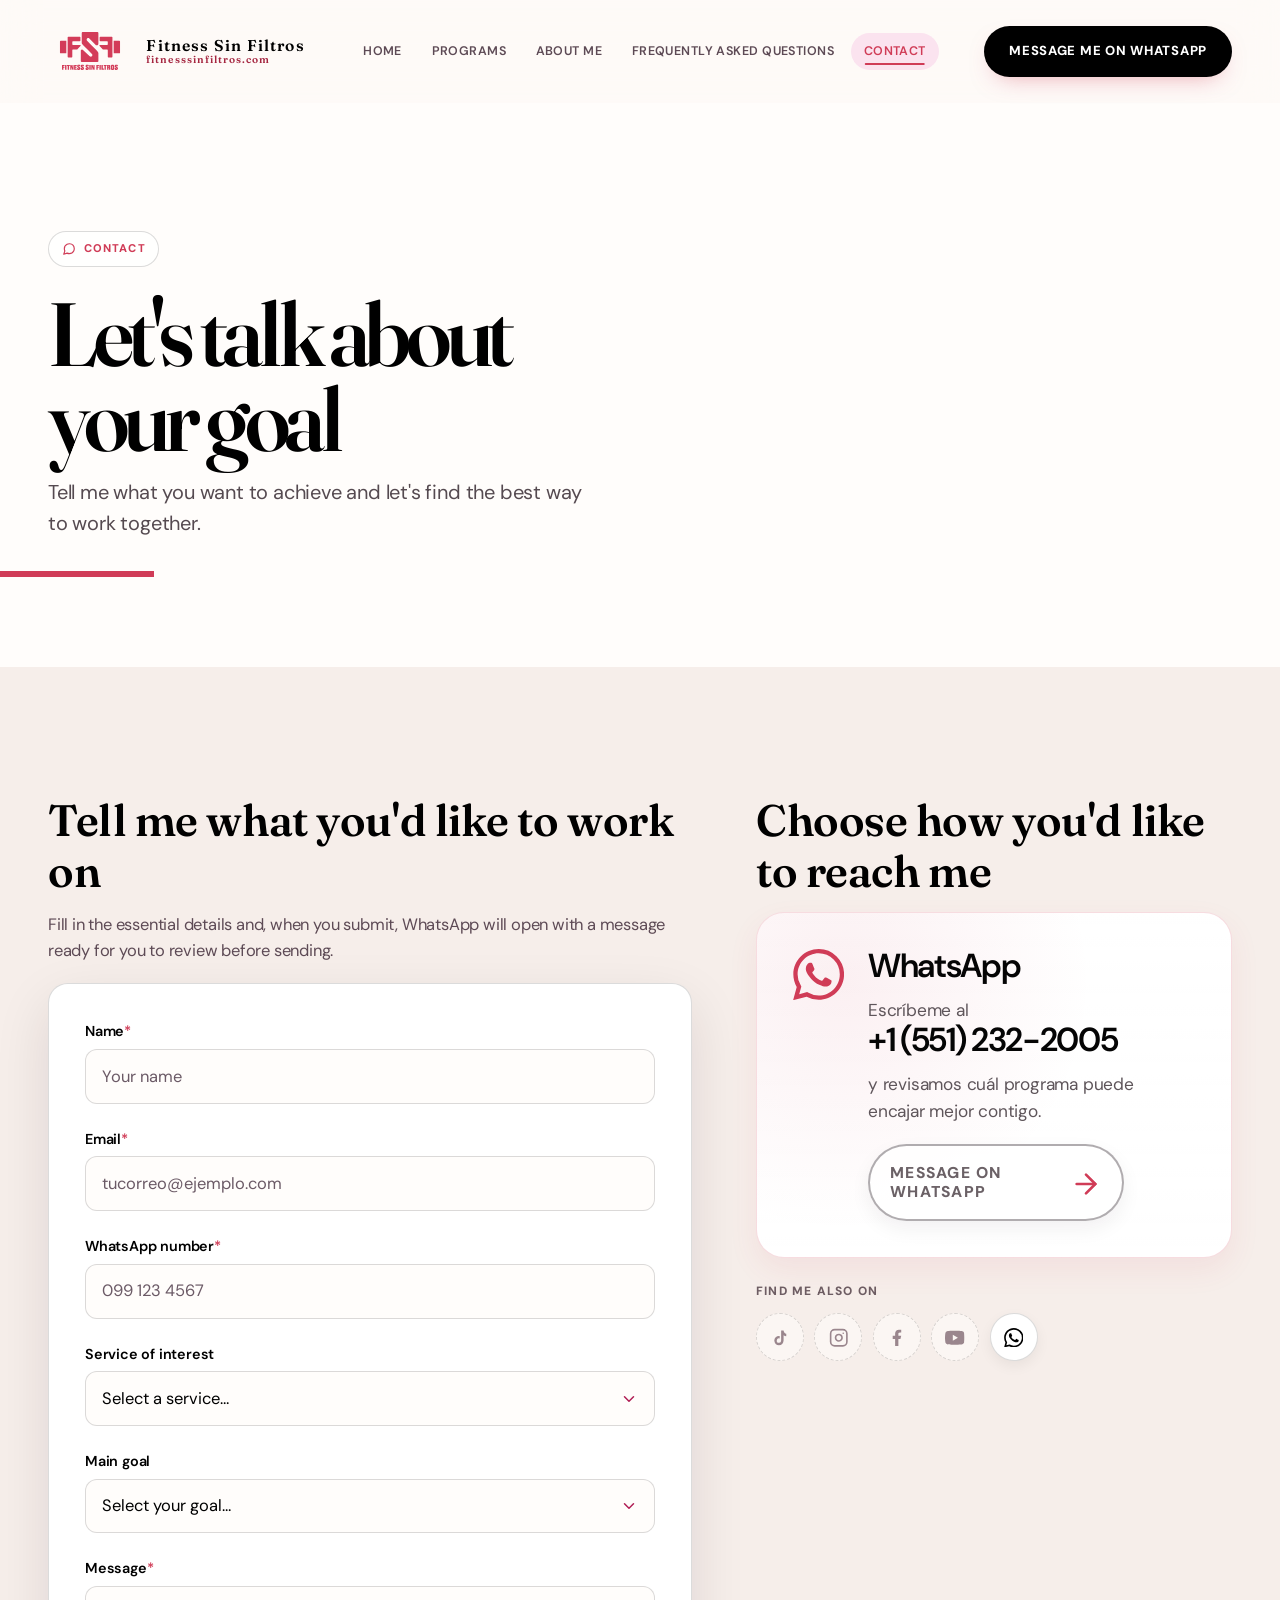
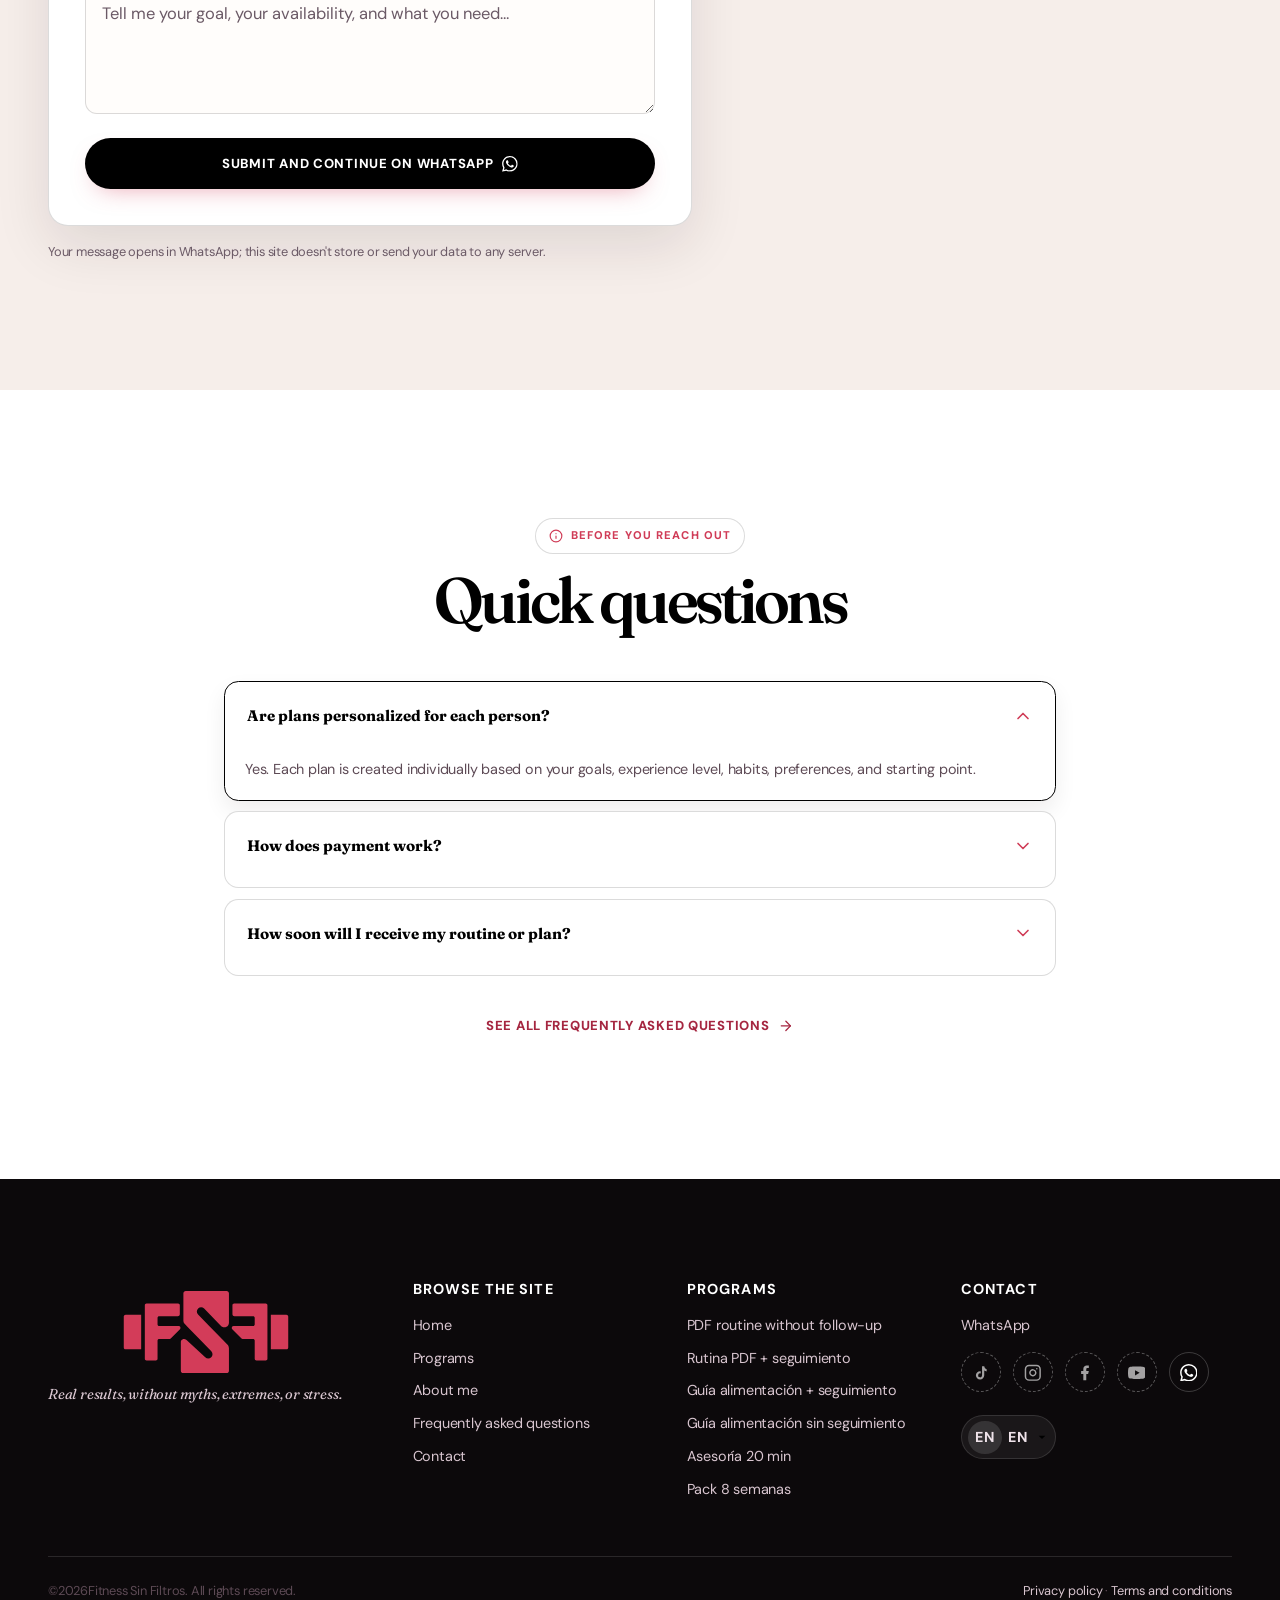
==== pages/contacto.html @ 8bad4f93 "LFG" ====
﻿<!DOCTYPE html>
<html lang="es">
  <head>
    <meta charset="UTF-8" />
    <meta name="viewport" content="width=device-width, initial-scale=1.0" />
    <script>document.documentElement.classList.add("js");</script>
    <script>
      /* i18n: aplica el idioma guardado antes del primer pintado (evita parpadeo). */
      (function () {
        try {
          if (localStorage.getItem("fsf-language") === "en") {
            document.documentElement.lang = "en";
          }
        } catch (e) {}
      })();
    </script>

    <title>Contacto | Fitness Sin Filtros</title>
    <meta
      name="description"
      content="Cuéntanos tu objetivo y recibe orientación por WhatsApp para elegir el servicio que se adapte a ti. Sin formularios largos ni esperas."
    />
    <meta name="theme-color" content="#D23C58" />
    <!-- REVISAR ANTES DE PUBLICAR: confirmar URLs finales según hosting y estructura. -->
    <link rel="canonical" href="https://fitnesssinfiltros.com/contacto.html" />
    <meta name="author" content="Fitness Sin Filtros" />

    <!-- Open Graph -->
    <meta property="og:type" content="website" />
    <meta property="og:site_name" content="Fitness Sin Filtros" />
    <meta property="og:title" content="Contacto | Fitness Sin Filtros" />
    <meta
      property="og:description"
      content="Cuéntanos tu objetivo y recibe orientación por WhatsApp para elegir el servicio que se adapte a ti. Sin formularios largos ni esperas."
    />
    <meta property="og:url" content="https://fitnesssinfiltros.com/contacto.html" />
    <meta property="og:image" content="[PENDIENTE_CLIENTE: añadir la URL absoluta de la imagen que se mostrará al compartir el enlace en redes]" />
    <meta property="og:locale" content="es_EC" />

    <link rel="icon" type="image/svg+xml" href="../assets/icons/favicon.svg" />

    <link rel="preconnect" href="https://fonts.googleapis.com" />
    <link rel="preconnect" href="https://fonts.gstatic.com" crossorigin />
    <link
      href="https://fonts.googleapis.com/css2?family=DM+Sans:wght@400;500;600;700&family=Fraunces:ital,wght@0,600;1,600&display=swap"
      rel="stylesheet"
    />

    <link rel="stylesheet" href="../css/variables.css" />
    <link rel="stylesheet" href="../css/reset.css" />
    <link rel="stylesheet" href="../css/style.css" />
    <link rel="stylesheet" href="../css/components.css" />
    <link rel="stylesheet" href="../css/responsive.css" />
    <link rel="stylesheet" href="../css/editorial-overhaul.css" />
    <link rel="stylesheet" href="../css/i18n.css" />
  </head>

  <body>
    <a class="skip-link" href="#contenido">Saltar al contenido principal</a>

    <svg class="icon-sprite" xmlns="http://www.w3.org/2000/svg" aria-hidden="true">
      <symbol id="icon-dumbbell" viewBox="0 0 24 24" fill="none" stroke="currentColor" stroke-width="2" stroke-linecap="round" stroke-linejoin="round">
        <path d="M6.5 6.5v11M17.5 6.5v11M3 9.5v5M21 9.5v5M6.5 12h11" />
      </symbol>
      <symbol id="icon-heart" viewBox="0 0 24 24" fill="none" stroke="currentColor" stroke-width="2" stroke-linecap="round" stroke-linejoin="round">
        <path d="M20.84 4.61a5.5 5.5 0 0 0-7.78 0L12 5.67l-1.06-1.06a5.5 5.5 0 0 0-7.78 7.78l1.06 1.06L12 21.23l7.78-7.78 1.06-1.06a5.5 5.5 0 0 0 0-7.78z" />
      </symbol>
      <symbol id="icon-heart-fill" viewBox="0 0 24 24" fill="currentColor">
        <path d="M12 21.35l-1.45-1.32C5.4 15.36 2 12.28 2 8.5 2 5.42 4.42 3 7.5 3c1.74 0 3.41.81 4.5 2.09C13.09 3.81 14.76 3 16.5 3 19.58 3 22 5.42 22 8.5c0 3.78-3.4 6.86-8.55 11.54L12 21.35z" />
      </symbol>
      <symbol id="icon-check" viewBox="0 0 24 24" fill="none" stroke="currentColor" stroke-width="2" stroke-linecap="round" stroke-linejoin="round">
        <polyline points="20 6 9 17 4 12" />
      </symbol>
      <symbol id="icon-check-circle" viewBox="0 0 24 24" fill="none" stroke="currentColor" stroke-width="2" stroke-linecap="round" stroke-linejoin="round">
        <path d="M22 11.08V12a10 10 0 1 1-5.93-9.14" />
        <polyline points="22 4 12 14.01 9 11.01" />
      </symbol>
      <symbol id="icon-arrow-right" viewBox="0 0 24 24" fill="none" stroke="currentColor" stroke-width="2" stroke-linecap="round" stroke-linejoin="round">
        <line x1="5" y1="12" x2="19" y2="12" />
        <polyline points="12 5 19 12 12 19" />
      </symbol>
      <symbol id="icon-arrow-up" viewBox="0 0 24 24" fill="none" stroke="currentColor" stroke-width="2" stroke-linecap="round" stroke-linejoin="round">
        <line x1="12" y1="19" x2="12" y2="5" />
        <polyline points="5 12 12 5 19 12" />
      </symbol>
      <symbol id="icon-menu" viewBox="0 0 24 24" fill="none" stroke="currentColor" stroke-width="2" stroke-linecap="round" stroke-linejoin="round">
        <line x1="3" y1="6" x2="21" y2="6" />
        <line x1="3" y1="12" x2="21" y2="12" />
        <line x1="3" y1="18" x2="21" y2="18" />
      </symbol>
      <symbol id="icon-close" viewBox="0 0 24 24" fill="none" stroke="currentColor" stroke-width="2" stroke-linecap="round" stroke-linejoin="round">
        <line x1="18" y1="6" x2="6" y2="18" />
        <line x1="6" y1="6" x2="18" y2="18" />
      </symbol>
      <symbol id="icon-whatsapp" viewBox="0 0 24 24" fill="currentColor">
        <path d="M17.472 14.382c-.297-.149-1.758-.867-2.03-.967-.273-.099-.471-.148-.67.15-.197.297-.767.966-.94 1.164-.173.199-.347.223-.644.075-.297-.15-1.255-.463-2.39-1.475-.883-.788-1.48-1.761-1.653-2.059-.173-.297-.018-.458.13-.606.134-.133.298-.347.446-.52.149-.174.198-.298.298-.497.099-.198.05-.371-.025-.52-.075-.149-.669-1.612-.916-2.207-.242-.579-.487-.5-.669-.51-.173-.008-.371-.01-.57-.01-.198 0-.52.074-.792.372-.272.297-1.04 1.016-1.04 2.479 0 1.462 1.065 2.875 1.213 3.074.149.198 2.096 3.2 5.077 4.487.709.306 1.262.489 1.694.625.712.227 1.36.195 1.871.118.571-.085 1.758-.719 2.006-1.413.248-.694.248-1.289.173-1.413-.074-.124-.272-.198-.57-.347m-5.421 7.403h-.004a9.87 9.87 0 0 1-5.031-1.378l-.361-.214-3.741.982.998-3.648-.235-.374a9.86 9.86 0 0 1-1.51-5.26c.001-5.45 4.436-9.884 9.888-9.884 2.64 0 5.122 1.03 6.988 2.898a9.825 9.825 0 0 1 2.893 6.994c-.003 5.45-4.437 9.884-9.885 9.884m8.413-18.297A11.815 11.815 0 0 0 12.05 0C5.495 0 .16 5.335.157 11.892c0 2.096.547 4.142 1.588 5.945L.057 24l6.305-1.654a11.882 11.882 0 0 0 5.683 1.448h.005c6.554 0 11.89-5.335 11.893-11.893a11.821 11.821 0 0 0-3.48-8.413z" />
      </symbol>
      <symbol id="icon-instagram" viewBox="0 0 24 24" fill="none" stroke="currentColor" stroke-width="2" stroke-linecap="round" stroke-linejoin="round">
        <rect x="2" y="2" width="20" height="20" rx="5" ry="5" />
        <path d="M16 11.37A4 4 0 1 1 12.63 8 4 4 0 0 1 16 11.37z" />
        <line x1="17.5" y1="6.5" x2="17.51" y2="6.5" />
      </symbol>
      <symbol id="icon-facebook" viewBox="0 0 24 24" fill="currentColor">
        <path d="M14 13.5h2.5l1-4H14v-2c0-1.03 0-2 2-2h1.5V2.14c-.326-.043-1.557-.14-2.857-.14C11.928 2 10 3.657 10 6.7v2.8H7v4h3V22h4v-8.5z" />
      </symbol>
      <symbol id="icon-tiktok" viewBox="0 0 24 24" fill="currentColor">
        <path d="M16.7 3c.3 2.1 1.5 3.6 3.3 4.1v3.1a8.2 8.2 0 0 1-3.3-1.2v6.5a5.7 5.7 0 1 1-5.7-5.7c.3 0 .6 0 .9.1V13a2.7 2.7 0 1 0 1.8 2.5V3h3z" />
      </symbol>
      <symbol id="icon-youtube" viewBox="0 0 24 24" fill="currentColor">
        <path d="M23.5 6.2a3 3 0 0 0-2.1-2.1C19.5 3.5 12 3.5 12 3.5s-7.5 0-9.4.6A3 3 0 0 0 .5 6.2 31.3 31.3 0 0 0 0 12a31.3 31.3 0 0 0 .5 5.8 3 3 0 0 0 2.1 2.1c1.9.6 9.4.6 9.4.6s7.5 0 9.4-.6a3 3 0 0 0 2.1-2.1A31.3 31.3 0 0 0 24 12a31.3 31.3 0 0 0-.5-5.8zM9.6 15.6V8.4l6.3 3.6-6.3 3.6z" />
      </symbol>
      <symbol id="icon-file-text" viewBox="0 0 24 24" fill="none" stroke="currentColor" stroke-width="2" stroke-linecap="round" stroke-linejoin="round">
        <path d="M14 2H6a2 2 0 0 0-2 2v16a2 2 0 0 0 2 2h12a2 2 0 0 0 2-2V8z" />
        <polyline points="14 2 14 8 20 8" />
        <line x1="16" y1="13" x2="8" y2="13" />
        <line x1="16" y1="17" x2="8" y2="17" />
        <polyline points="10 9 9 9 8 9" />
      </symbol>
      <symbol id="icon-apple" viewBox="0 0 24 24" fill="none" stroke="currentColor" stroke-width="2" stroke-linecap="round" stroke-linejoin="round">
        <path d="M12 20.94c1.5 0 2.75 1.06 4 1.06 3 0 6-8 6-12.22A4.91 4.91 0 0 0 17 5c-2.22 0-4 1.44-5 2-1-.56-2.78-2-5-2a4.9 4.9 0 0 0-5 4.78C2 14 5 22 8 22c1.25 0 2.5-1.06 4-1.06z" />
        <path d="M10 2c1 .5 2 2 2 5" />
      </symbol>
      <symbol id="icon-users" viewBox="0 0 24 24" fill="none" stroke="currentColor" stroke-width="2" stroke-linecap="round" stroke-linejoin="round">
        <path d="M17 21v-2a4 4 0 0 0-4-4H5a4 4 0 0 0-4 4v2" />
        <circle cx="9" cy="7" r="4" />
        <path d="M23 21v-2a4 4 0 0 0-3-3.87" />
        <path d="M16 3.13a4 4 0 0 1 0 7.75" />
      </symbol>
      <symbol id="icon-message-circle" viewBox="0 0 24 24" fill="none" stroke="currentColor" stroke-width="2" stroke-linecap="round" stroke-linejoin="round">
        <path d="M21 11.5a8.38 8.38 0 0 1-.9 3.8 8.5 8.5 0 0 1-7.6 4.7 8.38 8.38 0 0 1-3.8-.9L3 21l1.9-5.7a8.38 8.38 0 0 1-.9-3.8 8.5 8.5 0 0 1 4.7-7.6 8.38 8.38 0 0 1 3.8-.9h.5a8.48 8.48 0 0 1 8 8v.5z" />
      </symbol>
      <symbol id="icon-target" viewBox="0 0 24 24" fill="none" stroke="currentColor" stroke-width="2" stroke-linecap="round" stroke-linejoin="round">
        <circle cx="12" cy="12" r="10" />
        <circle cx="12" cy="12" r="6" />
        <circle cx="12" cy="12" r="2" />
      </symbol>
      <symbol id="icon-activity" viewBox="0 0 24 24" fill="none" stroke="currentColor" stroke-width="2" stroke-linecap="round" stroke-linejoin="round">
        <polyline points="22 12 18 12 15 21 9 3 6 12 2 12" />
      </symbol>
      <symbol id="icon-shield" viewBox="0 0 24 24" fill="none" stroke="currentColor" stroke-width="2" stroke-linecap="round" stroke-linejoin="round">
        <path d="M12 22s8-4 8-10V5l-8-3-8 3v7c0 6 8 10 8 10z" />
      </symbol>
      <symbol id="icon-mail" viewBox="0 0 24 24" fill="none" stroke="currentColor" stroke-width="2" stroke-linecap="round" stroke-linejoin="round">
        <path d="M4 4h16c1.1 0 2 .9 2 2v12c0 1.1-.9 2-2 2H4c-1.1 0-2-.9-2-2V6c0-1.1.9-2 2-2z" />
        <polyline points="22,6 12,13 2,6" />
      </symbol>
      <symbol id="icon-phone" viewBox="0 0 24 24" fill="none" stroke="currentColor" stroke-width="2" stroke-linecap="round" stroke-linejoin="round">
        <path d="M22 16.92v3a2 2 0 0 1-2.18 2 19.79 19.79 0 0 1-8.63-3.07 19.5 19.5 0 0 1-6-6 19.79 19.79 0 0 1-3.07-8.67A2 2 0 0 1 4.11 2h3a2 2 0 0 1 2 1.72c.127.96.361 1.903.7 2.81a2 2 0 0 1-.45 2.11L8.09 9.91a16 16 0 0 0 6 6l1.27-1.27a2 2 0 0 1 2.11-.45c.907.339 1.85.573 2.81.7A2 2 0 0 1 22 16.92z" />
      </symbol>
      <symbol id="icon-calendar" viewBox="0 0 24 24" fill="none" stroke="currentColor" stroke-width="2" stroke-linecap="round" stroke-linejoin="round">
        <rect x="3" y="4" width="18" height="18" rx="2" />
        <line x1="16" y1="2" x2="16" y2="6" />
        <line x1="8" y1="2" x2="8" y2="6" />
        <line x1="3" y1="10" x2="21" y2="10" />
      </symbol>
      <symbol id="icon-quote" viewBox="0 0 24 24" fill="currentColor">
        <path d="M10 7H6a2 2 0 0 0-2 2v4a2 2 0 0 0 2 2h2v2H6v2h4a2 2 0 0 0 2-2V9a2 2 0 0 0-2-2z" />
        <path d="M20 7h-4a2 2 0 0 0-2 2v4a2 2 0 0 0 2 2h2v2h-2v2h4a2 2 0 0 0 2-2V9a2 2 0 0 0-2-2z" />
      </symbol>
      <symbol id="icon-info" viewBox="0 0 24 24" fill="none" stroke="currentColor" stroke-width="2" stroke-linecap="round" stroke-linejoin="round">
        <circle cx="12" cy="12" r="10" />
        <line x1="12" y1="16" x2="12" y2="12" />
        <line x1="12" y1="8" x2="12.01" y2="8" />
      </symbol>
      <symbol id="icon-chevron-down" viewBox="0 0 24 24" fill="none" stroke="currentColor" stroke-width="2" stroke-linecap="round" stroke-linejoin="round">
        <polyline points="6 9 12 15 18 9" />
      </symbol>
      <symbol id="icon-star" viewBox="0 0 24 24" fill="none" stroke="currentColor" stroke-width="2" stroke-linecap="round" stroke-linejoin="round">
        <polygon points="12 2 15.09 8.26 22 9.27 17 14.14 18.18 21.02 12 17.77 5.82 21.02 7 14.14 2 9.27 8.91 8.26 12 2" />
      </symbol>
      <symbol id="icon-lock" viewBox="0 0 24 24" fill="none" stroke="currentColor" stroke-width="2" stroke-linecap="round" stroke-linejoin="round">
        <rect x="3" y="11" width="18" height="11" rx="2" />
        <path d="M7 11V7a5 5 0 0 1 10 0v4" />
      </symbol>
      <symbol id="icon-clock" viewBox="0 0 24 24" fill="none" stroke="currentColor" stroke-width="2" stroke-linecap="round" stroke-linejoin="round">
        <circle cx="12" cy="12" r="10" />
        <polyline points="12 6 12 12 16 14" />
      </symbol>
      <symbol id="icon-pencil" viewBox="0 0 24 24" fill="none" stroke="currentColor" stroke-width="2" stroke-linecap="round" stroke-linejoin="round">
        <path d="M12 20h9" />
        <path d="M16.5 3.5a2.121 2.121 0 0 1 3 3L7 19l-4 1 1-4L16.5 3.5z" />
      </symbol>
      <symbol id="icon-pin" viewBox="0 0 24 24" fill="none" stroke="currentColor" stroke-width="2" stroke-linecap="round" stroke-linejoin="round">
        <path d="M21 10c0 7-9 13-9 13s-9-6-9-13a9 9 0 0 1 18 0z" />
        <circle cx="12" cy="10" r="3" />
      </symbol>
    </svg>

    <header class="site-header">
      <div class="container header-inner">
        <a class="brand" href="../index.html" aria-label="Fitness Sin Filtros, página de inicio">
          <img class="brand-logo" src="../assets/logo/complet.svg" alt="Fitness Sin Filtros" />
          <span><span class="brand-name">Fitness Sin Filtros</span><span class="brand-domain">fitnesssinfiltros.com</span></span>
        </a>

        <nav class="main-nav" aria-label="Navegación principal">
          <ul class="nav-list" role="list">
            <li><a class="nav-link" href="../index.html">Inicio</a></li>
            <li><a class="nav-link" href="servicios.html">Programas</a></li>
            <li><a class="nav-link" href="sobre-mi.html">Sobre mí</a></li>
            <li><a class="nav-link" href="preguntas-frecuentes.html">Preguntas frecuentes</a></li>
            <li><a class="nav-link" href="contacto.html" aria-current="page">Contacto</a></li>
          </ul>
        </nav>

        <a class="btn btn-primary nav-cta" data-whatsapp href="#">Escríbeme por WhatsApp</a>

        <button class="menu-toggle" type="button" aria-expanded="false" aria-controls="mobile-menu" aria-label="Abrir menú de navegación">
          <svg class="icon icon-menu" aria-hidden="true"><use href="#icon-menu"></use></svg>
          <svg class="icon icon-close" aria-hidden="true"><use href="#icon-close"></use></svg>
        </button>
      </div>
    </header>

    <div class="mobile-menu" id="mobile-menu" aria-label="Menú móvil">
      <nav aria-label="Navegación móvil">
        <ul class="nav-list" role="list">
          <li><a class="nav-link" href="../index.html">Inicio</a></li>
          <li><a class="nav-link" href="servicios.html">Programas</a></li>
          <li><a class="nav-link" href="sobre-mi.html">Sobre mí</a></li>
          <li><a class="nav-link" href="preguntas-frecuentes.html">Preguntas frecuentes</a></li>
          <li><a class="nav-link" href="contacto.html" aria-current="page">Contacto</a></li>
        </ul>
        <div class="nav-cta-wrap">
          <a class="btn btn-primary btn-block" data-whatsapp href="#">Escríbeme por WhatsApp</a>
        </div>
      </nav>
    </div>

    <main id="contenido">
      <section class="sub-hero" aria-labelledby="contacto-titulo">
        <div class="container">
          <p class="eyebrow">
            <svg class="icon" aria-hidden="true"><use href="#icon-message-circle"></use></svg>
            Contacto
          </p>
          <h1 id="contacto-titulo">Hablemos de tu objetivo</h1>
          <p>
            Cuéntame qué quieres lograr y encontremos la mejor forma de trabajar juntas.
          </p>
        </div>
      </section>

      <section class="section" aria-label="Formulario de contacto">
        <div class="container">
          <div class="contact-grid">
            <!-- =========================================================
                 FORMULARIO DE CONTACTO
                 Sin backend: al enviar se valida y se abre WhatsApp con
                 la información escrita (ver js/main.js).
                 ========================================================= -->
            <div class="reveal">
              <h2>Cuéntame qué quieres trabajar</h2>
              <p class="contact-form-intro">
                Completa los datos esenciales y al enviar se abrirá WhatsApp con un mensaje listo
                para revisar antes de enviarlo.
              </p>

              <form class="form" data-contact-form novalidate>
                <div class="form-group">
                  <label for="contact-name">
                    Nombre <span class="required" aria-hidden="true">*</span>
                  </label>
                  <input
                    class="form-control"
                    type="text"
                    id="contact-name"
                    name="name"
                    autocomplete="name"
                    placeholder="Tu nombre"
                    required
                  />
                  <p class="field-error" id="contact-name-error" role="alert"></p>
                </div>

                <div class="form-group">
                  <label for="contact-email">
                    Correo electrónico <span class="required" aria-hidden="true">*</span>
                  </label>
                  <input
                    class="form-control"
                    type="email"
                    id="contact-email"
                    name="email"
                    autocomplete="email"
                    placeholder="tucorreo@ejemplo.com"
                    required
                  />
                  <p class="field-error" id="contact-email-error" role="alert"></p>
                </div>

                <div class="form-group">
                  <label for="contact-whatsapp">
                    Número de WhatsApp <span class="required" aria-hidden="true">*</span>
                  </label>
                  <input
                    class="form-control"
                    type="tel"
                    id="contact-whatsapp"
                    name="whatsapp"
                    autocomplete="tel"
                    placeholder="099 123 4567"
                    required
                  />
                  <p class="field-error" id="contact-whatsapp-error" role="alert"></p>
                </div>

                <div class="form-group">
                  <label for="contact-service">Servicio de interés</label>
                                    <select class="form-control" id="contact-service" name="service">
                    <option value="" selected disabled>Selecciona un servicio…</option>
                    <option>Rutina PDF sin seguimiento personalizado</option>
                    <option>Rutina PDF + seguimiento personalizado</option>
                    <option>Guía Personal de Alimentación Fitness + seguimiento personalizado</option>
                    <option>Guía Personal de Alimentación Fitness sin seguimiento</option>
                    <option>Asesoría personalizada (20 minutos)</option>
                    <option>Pack especial 8 semanas</option>
                  </select>
                  <p class="field-error" id="contact-service-error" role="alert"></p>
                </div>

                <div class="form-group">
                  <label for="contact-goal">Objetivo principal</label>
                  <select class="form-control" id="contact-goal" name="goal">
                    <option value="" selected disabled>Selecciona tu objetivo…</option>
                    <option>Definición</option>
                    <option>Ganar masa muscular</option>
                    <option>Entrenamiento guiado</option>
                    <option>Mejorar hábitos alimenticios</option>
                    <option>Aumentar energía</option>
                    <option>Otro objetivo</option>
                  </select>
                  <p class="field-error" id="contact-goal-error" role="alert"></p>
                </div>

                <div class="form-group">
                  <label for="contact-message">
                    Mensaje <span class="required" aria-hidden="true">*</span>
                  </label>
                  <textarea
                    class="form-control"
                    id="contact-message"
                    name="message"
                    placeholder="Cuéntame tu objetivo, tu disponibilidad y lo que necesitas…"
                    required
                  ></textarea>
                  <p class="field-error" id="contact-message-error" role="alert"></p>
                </div>

                <div class="form-feedback" role="status" aria-live="polite">
                  <svg class="icon" aria-hidden="true"><use href="#icon-check-circle"></use></svg>
                  <div>
                    <strong class="form-feedback__title" data-feedback-title>¡Gracias!</strong>
                    <p data-feedback-text></p>
                    <a class="btn btn-whatsapp" href="#" data-feedback-action></a>
                  </div>
                </div>

                <button class="btn btn-primary btn-lg" type="submit">
                  Enviar y continuar por WhatsApp
                  <svg class="icon" aria-hidden="true"><use href="#icon-whatsapp"></use></svg>
                </button>
              </form>

              <p class="form-note">
                Tu mensaje se abre en WhatsApp; este sitio no almacena ni envía tus datos a ningún
                servidor.
              </p>
            </div>

            <!-- Datos de contacto -->
            <div class="reveal">
              <h2>Elige cómo quieres contactarme</h2>
              <div class="contact-channels">
                <div class="channel-card channel-card--whatsapp">
                  <svg class="icon" aria-hidden="true"><use href="#icon-whatsapp"></use></svg>
                  <div class="channel-card__body">
                    <strong>WhatsApp</strong>
                    <p>
                      Escríbeme al <strong data-whatsapp-number></strong> y revisamos cuál
                      programa puede encajar mejor contigo.
                    </p>
                  </div>
                  <div class="channel-card__action">
                    <a class="btn btn-secondary" href="#" data-whatsapp data-whatsapp-msg="Hola, quiero orientación para elegir el servicio más adecuado para mi objetivo.">
                      Escribir por WhatsApp
                      <svg class="icon" aria-hidden="true"><use href="#icon-arrow-right"></use></svg>
                    </a>
                  </div>
                </div>

                <div class="channel-card" data-email>
                  <svg class="icon" aria-hidden="true"><use href="#icon-mail"></use></svg>
                  <div>
                    <strong>Correo</strong>
                    <!-- PENDIENTE_CLIENTE: correo oficial (se rellena desde js/config.js) -->
                    <p>Úsalo si prefieres dejar tu consulta o información por escrito.</p>
                    <a class="btn btn-ghost" href="mailto:">Correo electrónico</a>
                  </div>
                </div>

                <div class="channel-card" data-contact-schedule>
                  <svg class="icon" aria-hidden="true"><use href="#icon-clock"></use></svg>
                  <div>
                    <strong>Horarios de atención</strong>
                    <!-- PENDIENTE_CLIENTE: confirmar horarios reales -->
                    <p data-contact-schedule-text>[PENDIENTE_CLIENTE: añadir los horarios de atención]</p>
                  </div>
                </div>

                <div class="channel-card" data-contact-modality>
                  <svg class="icon" aria-hidden="true"><use href="#icon-pin"></use></svg>
                  <div>
                    <strong>Atención</strong>
                    <!-- PENDIENTE_CLIENTE: confirmar modalidad y zona de atención -->
                    <p data-contact-modality-text>[PENDIENTE_CLIENTE: añadir la modalidad de atención (online, presencial o híbrida)]</p>
                  </div>
                </div>
              </div>

              <!-- PENDIENTE_CLIENTE: enlaces oficiales de redes sociales (desde js/config.js) -->
              <nav class="social-connect social-list social-list--spaced" aria-label="Redes sociales de Fitness Sin Filtros">
                <p class="social-connect__label">Encuéntrame también en</p>
                <div class="social-connect__icons">
                  <span class="social-connect__pending" data-social-pending="tiktok" role="img" aria-label="TikTok: perfil oficial pendiente">
                    <svg class="icon" aria-hidden="true"><use href="#icon-tiktok"></use></svg>
                  </span>
                  <a href="#" data-social="tiktok" aria-label="TikTok de Fitness Sin Filtros">
                    <svg class="icon" aria-hidden="true"><use href="#icon-tiktok"></use></svg>
                  </a>
                  <span class="social-connect__pending" data-social-pending="instagram" role="img" aria-label="Instagram: perfil oficial pendiente">
                    <svg class="icon" aria-hidden="true"><use href="#icon-instagram"></use></svg>
                  </span>
                <a href="#" data-social="instagram" aria-label="Instagram de Fitness Sin Filtros">
                  <svg class="icon" aria-hidden="true"><use href="#icon-instagram"></use></svg>
                </a>
                  <span class="social-connect__pending" data-social-pending="facebook" role="img" aria-label="Facebook: perfil oficial pendiente">
                    <svg class="icon" aria-hidden="true"><use href="#icon-facebook"></use></svg>
                  </span>
                <a href="#" data-social="facebook" aria-label="Facebook de Fitness Sin Filtros">
                  <svg class="icon" aria-hidden="true"><use href="#icon-facebook"></use></svg>
                </a>
                  <span class="social-connect__pending" data-social-pending="youtube" role="img" aria-label="YouTube: perfil oficial pendiente">
                    <svg class="icon" aria-hidden="true"><use href="#icon-youtube"></use></svg>
                  </span>
                  <a href="#" data-social="youtube" aria-label="YouTube de Fitness Sin Filtros">
                    <svg class="icon" aria-hidden="true"><use href="#icon-youtube"></use></svg>
                  </a>
                  <a href="#" data-whatsapp data-whatsapp-msg="Hola, quiero orientación para elegir el servicio más adecuado para mi objetivo." aria-label="WhatsApp de Fitness Sin Filtros">
                    <svg class="icon" aria-hidden="true"><use href="#icon-whatsapp"></use></svg>
                  </a>
                </div>
              </nav>
            </div>
          </div>
        </div>
      </section>

      <section class="section section-alt" aria-labelledby="faq-mini-titulo">
        <div class="container container-narrow">
          <div class="section-head reveal">
            <p class="eyebrow">
              <svg class="icon" aria-hidden="true"><use href="#icon-info"></use></svg>
              Antes de escribirme
            </p>
            <h2 id="faq-mini-titulo">Preguntas rápidas</h2>
          </div>

          <div class="faq-list reveal">
            <div class="faq-item is-open">
              <h3>
                <button class="faq-question" type="button" aria-expanded="true" aria-controls="contact-faq-1">
                  ¿Los planes son personalizados para cada persona?
                  <svg class="chevron" aria-hidden="true"><use href="#icon-chevron-down"></use></svg>
                </button>
              </h3>
              <div class="faq-answer" id="contact-faq-1">
                <p>
                  Sí. Cada plan se crea de manera individual según tus objetivos, nivel
                  de experiencia, hábitos, preferencias y punto de partida.
                </p>
              </div>
            </div>
            <div class="faq-item">
              <h3>
                <button class="faq-question" type="button" aria-expanded="false" aria-controls="contact-faq-2">
                  ¿Cómo se realiza el pago?
                  <svg class="chevron" aria-hidden="true"><use href="#icon-chevron-down"></use></svg>
                </button>
              </h3>
              <div class="faq-answer" id="contact-faq-2">
                <p>
                  El pago se realiza antes de iniciar el servicio mediante los métodos
                  de pago disponibles al momento de contratar.
                </p>
              </div>
            </div>
            <div class="faq-item">
              <h3>
                <button class="faq-question" type="button" aria-expanded="false" aria-controls="contact-faq-3">
                  ¿En cuánto tiempo recibiré mi rutina o plan?
                  <svg class="chevron" aria-hidden="true"><use href="#icon-chevron-down"></use></svg>
                </button>
              </h3>
              <div class="faq-answer" id="contact-faq-3">
                <p>
                  Una vez completado el formulario, enviada la información requerida y
                  confirmado el pago, tu plan será preparado dentro del tiempo
                  establecido para tu servicio.
                </p>
              </div>
            </div>
          </div>

          <p class="center-cta">
            <a class="btn btn-ghost" href="preguntas-frecuentes.html">
              Ver todas las preguntas frecuentes
              <svg class="icon" aria-hidden="true"><use href="#icon-arrow-right"></use></svg>
            </a>
          </p>
        </div>
      </section>
    </main>

    <footer class="site-footer">
      <div class="container">
        <div class="footer-grid">
          <div class="footer-brand footer-col">
            <a class="brand" href="../index.html" aria-label="Fitness Sin Filtros, página de inicio">
              <img class="brand-logo" src="../assets/logo/FSF.svg" alt="Fitness Sin Filtros" />
            </a>
            <p class="footer-claim">Resultados reales, sin mitos, sin extremos y sin estrés.</p>
          </div>

          <div class="footer-col">
            <h4>Navega el sitio</h4>
            <ul class="footer-list" role="list">
              <li><a href="../index.html#inicio">Inicio</a></li>
              <li><a href="servicios.html">Programas</a></li>
              <li><a href="sobre-mi.html">Sobre mí</a></li>
              <li><a href="preguntas-frecuentes.html">Preguntas frecuentes</a></li>
              <li><a href="contacto.html">Contacto</a></li>
            </ul>
          </div>

          <div class="footer-col">
            <h4>Programas</h4>
            <ul class="footer-list" role="list">
              <li><a href="servicios.html#rutina-pdf-sin-seguimiento">Rutina PDF sin seguimiento</a></li>
              <li><a href="servicios.html#rutina-pdf-seguimiento">Rutina PDF + seguimiento</a></li>
              <li><a href="servicios.html#guia-alimentacion-seguimiento">Guía alimentación + seguimiento</a></li>
              <li><a href="servicios.html#guia-alimentacion-sin-seguimiento">Guía alimentación sin seguimiento</a></li>
              <li><a href="servicios.html#asesoria">Asesoría 20 min</a></li>
              <li><a href="servicios.html#pack-8-semanas">Pack 8 semanas</a></li>
            </ul>
          </div>

          <div class="footer-col">
            <h4>Contacto</h4>
            <ul class="footer-list" role="list">
              <li><a href="#" data-whatsapp data-whatsapp-msg="Hola, quiero orientación para elegir el servicio más adecuado para mi objetivo.">WhatsApp</a></li>
              <li data-email>
                <!-- PENDIENTE_CLIENTE: correo oficial (desde js/config.js) -->
                <a href="mailto:">Correo electrónico</a>
              </li>
              <li data-social="instagram">
                <!-- PENDIENTE_CLIENTE: enlace oficial de Instagram (desde js/config.js) -->
                <a href="#">Instagram</a>
              </li>
              <li data-social="facebook">
                <!-- PENDIENTE_CLIENTE: enlace oficial de Facebook (desde js/config.js) -->
                <a href="#">Facebook</a>
              </li>
            </ul>
            <div class="social-list">
              <span class="social-footer-pending" data-social-pending="tiktok" role="img" aria-label="TikTok: perfil oficial pendiente">
                <svg class="icon" aria-hidden="true"><use href="#icon-tiktok"></use></svg>
              </span>
              <a href="#" data-social="tiktok" aria-label="TikTok de Fitness Sin Filtros">
                <svg class="icon" aria-hidden="true"><use href="#icon-tiktok"></use></svg>
              </a>
              <span class="social-footer-pending" data-social-pending="instagram" role="img" aria-label="Instagram: perfil oficial pendiente">
                <svg class="icon" aria-hidden="true"><use href="#icon-instagram"></use></svg>
              </span>
              <a href="#" data-social="instagram" aria-label="Instagram de Fitness Sin Filtros">
                <svg class="icon" aria-hidden="true"><use href="#icon-instagram"></use></svg>
              </a>
              <span class="social-footer-pending" data-social-pending="facebook" role="img" aria-label="Facebook: perfil oficial pendiente">
                <svg class="icon" aria-hidden="true"><use href="#icon-facebook"></use></svg>
              </span>
              <a href="#" data-social="facebook" aria-label="Facebook de Fitness Sin Filtros">
                <svg class="icon" aria-hidden="true"><use href="#icon-facebook"></use></svg>
              </a>
              <span class="social-footer-pending" data-social-pending="youtube" role="img" aria-label="YouTube: perfil oficial pendiente">
                <svg class="icon" aria-hidden="true"><use href="#icon-youtube"></use></svg>
              </span>
              <a href="#" data-social="youtube" aria-label="YouTube de Fitness Sin Filtros">
                <svg class="icon" aria-hidden="true"><use href="#icon-youtube"></use></svg>
              </a>
              <a href="#" data-whatsapp data-whatsapp-msg="Hola, quiero orientación para elegir el servicio más adecuado para mi objetivo." aria-label="WhatsApp de Fitness Sin Filtros">
                <svg class="icon" aria-hidden="true"><use href="#icon-whatsapp"></use></svg>
              </a>
            </div>
            <div class="language-menu language-menu--footer" data-language-menu data-translate="none" aria-label="Idiomas">
              <button class="language-pill" type="button" aria-label="Seleccionar idioma" aria-haspopup="listbox" aria-expanded="false" data-language-trigger>
                <span class="language-pill__flag" data-language-current aria-hidden="true">ES</span>
                <span data-language-label>ES</span>
                <svg viewBox="0 0 24 24" aria-hidden="true">
                  <path d="M7 10l5 5 5-5" />
                </svg>
              </button>
              <div class="language-options" role="listbox" aria-label="Idiomas" data-language-options>
                <button type="button" role="option" data-language-option="es" aria-selected="true">ES <span>Español</span></button>
                <button type="button" role="option" data-language-option="en" aria-selected="false">EN <span>English</span></button>
              </div>
            </div>
          </div>
        </div>

        <div class="footer-bottom">
          <p>© <span data-year>2026</span> Fitness Sin Filtros. Todos los derechos reservados.</p>
          <p>
            <a href="politicas.html#privacidad" data-legal>Políticas de privacidad</a>
            <span aria-hidden="true"> · </span>
            <a href="politicas.html#terminos" data-legal>Términos y condiciones</a>
          </p>
        </div>
      </div>
    </footer>

    <button class="back-to-top" type="button" aria-label="Volver arriba">
      <svg class="icon" aria-hidden="true"><use href="#icon-arrow-up"></use></svg>
    </button>

    <div class="modal" id="confirmation-modal" aria-hidden="true" aria-label="Confirmación">
      <div class="modal__dialog" role="dialog" aria-modal="true" aria-labelledby="modal-title" aria-describedby="modal-subtitle">
        <div class="modal__head">
          <div>
            <svg class="icon" aria-hidden="true"><use href="#icon-check-circle"></use></svg>
          </div>
          <button class="modal__close" type="button" data-modal-close aria-label="Cerrar">
            <svg class="icon" aria-hidden="true"><use href="#icon-close"></use></svg>
          </button>
        </div>
        <h3 class="modal__title" id="modal-title">Tu mensaje está listo</h3>
        <p class="modal__subtitle" id="modal-subtitle">
          Revisa el resumen antes de abrir WhatsApp. Ningún dato se envía ni se almacena en un servidor.
        </p>
        <div class="modal__preview" data-modal-preview aria-live="polite"></div>
        <div class="modal__actions">
          <a class="btn btn-whatsapp btn-block" href="#" data-modal-whatsapp target="_blank" rel="noopener noreferrer">
            Continuar en WhatsApp
            <svg class="icon" aria-hidden="true"><use href="#icon-whatsapp"></use></svg>
          </a>
          <button class="btn btn-ghost btn-block" type="button" data-modal-cancel>Cancelar</button>
        </div>
      </div>
    </div>

    <!-- Modal de documentos legales (Políticas / Términos) -->
    <div class="modal modal--legal" id="legal-modal" aria-hidden="true" aria-label="Documentos legales">
      <div class="modal__dialog" role="dialog" aria-modal="true" aria-labelledby="legal-modal-title">
        <div class="modal__head">
          <div>
            <svg class="icon" aria-hidden="true"><use href="#icon-lock"></use></svg>
          </div>
          <button class="modal__close" type="button" data-legal-close aria-label="Cerrar">
            <svg class="icon" aria-hidden="true"><use href="#icon-close"></use></svg>
          </button>
        </div>
        <h3 class="modal__title" id="legal-modal-title">Políticas de privacidad · Términos y condiciones</h3>
        <div class="legal modal__legal-body" data-legal-body></div>
      </div>
    </div>

    <script src="../js/config.js"></script>
    <script src="../js/legal-content.js"></script>
    <script src="../js/translations.js"></script>
    <script src="../js/i18n.js"></script>
    <script src="../js/menu.js"></script>
    <script src="../js/faq.js"></script>
    <script src="../js/main.js"></script>
  </body>
</html>
---- css/variables.css ----
/* ==========================================================================
   variables.css — Paleta, tipografías y tokens de diseño
   Fitness Sin Filtros
   ========================================================================== */

:root {
  /* --- Marca: anclas obligatorias del cliente ------------------------ */
  --brand-rose: #d23c58;           /* rosa principal de marca */
  --brand-black: #000001;          /* negro principal de marca */
  --brand-salmon: #d07a75;         /* salmón de acompañamiento */

  /* --- Colores principales : rosa y fucsia ---------------------------- */
  --color-fuchsia: var(--brand-rose); /* color principal de marca */
  --color-fuchsia-dark: #a52640;   /* hover / botones (rosa oscuro) */
  --color-fuchsia-deep: #7d1d32;   /* acentos oscuros */
  --color-pink: #ec6fa0;
  --color-pink-soft: #f6c4da;
  --color-pink-light: #fbe3ef;     /* fondos muy suaves */
  --color-blush: #fff0f5;          /* fondo rosa clarísimo */
  --color-cream: #fff8f4;          /* fondo crema */
  --color-white: #ffffff;
  --color-salmon: var(--brand-salmon); /* acento de marca */
  --color-salmon-soft: #fbeae7;      /* lavado salmón para superficies */

  /* --- Texto --------------------------------------------------------- */
  --color-ink: var(--brand-black); /* negro principal */
  --color-ink-soft: #5d4a55;       /* texto secundario */
  --color-text-muted-accessible: #6b5a66; /* texto terciario / leyendas (contraste AA) */
  --color-ink-muted: var(--color-text-muted-accessible); /* alias accesible */

  /* --- Colores de apoyo ---------------------------------------------- */
  --color-whatsapp: #25d366;       /* verde oficial de WhatsApp */
  --color-whatsapp-dark: #1fbb5a;  /* hover del botón de WhatsApp */
  --color-whatsapp-text: #000001;  /* texto sobre verde WhatsApp (contraste AA) */
  --color-error: #c0392b;          /* errores de formulario */

  /* --- Footer (sobre fondo oscuro) ----------------------------------- */
  --color-footer-text: #efe3ea;           /* texto principal del footer */
  --color-footer-link: #d9c6d0;           /* enlaces del footer */
  --color-footer-text-muted: #a895a0;     /* texto secundario del footer */
  --color-footer-border: rgba(255, 255, 255, 0.12); /* divisor */
  --color-footer-border-strong: rgba(255, 255, 255, 0.2); /* borde de iconos */

  /* --- Bordes -------------------------------------------------------- */
  --color-border: #f1dbe7;
  --color-border-strong: #e6c3d6;

  /* --- Tipografías --------------------------------------------------- */
  --font-heading: "Fraunces", "Georgia", serif;
  --font-body: "DM Sans", "Helvetica Neue", Arial, sans-serif;

  /* --- Tamaños de fuente -------------------------------------------- */
  --fs-hero: clamp(2.5rem, 6vw + 1rem, 4.25rem);
  --fs-h2: clamp(1.9rem, 3.2vw + 0.75rem, 2.75rem);
  --fs-h3: 1.25rem;
  --fs-h4: 1.05rem;
  --fs-body-lg: clamp(1.05rem, 1vw + 0.6rem, 1.25rem);
  --fs-body: 1rem;
  --fs-small: 0.9rem;
  --fs-tiny: 0.8rem;

  /* --- Espaciado ----------------------------------------------------- */
  --space-1: 0.5rem;
  --space-2: 1rem;
  --space-3: 1.5rem;
  --space-4: 2rem;
  --space-5: 3rem;
  --space-6: 4rem;
  --space-7: 6rem;

  /* --- Layout -------------------------------------------------------- */
  --container: 74rem;
  --container-narrow: 52rem;
  --header-height: 4.25rem;

  /* --- Bordes redondeados ------------------------------------------- */
  --radius-sm: 0.75rem;
  --radius-md: 1.25rem;
  --radius-lg: 2rem;
  --radius-full: 999px;

  /* --- Sombras ------------------------------------------------------- */
  --shadow-sm: 0 1px 2px rgba(38, 20, 31, 0.06);
  --shadow-md: 0 10px 24px -12px rgba(210, 60, 88, 0.28);
  --shadow-card: 0 18px 40px -20px rgba(38, 20, 31, 0.18);

  /* --- Transiciones -------------------------------------------------- */
  --ease: cubic-bezier(0.22, 1, 0.36, 1);
  --duration-fast: 0.18s;
  --duration: 0.32s;

  /* --- Motion (pulido premium, Etapa 2) ------------------------------ */
  --motion-hover: 0.2s;
  --motion-reveal: 0.4s;
  --motion-ease-out: cubic-bezier(0.16, 1, 0.3, 1);

  /* --- Botones (sistema aprobado en docs/UIVERSE_BUTTON_PATTERNS.md) -- */
  --btn-min-height: 3rem;
  --btn-pad-x: 1.5rem;
  --btn-radius: var(--radius-full);
  --btn-ring: var(--focus-ring);
  --btn-lift: -2px;
  --btn-duration: var(--duration-fast);
  --btn-ease: cubic-bezier(0.2, 0.7, 0.3, 1);
  --btn-shadow-primary: 0 10px 24px -12px rgba(210, 60, 88, 0.5);
  --btn-shadow-primary-hover: 0 16px 32px -14px rgba(210, 60, 88, 0.55);
  --btn-outline-border: var(--brand-rose);
  --btn-outline-text: var(--color-fuchsia-dark);
  --btn-outline-hover-bg: #fce7e8;
  --btn-outline-active-bg: #f5cfd1;
  --btn-shadow-whatsapp: 0 12px 24px -12px rgba(37, 211, 102, 0.45);
  --text-link-color: var(--color-fuchsia-dark);
  --text-link-underline: var(--brand-rose);
  --text-link-thickness: 2px;

  /* --- Foco accesible ------------------------------------------------ */
  --focus-ring: 3px solid rgba(210, 60, 88, 0.5);
}
---- css/style.css ----
/* ==========================================================================
   style.css — Layout base, header, hero, secciones, footer, formularios
   Mobile-first: los estilos base son para móvil.
   ========================================================================== */

/* --- Base ------------------------------------------------------------- */

html {
  scroll-padding-top: calc(var(--header-height) + 1rem);
}

main [id] {
  scroll-margin-top: calc(var(--header-height) + 1.75rem);
}

body {
  font-family: var(--font-body);
  font-size: var(--fs-body);
  color: var(--color-ink);
  background-color: var(--color-cream);
  overflow-x: clip;
  transition: background-color 0.3s var(--ease);
}

h1,
h2,
h3,
h4 {
  font-family: var(--font-heading);
  font-weight: 600;
  line-height: 1.15;
  letter-spacing: -0.01em;
  color: var(--color-ink);
}

h1 {
  font-size: var(--fs-hero);
}

h2 {
  font-size: var(--fs-h2);
  margin-bottom: var(--space-2);
}

h3 {
  font-size: var(--fs-h3);
  margin-bottom: var(--space-1);
}

p {
  color: var(--color-ink-soft);
}

strong {
  color: var(--color-ink);
  font-weight: 600;
}

:focus-visible {
  outline: var(--focus-ring);
  outline-offset: 3px;
  border-radius: 4px;
}

::selection {
  background: var(--color-pink-soft);
  color: var(--color-fuchsia-deep);
}

.skip-link {
  position: absolute;
  left: var(--space-1);
  top: -100%;
  z-index: 200;
  padding: var(--space-1) var(--space-2);
  background: var(--color-fuchsia-dark);
  color: var(--color-white);
  border-radius: var(--radius-sm);
  font-weight: 600;
  transition: top 0.2s var(--ease);
}

.skip-link:focus {
  top: var(--space-1);
}

/* --- Utilidades -------------------------------------------------------- */

.container {
  width: min(calc(100% - 2.5rem), var(--container));
  margin-inline: auto;
}

/* Tamaño base de los iconos SVG (los contextos específicos lo ajustan) */
.icon {
  width: 1.25em;
  height: 1.25em;
  flex-shrink: 0;
}

.container-narrow {
  width: min(calc(100% - 2.5rem), var(--container-narrow));
  margin-inline: auto;
}

.section {
  padding-block: var(--space-6);
}

.section-alt {
  background: var(--color-white);
}

.section-head {
  max-width: 42rem;
  margin-inline: auto;
  text-align: center;
  margin-bottom: var(--space-5);
}

.eyebrow {
  display: inline-flex;
  align-items: center;
  gap: 0.5rem;
  font-size: var(--fs-tiny);
  font-weight: 700;
  letter-spacing: 0.12em;
  text-transform: uppercase;
  color: var(--color-fuchsia-dark);
  background: var(--color-pink-light);
  padding: 0.4rem 1rem;
  border-radius: var(--radius-full);
  margin-bottom: var(--space-2);
}

.section-head .lead {
  font-size: var(--fs-body-lg);
  color: var(--color-ink-soft);
}

/* Acento salmón en la presentación de la marca (personalización) */
#marca .eyebrow {
  background: var(--color-salmon-soft);
}

.text-center {
  text-align: center;
}

/* --- Botones -----------------------------------------------------------
   Sistema aprobado en docs/UIVERSE_BUTTON_PATTERNS.md (patrones 1, 2, 4 y 5)
   ---------------------------------------------------------------------- */

.btn {
  display: inline-flex;
  align-items: center;
  justify-content: center;
  gap: 0.55rem;
  min-height: var(--btn-min-height);
  padding: 0.85rem var(--btn-pad-x);
  border-radius: var(--btn-radius);
  font-weight: 700;
  font-size: var(--fs-small);
  line-height: 1.2;
  border: 2px solid transparent;
  transition: transform var(--btn-duration) var(--btn-ease),
    background-color var(--btn-duration) var(--btn-ease),
    box-shadow var(--btn-duration) var(--btn-ease),
    border-color var(--btn-duration) var(--btn-ease);
  text-decoration: none;
  cursor: pointer;
}

.btn .icon {
  width: 1.2em;
  height: 1.2em;
  flex-shrink: 0;
  transition: transform var(--btn-duration) var(--btn-ease);
}

.btn-secondary:hover .icon {
  transform: translateX(3px);
}

/* Primario: CTA principal (patrón 1) */
.btn-primary {
  background: var(--color-fuchsia);
  color: var(--color-white);
  box-shadow: var(--btn-shadow-primary);
}

.btn-primary:hover {
  background: var(--color-fuchsia-dark);
  transform: translateY(var(--btn-lift));
  box-shadow: var(--btn-shadow-primary-hover);
}

.btn-primary:active {
  transform: translateY(0);
  box-shadow: var(--btn-shadow-primary);
}

/* Secundario: exploración / tarjetas no destacadas (patrón 2) */
.btn-secondary {
  background: transparent;
  color: var(--btn-outline-text);
  border-color: var(--btn-outline-border);
}

.btn-secondary:hover {
  background: var(--btn-outline-hover-bg);
  transform: translateY(var(--btn-lift));
}

.btn-secondary:active {
  background: var(--btn-outline-active-bg);
  transform: translateY(0);
}

/* WhatsApp: conversión (patrón 4) */
.btn-whatsapp {
  background: var(--color-whatsapp);
  color: var(--color-whatsapp-text);
  box-shadow: var(--btn-shadow-whatsapp);
}

.btn-whatsapp:hover {
  background: var(--color-whatsapp-dark);
  transform: translateY(var(--btn-lift));
}

.btn-whatsapp:active {
  transform: translateY(0);
}

.btn-whatsapp:focus-visible {
  outline: 3px solid var(--color-whatsapp-text);
  outline-offset: 3px;
}

/* Quiet: variante conservada (fuera del alcance de los 5 patrones) */
.btn-ghost {
  color: var(--color-fuchsia-dark);
  border-color: var(--color-border-strong);
  background: transparent;
}

.btn-ghost:hover {
  background: var(--color-blush);
  border-color: var(--color-fuchsia);
}

/* Foco visible (patrones 1 y 2 + quiet) */
.btn-primary:focus-visible,
.btn-secondary:focus-visible,
.btn-ghost:focus-visible {
  outline: var(--btn-ring);
  outline-offset: 3px;
}

/* Estado deshabilitado / número de WhatsApp no configurado */
.btn:disabled,
.btn[aria-disabled="true"],
.btn.is-unconfigured {
  opacity: 0.55;
  cursor: not-allowed;
  transform: none;
}

.btn:disabled:hover,
.btn[aria-disabled="true"]:hover,
.btn.is-unconfigured:hover,
.btn:disabled:active,
.btn[aria-disabled="true"]:active,
.btn.is-unconfigured:active {
  transform: none;
}

.btn-block {
  width: 100%;
}

.btn-lg {
  padding: 1rem 2rem;
  font-size: 1rem;
}

/* Enlace de texto: exploración inline (patrón 5) */
.fs-text-link {
  color: var(--text-link-color);
  text-decoration: none;
  font-weight: 600;
  padding-bottom: 0.1em;
  background-image: linear-gradient(var(--text-link-underline), var(--text-link-underline));
  background-size: 100% 2px;
  background-repeat: no-repeat;
  background-position: 0 100%;
  transition: background-size var(--btn-duration) var(--btn-ease),
    color var(--btn-duration) var(--btn-ease);
}

.fs-text-link:hover {
  background-size: 100% var(--text-link-thickness);
}

.fs-text-link:active {
  color: var(--color-fuchsia-deep);
}

.fs-text-link:focus-visible {
  outline: var(--btn-ring);
  outline-offset: 3px;
}

/* --- Header ------------------------------------------------------------ */

.site-header {
  position: sticky;
  top: 0;
  z-index: 100;
  background: rgba(255, 248, 244, 0.88);
  backdrop-filter: blur(12px);
  -webkit-backdrop-filter: blur(12px);
  border-bottom: 1px solid transparent;
  transition: box-shadow 0.3s var(--ease), border-color 0.3s var(--ease);
}

.site-header.is-scrolled {
  border-color: var(--color-border);
  box-shadow: 0 6px 24px -18px rgba(38, 20, 31, 0.25);
}

.header-inner {
  display: flex;
  align-items: center;
  justify-content: space-between;
  gap: var(--space-2);
  min-height: var(--header-height);
}

.brand {
  display: inline-flex;
  align-items: center;
  gap: 0.6rem;
  min-width: 0;
  font-family: var(--font-heading);
  font-weight: 600;
  font-size: 1.15rem;
  color: var(--color-ink);
  letter-spacing: -0.01em;
  line-height: 1.1;
}

.brand-mark {
  width: 2.25rem;
  height: 2.25rem;
  color: var(--color-fuchsia);
  flex-shrink: 0;
}

.brand-mark svg {
  width: 100%;
  height: 100%;
}

.brand-sub {
  display: block;
  font-family: var(--font-body);
  font-size: 0.62rem;
  font-weight: 700;
  letter-spacing: 0.18em;
  text-transform: uppercase;
  color: var(--color-fuchsia-dark);
  margin-top: 0.1rem;
}

.main-nav {
  display: none;
}

.nav-list {
  display: flex;
  align-items: center;
  gap: 0.25rem;
  list-style: none;
  padding: 0;
}

.nav-link {
  display: inline-block;
  padding: 0.55rem 0.85rem;
  font-size: var(--fs-small);
  font-weight: 600;
  color: var(--color-ink-soft);
  border-radius: var(--radius-full);
  transition: color var(--duration-fast) var(--ease), background-color var(--duration-fast) var(--ease);
}

.nav-link:hover {
  color: var(--color-fuchsia);
  background: var(--color-pink-light);
}

.nav-link[aria-current="page"] {
  color: var(--color-fuchsia-dark);
  background: var(--color-pink-light);
}

/* Subrayado que crece desde el centro (solo navegación de escritorio) */
.main-nav .nav-link {
  position: relative;
}

.main-nav .nav-link::after {
  content: "";
  position: absolute;
  left: 50%;
  bottom: 0.3rem;
  width: calc(100% - 1.7rem);
  height: 2px;
  border-radius: 2px;
  background: var(--color-fuchsia);
  transform: translateX(-50%) scaleX(0);
  transform-origin: center;
  transition: transform var(--motion-hover) var(--motion-ease-out);
}

.main-nav .nav-link:hover::after,
.main-nav .nav-link:focus-visible::after,
.main-nav .nav-link[aria-current="page"]::after {
  transform: translateX(-50%) scaleX(1);
}

.nav-cta {
  display: none;
}

.menu-toggle {
  display: inline-flex;
  align-items: center;
  justify-content: center;
  width: 2.75rem;
  height: 2.75rem;
  border-radius: var(--radius-sm);
  color: var(--color-fuchsia-dark);
  transition: background-color var(--duration-fast) var(--ease);
}

.menu-toggle:hover {
  background: var(--color-pink-light);
}

.menu-toggle .icon {
  width: 1.5rem;
  height: 1.5rem;
}

.menu-toggle .icon-close {
  display: none;
}

.menu-toggle[aria-expanded="true"] .icon-close {
  display: block;
}

.menu-toggle[aria-expanded="true"] .icon-menu {
  display: none;
}

/* --- Menú móvil -------------------------------------------------------- */

.mobile-menu {
  display: none;
  position: fixed;
  inset: var(--header-height) 0 0 0;
  background: var(--color-cream);
  padding: var(--space-4) var(--space-3) var(--space-5);
  transform: translateX(100%);
  transition: transform 0.32s var(--ease);
  overflow-y: auto;
  z-index: 99;
  visibility: hidden;
}

.mobile-menu.is-open {
  display: block;
  transform: translateX(0);
  visibility: visible;
}

.mobile-menu .nav-list {
  flex-direction: column;
  align-items: stretch;
  gap: 0.25rem;
}

.mobile-menu .nav-link {
  display: block;
  padding: 0.9rem 1rem;
  font-size: 1.05rem;
  border-radius: var(--radius-md);
}

.mobile-menu .nav-cta-wrap {
  margin-top: var(--space-3);
}

/* --- Hero -------------------------------------------------------------- */

.hero {
  position: relative;
  overflow: hidden;
  padding-block: var(--space-6);
}

.hero-blob {
  position: absolute;
  border-radius: 50%;
  pointer-events: none;
  z-index: -1;
}

.hero-blob--pink {
  width: 22rem;
  height: 22rem;
  top: -8rem;
  right: -9rem;
  background: radial-gradient(circle at 30% 30%, rgba(236, 111, 160, 0.35), rgba(236, 111, 160, 0) 70%);
}

.hero-blob--blush {
  width: 26rem;
  height: 26rem;
  bottom: -12rem;
  left: -12rem;
  background: radial-gradient(circle at 40% 40%, rgba(246, 196, 218, 0.4), rgba(246, 196, 218, 0) 70%);
}

.hero-heart {
  position: absolute;
  color: var(--color-pink-soft);
  opacity: 0.55;
  z-index: -1;
}

.hero-heart svg {
  width: 100%;
  height: 100%;
}

.hero-heart--1 {
  width: 1.75rem;
  height: 1.75rem;
  top: 18%;
  right: 8%;
}

.hero-heart--2 {
  width: 1.25rem;
  height: 1.25rem;
  bottom: 22%;
  left: 4%;
}

.hero-grid {
  display: grid;
  gap: var(--space-5);
  align-items: center;
}

.hero-copy .eyebrow {
  margin-bottom: var(--space-3);
}

.hero-copy h1 {
  margin-bottom: var(--space-3);
  overflow-wrap: normal;
}

.hero-copy h1 .accent {
  color: var(--color-fuchsia);
  font-style: italic;
}

.hero-copy .lead {
  font-size: var(--fs-body-lg);
  color: var(--color-ink-soft);
  margin-bottom: var(--space-4);
  max-width: 34rem;
}

.hero-formats {
  margin: calc(var(--space-1) * -1) 0 var(--space-5);
  color: var(--color-ink-soft);
  font-size: var(--fs-small);
  letter-spacing: .02em;
  line-height: 1.5;
  max-width: 34rem;
}

.hero-actions {
  display: flex;
  flex-wrap: wrap;
  gap: var(--space-2);
}

.hero-trust {
  display: flex;
  flex-wrap: wrap;
  gap: var(--space-2) var(--space-4);
  margin-top: var(--space-5);
  padding-top: var(--space-4);
}

.hero-trust-item {
  display: inline-flex;
  align-items: center;
  gap: 0.5rem;
  font-size: var(--fs-small);
  font-weight: 600;
  color: var(--color-ink-soft);
}

.hero-trust-item .icon {
  width: 1.25rem;
  height: 1.25rem;
  color: var(--color-fuchsia);
}

.hero-media {
  position: relative;
  justify-self: center;
  width: min(100%, 30rem);
  animation: hero-rise 0.5s var(--motion-ease-out) 0.2s both;
}

.hero-media img {
  width: 100%;
  height: auto;
  aspect-ratio: 4 / 5;
  object-fit: cover;
  border-radius: var(--radius-lg);
  box-shadow: var(--shadow-card);
}

.hero-media::after {
  content: "";
  position: absolute;
  inset: -0.9rem;
  border: 2px dashed var(--color-pink-soft);
  border-radius: calc(var(--radius-lg) + 0.9rem);
  z-index: -1;
}

.hero-badge {
  position: absolute;
  left: -1.25rem;
  bottom: 1.5rem;
  display: flex;
  align-items: center;
  gap: 0.6rem;
  background: var(--color-white);
  padding: 0.7rem 1.1rem;
  border-radius: var(--radius-md);
  box-shadow: var(--shadow-card);
  font-size: var(--fs-small);
  font-weight: 600;
  color: var(--color-ink);
}

.hero-badge .icon {
  width: 1.5rem;
  height: 1.5rem;
  color: var(--color-fuchsia);
}

/* --- Presentación de la marca ------------------------------------------ */

.brand-about {
  background: linear-gradient(180deg, var(--color-cream) 0%, var(--color-blush) 100%);
}

.about-grid {
  display: grid;
  gap: var(--space-5);
  align-items: center;
}

.about-media img {
  width: 100%;
  height: auto;
  aspect-ratio: 1 / 1;
  object-fit: cover;
  border-radius: var(--radius-lg);
  box-shadow: var(--shadow-card);
}

.about-media__placeholder {
  aspect-ratio: 1 / 1;
  display: grid;
  place-items: center;
  padding: var(--space-4);
  text-align: center;
  background: linear-gradient(145deg, var(--color-blush), var(--color-salmon-soft));
  border: 1px solid var(--color-border-strong);
  border-radius: var(--radius-lg);
  box-shadow: var(--shadow-card);
  color: var(--color-ink-soft);
}

.about-media__placeholder strong {
  display: block;
  margin-bottom: var(--space-1);
  color: var(--color-ink);
}

.about-copy .lead {
  font-size: var(--fs-body-lg);
  margin-bottom: var(--space-4);
}

.about-points {
  display: grid;
  gap: var(--space-3);
  list-style: none;
  padding: 0;
}

.about-point {
  display: flex;
  gap: 0.9rem;
  align-items: flex-start;
}

.about-point .icon {
  width: 1.6rem;
  height: 1.6rem;
  color: var(--color-fuchsia);
  flex-shrink: 0;
  margin-top: 0.15rem;
}

.about-point strong {
  display: block;
  margin-bottom: 0.15rem;
}

.about-point p {
  font-size: var(--fs-small);
}

/* --- Servicios --------------------------------------------------------- */

.services-grid {
  display: grid;
  gap: var(--space-3);
}

.services-grid > * {
  min-width: 0;
}

.service-card {
  position: relative;
  display: flex;
  flex-direction: column;
  gap: 0.9rem;
  background: var(--color-white);
  border: 1px solid var(--color-border);
  border-radius: var(--radius-md);
  padding: 1.6rem;
  box-shadow: var(--shadow-sm);
  transition: transform var(--motion-hover) var(--ease), box-shadow var(--motion-hover) var(--ease), border-color var(--motion-hover) var(--ease);
}

.service-card:hover {
  transform: translateY(-4px);
  box-shadow: var(--shadow-card);
  border-color: var(--color-border-strong);
}

.service-card--featured {
  border: 2px solid var(--color-fuchsia);
  box-shadow: var(--shadow-md);
}

.service-card__top {
  display: flex;
  justify-content: space-between;
  align-items: flex-start;
  gap: var(--space-2);
  min-width: 0;
}

.service-icon {
  display: inline-flex;
  align-items: center;
  justify-content: center;
  width: 3rem;
  height: 3rem;
  border-radius: var(--radius-md);
  background: var(--color-pink-light);
  color: var(--color-fuchsia-dark);
  flex-shrink: 0;
}

.service-icon .icon {
  width: 1.5rem;
  height: 1.5rem;
}

.flag {
  display: inline-flex;
  align-items: center;
  gap: 0.35rem;
  font-size: var(--fs-tiny);
  font-weight: 700;
  letter-spacing: 0.04em;
  background: var(--color-blush);
  color: var(--color-fuchsia-dark);
  border: 1px solid var(--color-border-strong);
  padding: 0.3rem 0.7rem;
  border-radius: var(--radius-full);
  min-width: 0;
  text-align: right;
}

.flag--featured {
  background: var(--color-fuchsia);
  color: var(--color-white);
  border-color: var(--color-fuchsia);
}

.flag--no-track {
  background: transparent;
  color: var(--color-ink-muted);
  border-color: var(--color-border);
}

.flag .icon {
  width: 0.95em;
  height: 0.95em;
}

.service-card h3 {
  font-size: 1.15rem;
}

.service-card__desc {
  flex: 1;
  font-size: var(--fs-small);
}

.price-row {
  display: flex;
  align-items: baseline;
  gap: 0.4rem;
  flex-wrap: wrap;
}

.price {
  font-family: var(--font-heading);
  font-weight: 600;
  font-size: 1.7rem;
  color: var(--color-ink);
  font-variant-numeric: tabular-nums;
}

.price-note {
  font-size: var(--fs-tiny);
  color: var(--color-ink-muted);
}

.service-card .btn {
  margin-top: auto;
}

/* --- Cómo funciona ------------------------------------------------------ */

.process {
  background: linear-gradient(180deg, var(--color-blush), var(--color-cream));
}

.process-grid {
  display: grid;
  gap: var(--space-3);
  counter-reset: step;
}

.process-card {
  position: relative;
  background: var(--color-white);
  border: 1px solid var(--color-border);
  border-radius: var(--radius-md);
  padding: 1.6rem 1.6rem 1.6rem 2.1rem;
  overflow: hidden;
  box-shadow: var(--shadow-sm);
}

.process-card .icon {
  width: 2rem;
  height: 2rem;
  color: var(--color-fuchsia);
  margin-bottom: var(--space-2);
}

.process-card h3 {
  margin-bottom: 0.4rem;
}

.process-card p {
  font-size: var(--fs-small);
}

.process-card::before {
  counter-increment: step;
  content: counter(step, decimal-leading-zero);
  position: absolute;
  top: 1.1rem;
  right: 1.2rem;
  font-family: var(--font-heading);
  font-weight: 600;
  font-size: 2.2rem;
  line-height: 1;
  color: var(--color-salmon);
}

/* --- Beneficios --------------------------------------------------------- */

.benefits-grid {
  display: grid;
  gap: var(--space-3);
}

.benefit-card {
  display: flex;
  gap: 1rem;
  align-items: flex-start;
  background: var(--color-white);
  border: 1px solid var(--color-border);
  border-radius: var(--radius-md);
  padding: 1.4rem;
  box-shadow: var(--shadow-sm);
  transition: transform var(--motion-hover) var(--ease), box-shadow var(--motion-hover) var(--ease);
}

.benefit-card:hover {
  transform: translateY(-3px);
  box-shadow: var(--shadow-card);
}

.benefit-card .icon {
  width: 1.5rem;
  height: 1.5rem;
  color: var(--color-fuchsia);
  flex-shrink: 0;
  margin-top: 0.1rem;
}

.benefit-card h3 {
  font-family: var(--font-body);
  font-weight: 700;
  font-size: var(--fs-small);
  margin-bottom: 0.2rem;
}

.benefit-card p {
  font-size: var(--fs-small);
}

/* --- Testimonios -------------------------------------------------------- */

.testimonials {
  background: var(--color-white);
}

.testimonials-grid {
  display: grid;
  gap: var(--space-3);
}

.testimonials-grid > * {
  min-width: 0;
}

.testimonial-card {
  position: relative;
  background: var(--color-blush);
  border: 1px solid var(--color-border);
  border-radius: var(--radius-md);
  padding: 1.8rem 1.6rem;
  display: flex;
  flex-direction: column;
  gap: 1rem;
}

.testimonial-card__quote-icon {
  width: 2.2rem;
  height: 2.2rem;
  color: var(--color-salmon);
  opacity: 0.6;
}

.testimonial-card blockquote {
  font-size: var(--fs-small);
  color: var(--color-ink-soft);
}

.testimonial-card__author {
  display: flex;
  align-items: center;
  gap: 0.75rem;
  margin-top: auto;
}

.testimonial-card__author > div {
  min-width: 0;
}

.testimonial-card__avatar {
  width: 2.6rem;
  height: 2.6rem;
  border-radius: 50%;
  object-fit: cover;
  display: inline-flex;
  align-items: center;
  justify-content: center;
  background: var(--color-pink-light);
  color: var(--color-fuchsia-dark);
  font-weight: 700;
  font-size: var(--fs-small);
  flex-shrink: 0;
}

.testimonial-card__author strong {
  display: block;
  font-size: var(--fs-small);
  overflow-wrap: anywhere;
}

.testimonial-card__author span {
  display: block;
  font-size: var(--fs-tiny);
  color: var(--color-ink-muted);
}

/* --- Preguntas frecuentes ----------------------------------------------- */

.faq {
  background: linear-gradient(180deg, var(--color-cream), var(--color-blush));
}

.faq-list {
  display: grid;
  gap: 0.75rem;
  max-width: 46rem;
  margin-inline: auto;
}

.faq-item {
  background: var(--color-white);
  border: 1px solid var(--color-border);
  border-radius: var(--radius-md);
  overflow: hidden;
  transition: border-color var(--duration-fast) var(--ease), box-shadow var(--duration-fast) var(--ease);
}

.faq-item.is-open {
  border-color: var(--color-border-strong);
  box-shadow: var(--shadow-md);
}

.faq-question {
  display: flex;
  align-items: center;
  justify-content: space-between;
  gap: var(--space-2);
  width: 100%;
  padding: 1.1rem 1.25rem;
  text-align: left;
  font-weight: 700;
  font-size: var(--fs-small);
  color: var(--color-ink);
}

.faq-question .chevron {
  width: 1.25rem;
  height: 1.25rem;
  color: var(--color-fuchsia);
  flex-shrink: 0;
  transition: transform var(--duration) var(--ease);
}

.faq-item.is-open .chevron {
  transform: rotate(180deg);
}

.faq-answer {
  padding: 0 1.25rem;
  max-height: 0;
  overflow: hidden;
  visibility: hidden;
  opacity: 0;
  transform: translateY(-6px);
  transition: max-height 0.32s var(--ease), padding 0.32s var(--ease), visibility 0.32s,
    opacity var(--motion-hover) var(--motion-ease-out),
    transform var(--motion-hover) var(--motion-ease-out);
}

.faq-item.is-open .faq-answer {
  visibility: visible;
  opacity: 1;
  transform: none;
}

html:not(.js) .faq-item.is-open .faq-answer {
  max-height: 40rem;
}

.faq-answer p {
  font-size: var(--fs-small);
  padding-bottom: 1.25rem;
}

.faq-answer p + p {
  padding-top: 0.5rem;
  padding-bottom: 0;
}

.faq-answer p:last-child {
  padding-bottom: 1.25rem;
}

.faq-note {
  max-width: 46rem;
  margin-inline: auto;
  margin-top: var(--space-3);
  font-size: var(--fs-tiny);
  color: var(--color-ink-muted);
  text-align: center;
}

/* --- CTA final ---------------------------------------------------------- */

.cta-final {
  position: relative;
  overflow: hidden;
  background: linear-gradient(135deg, var(--color-fuchsia-deep), var(--color-fuchsia));
  text-align: center;
}

.cta-final::before {
  content: "";
  position: absolute;
  inset: 0;
  background-image: radial-gradient(rgba(255, 255, 255, 0.12) 1.5px, transparent 1.5px);
  background-size: 26px 26px;
  opacity: 0.4;
  pointer-events: none;
}

.cta-final .container {
  position: relative;
}

.cta-final h2 {
  color: var(--color-white);
}

.cta-final p {
  color: rgba(255, 255, 255, 0.9);
  max-width: 34rem;
  margin-inline: auto;
  margin-bottom: var(--space-4);
}

.cta-final .icon {
  width: 2.2rem;
  height: 2.2rem;
  margin-inline: auto;
  margin-bottom: var(--space-2);
  color: rgba(255, 255, 255, 0.9);
}

/* --- Footer ------------------------------------------------------------- */

.site-footer {
  background: var(--color-ink);
  color: var(--color-footer-text);
  padding-top: var(--space-6);
  padding-bottom: var(--space-4);
}

.site-footer a {
  color: var(--color-footer-link);
  transition: color var(--duration-fast) var(--ease);
}

.site-footer a:hover {
  color: var(--color-pink);
}

.footer-grid {
  display: grid;
  gap: var(--space-5);
}

.footer-brand .brand {
  color: var(--color-white);
  margin-bottom: var(--space-2);
}

.footer-brand .brand-mark {
  color: var(--color-pink);
}

.footer-claim {
  font-size: var(--fs-small);
  font-family: var(--font-heading);
  font-style: italic;
  color: var(--color-footer-link);
  max-width: 20rem;
}

.footer-col h4 {
  font-family: var(--font-body);
  font-size: var(--fs-small);
  font-weight: 700;
  letter-spacing: 0.08em;
  text-transform: uppercase;
  color: var(--color-white);
  margin-bottom: var(--space-2);
}

.footer-list {
  list-style: none;
  padding: 0;
  display: grid;
  gap: 0.65rem;
  font-size: var(--fs-small);
}

.social-list {
  display: flex;
  gap: 0.75rem;
  margin-top: var(--space-2);
}

.social-list a {
  display: inline-flex;
  align-items: center;
  justify-content: center;
  width: 2.5rem;
  height: 2.5rem;
  border: 1px solid var(--color-footer-border-strong);
  border-radius: var(--radius-full);
  color: var(--color-white);
  transition: background-color var(--duration-fast) var(--ease), border-color var(--duration-fast) var(--ease), transform var(--duration-fast) var(--ease);
}

.social-list a:hover {
  background: var(--color-fuchsia);
  border-color: var(--color-fuchsia);
  transform: translateY(-2px);
}

.social-list .icon {
  width: 1.1rem;
  height: 1.1rem;
}

.footer-bottom {
  margin-top: var(--space-5);
  padding-top: var(--space-3);
  border-top: 1px solid var(--color-footer-border);
  display: flex;
  flex-direction: column;
  gap: var(--space-1);
  font-size: var(--fs-tiny);
  color: var(--color-footer-text-muted);
}

.footer-bottom a {
  color: var(--color-footer-link);
}

/* --- Botón volver arriba ------------------------------------------------- */

.back-to-top {
  position: fixed;
  right: 1.25rem;
  bottom: 1.25rem;
  z-index: 90;
  display: inline-flex;
  align-items: center;
  justify-content: center;
  width: 3rem;
  height: 3rem;
  border-radius: var(--radius-full);
  background: var(--color-fuchsia);
  color: var(--color-white);
  box-shadow: var(--shadow-md);
  opacity: 0;
  visibility: hidden;
  transform: translateY(12px);
  transition: opacity var(--duration) var(--ease), transform var(--duration) var(--ease), visibility var(--duration), background-color var(--duration-fast) var(--ease);
}

.back-to-top.is-visible {
  opacity: 1;
  visibility: visible;
  transform: translateY(0);
}

.back-to-top:hover {
  background: var(--color-fuchsia-dark);
}

.back-to-top .icon {
  width: 1.25rem;
  height: 1.25rem;
}

/* --- Formularios --------------------------------------------------------- */

.form {
  display: grid;
  gap: var(--space-3);
}

.form-group {
  display: grid;
  gap: 0.4rem;
}

.form-group label {
  font-weight: 600;
  font-size: var(--fs-small);
  transition: color var(--duration-fast) var(--ease);
}

.form-group:focus-within label {
  color: var(--color-fuchsia-dark);
}

.form-group .required {
  color: var(--color-fuchsia);
}

.form-control {
  width: 100%;
  padding: 0.85rem 1rem;
  border: 2px solid var(--color-border-strong);
  border-radius: var(--radius-sm);
  background: var(--color-white);
  transition: border-color var(--duration-fast) var(--ease), box-shadow var(--duration-fast) var(--ease);
}

.form-control::placeholder {
  color: var(--color-ink-muted);
}

.form-control:focus {
  outline: none;
  border-color: var(--color-fuchsia);
  box-shadow: 0 0 0 4px rgba(210, 60, 88, 0.15);
}

textarea.form-control {
  min-height: 8rem;
  resize: vertical;
}

select.form-control {
  appearance: none;
  background-image: url("data:image/svg+xml;charset=UTF-8,%3csvg xmlns='http://www.w3.org/2000/svg' viewBox='0 0 24 24' fill='none' stroke='%23b01e55' stroke-width='2' stroke-linecap='round' stroke-linejoin='round'%3e%3cpolyline points='6 9 12 15 18 9'/%3e%3c/svg%3e");
  background-repeat: no-repeat;
  background-position: right 1rem center;
  background-size: 1.1rem;
  padding-right: 2.6rem;
}

.field-error {
  display: none;
  font-size: var(--fs-tiny);
  color: var(--color-error);
  font-weight: 600;
}

.form-group.has-error .form-control {
  border-color: var(--color-error);
}

.form-group.has-error .field-error {
  display: block;
}

.form-feedback {
  display: none;
  gap: 0.75rem;
  align-items: flex-start;
  background: var(--color-pink-light);
  border: 1px solid var(--color-border-strong);
  border-radius: var(--radius-md);
  padding: 1.1rem 1.25rem;
  margin-top: var(--space-2);
}

.form-feedback .icon {
  width: 1.4rem;
  height: 1.4rem;
  color: var(--color-fuchsia-dark);
  flex-shrink: 0;
  margin-top: 0.1rem;
}

.form-feedback strong {
  display: block;
  margin-bottom: 0.25rem;
}

.form-feedback p {
  font-size: var(--fs-small);
}

.form-feedback.is-visible {
  display: flex;
}

/* --- Página interior ----------------------------------------------------- */

.sub-hero {
  padding-top: var(--space-6);
  padding-bottom: var(--space-5);
  position: relative;
  overflow: hidden;
}

.sub-hero .eyebrow {
  margin-bottom: var(--space-3);
}

.sub-hero h1 {
  margin-bottom: var(--space-2);
  max-width: 34rem;
  overflow-wrap: normal;
}

.sub-hero p {
  max-width: 34rem;
  font-size: var(--fs-body-lg);
}

.inner-nav {
  margin-top: 1.5rem;
}

.inner-nav ul {
  display: flex;
  flex-wrap: wrap;
  gap: 0.5rem;
  list-style: none;
  padding: 0;
}

.inner-nav a {
  font-size: var(--fs-small);
  font-weight: 600;
  color: var(--color-fuchsia-dark);
}

/* --- Detalle de servicios (página) -------------------------------------- */

.service-detail {
  display: flex;
  flex-direction: column;
  border: 1px solid var(--color-border);
  border-radius: var(--radius-md);
  background: var(--color-white);
  padding: 1.6rem;
  box-shadow: var(--shadow-sm);
}

.service-detail__head {
  display: flex;
  gap: 1rem;
  align-items: center;
  margin-bottom: 1rem;
}

.service-detail h3 {
  margin-bottom: 0.25rem;
}

.service-detail p {
  flex: 1 1 auto;
  font-size: var(--fs-small);
}

.service-detail .price-row {
  margin: 1rem 0 0.75rem;
}

.service-detail .btn {
  margin-top: auto;
}

.service-detail .service-icon {
  width: 2.75rem;
  height: 2.75rem;
}

.contact-channels {
  display: grid;
  gap: var(--space-3);
}

.channel-card {
  display: flex;
  gap: 1rem;
  align-items: flex-start;
  background: var(--color-white);
  border: 1px solid var(--color-border);
  border-radius: var(--radius-md);
  padding: 1.25rem;
  box-shadow: var(--shadow-sm);
}

.channel-card .icon {
  width: 1.5rem;
  height: 1.5rem;
  color: var(--color-fuchsia);
  flex-shrink: 0;
  margin-top: 0.1rem;
}

.channel-card strong {
  display: block;
  margin-bottom: 0.3rem;
}

.channel-card p {
  font-size: var(--fs-small);
}

/* --- Aparición al hacer scroll ------------------------------------------- */

html.js .reveal {
  opacity: 0;
  transform: translateY(18px);
  transition: opacity var(--motion-reveal) var(--motion-ease-out),
    transform var(--motion-reveal) var(--motion-ease-out);
}

html.js .reveal.is-visible {
  opacity: 1;
  transform: none;
}

/* Stagger sutil en rejillas con varias tarjetas */
html.js .services-grid .reveal:nth-child(2),
html.js .process-grid .reveal:nth-child(2),
html.js .benefits-grid .reveal:nth-child(2),
html.js .testimonials-grid .reveal:nth-child(2) {
  transition-delay: 0.05s;
}

html.js .services-grid .reveal:nth-child(3),
html.js .process-grid .reveal:nth-child(3),
html.js .benefits-grid .reveal:nth-child(3),
html.js .testimonials-grid .reveal:nth-child(3) {
  transition-delay: 0.1s;
}

html.js .services-grid .reveal:nth-child(4),
html.js .process-grid .reveal:nth-child(4),
html.js .benefits-grid .reveal:nth-child(4),
html.js .testimonials-grid .reveal:nth-child(4) {
  transition-delay: 0.15s;
}

/* --- Entrada escalonada del hero (CSS puro, sin JS) ----------------------- */

@keyframes hero-rise {
  from {
    opacity: 0;
    transform: translateY(18px);
  }

  to {
    opacity: 1;
    transform: none;
  }
}

.hero-copy > * {
  opacity: 1;
  animation: hero-rise var(--motion-reveal) var(--motion-ease-out) both;
}

.hero-copy > *:nth-child(2) {
  animation-delay: 0.06s;
}

.hero-copy > *:nth-child(3) {
  animation-delay: 0.12s;
}

.hero-copy > *:nth-child(4) {
  animation-delay: 0.18s;
}

.hero-copy > *:nth-child(5) {
  animation-delay: 0.24s;
}

/* --- Preferencias de movimiento reducido ---------------------------------- */

@media (prefers-reduced-motion: reduce) {
  html {
    scroll-behavior: auto;
  }

  *,
  *::before,
  *::after {
    animation-duration: 0.001ms !important;
    animation-iteration-count: 1 !important;
    transition-duration: 0.001ms !important;
  }

  html.js .reveal {
    opacity: 1;
    transform: none;
  }

  .hero-copy > *,
  .hero-media {
    animation: none;
  }

  .btn:hover,
  .btn:active,
  .fs-text-link:hover {
    transform: none;
  }

  .btn:hover .icon {
    transform: none;
  }

  .fs-text-link {
    background-size: 100% var(--text-link-thickness);
  }
}
---- css/components.css ----
/* ==========================================================================
   components.css — Componentes reutilizables
   ========================================================================== */

/* --- Iconos (sprite SVG) ------------------------------------------------ */

.icon-sprite {
  position: absolute;
  width: 0;
  height: 0;
  overflow: hidden;
}

/* --- Nota / aviso profesional ------------------------------------------- */

.health-note,
.disclaimer-note {
  display: flex;
  gap: 0.9rem;
  align-items: flex-start;
  background: var(--color-blush);
  border: 1px solid var(--color-border);
  border-left: 4px solid var(--color-fuchsia);
  border-radius: var(--radius-md);
  padding: 1.1rem 1.25rem;
  margin-top: var(--space-4);
  max-width: 46rem;
}

.health-note .icon,
.disclaimer-note .icon {
  width: 1.4rem;
  height: 1.4rem;
  color: var(--color-fuchsia-dark);
  flex-shrink: 0;
  margin-top: 0.12rem;
}

.health-note p,
.disclaimer-note p {
  font-size: var(--fs-small);
  color: var(--color-ink-soft);
}

.disclaimer-note {
  margin-top: var(--space-3);
  margin-bottom: 0;
  border-left-color: var(--color-ink-muted);
  background: var(--color-white);
}

/* --- Contenido legal (políticas / términos) ------------------------------ */

.legal article {
  max-width: var(--container-narrow);
  margin-inline: auto;
}

.legal section {
  margin-bottom: var(--space-4);
}

.legal h2 {
  font-size: 1.6rem;
  margin-bottom: var(--space-1);
}

.legal h3 {
  font-family: var(--font-body);
  font-weight: 700;
  font-size: 1rem;
  margin-bottom: 0.5rem;
  margin-top: var(--space-3);
}

.legal p,
.legal li {
  font-size: var(--fs-small);
  color: var(--color-ink-soft);
  margin-bottom: 0.75rem;
}

.legal ul {
  padding-left: 1.25rem;
}

.legal time {
  display: inline-block;
  margin-bottom: var(--space-3);
  font-size: var(--fs-tiny);
  color: var(--color-ink-muted);
}

/* --- Etiquetas / chips --------------------------------------------------- */

.chip {
  display: inline-flex;
  align-items: center;
  gap: 0.4rem;
  font-size: var(--fs-tiny);
  font-weight: 600;
  padding: 0.35rem 0.8rem;
  border-radius: var(--radius-full);
  background: var(--color-pink-light);
  color: var(--color-fuchsia-dark);
}

.chip .icon {
  width: 0.95em;
  height: 0.95em;
}

/* --- lista de verificación (checks) -------------------------------------- */

.check-list {
  list-style: none;
  padding: 0;
}

.check-list li {
  display: flex;
  align-items: flex-start;
  gap: 0.6rem;
  margin-bottom: 0.6rem;
  font-size: var(--fs-small);
  color: var(--color-ink-soft);
}

.check-list li .icon {
  width: 1.15rem;
  height: 1.15rem;
  color: var(--color-fuchsia);
  flex-shrink: 0;
  margin-top: 0.12rem;
}

/* --- Aviso de "demo" (testimonios de ejemplo) ------------------------------ */

.demo-badge {
  display: inline-block;
  font-size: var(--fs-tiny);
  font-weight: 700;
  letter-spacing: 0.06em;
  text-transform: uppercase;
  color: var(--color-ink-muted);
  border: 1px dashed var(--color-border-strong);
  border-radius: var(--radius-full);
  padding: 0.3rem 0.8rem;
  margin-bottom: var(--space-2);
}

/* --- Modal de confirmación ------------------------------------------------- */

.modal {
  position: fixed;
  inset: 0;
  z-index: 150;
  display: flex;
  align-items: center;
  justify-content: center;
  padding: var(--space-2);
  background: rgba(38, 20, 31, 0.55);
  opacity: 0;
  visibility: hidden;
  transition: opacity var(--duration) var(--ease), visibility var(--duration);
}

.modal.is-open {
  opacity: 1;
  visibility: visible;
}

.modal__dialog {
  width: min(100%, 30rem);
  max-height: min(85vh, 38rem);
  overflow-y: auto;
  background: var(--color-white);
  border-radius: var(--radius-md);
  box-shadow: var(--shadow-card);
  padding: var(--space-4);
  transform: translateY(12px) scale(0.98);
  transition: transform var(--duration) var(--ease);
}

.modal.is-open .modal__dialog {
  transform: translateY(0) scale(1);
}

.modal__head {
  display: flex;
  align-items: flex-start;
  justify-content: space-between;
  gap: var(--space-2);
  margin-bottom: var(--space-2);
}

.modal__head .icon {
  width: 1.6rem;
  height: 1.6rem;
  color: var(--color-fuchsia);
}

.modal__title {
  font-family: var(--font-body);
  font-weight: 700;
  font-size: 1.1rem;
  color: var(--color-ink);
  margin-bottom: 0.25rem;
}

.modal__subtitle {
  font-size: var(--fs-small);
  color: var(--color-ink-soft);
}

.modal__close {
  width: 2.25rem;
  height: 2.25rem;
  display: inline-flex;
  align-items: center;
  justify-content: center;
  border-radius: var(--radius-sm);
  color: var(--color-ink-soft);
  flex-shrink: 0;
  transition: background-color var(--duration-fast) var(--ease), color var(--duration-fast) var(--ease);
}

.modal__close:hover {
  background: var(--color-pink-light);
  color: var(--color-fuchsia-dark);
}

.modal__close .icon {
  width: 1.1rem;
  height: 1.1rem;
}

.modal__preview {
  background: var(--color-blush);
  border: 1px solid var(--color-border);
  border-radius: var(--radius-sm);
  padding: var(--space-2);
  font-size: var(--fs-small);
  white-space: pre-wrap;
  color: var(--color-ink-soft);
  max-height: 12rem;
  overflow-y: auto;
  margin-bottom: var(--space-3);
}

.modal__actions {
  display: grid;
  gap: var(--space-2);
}

.modal[aria-hidden="true"] {
  pointer-events: none;
}

/* --- Modal de documentos legales (glass) ------------------------------ */

.modal--legal {
  background: rgba(38, 20, 31, 0.42);
  -webkit-backdrop-filter: blur(6px);
  backdrop-filter: blur(6px);
}

.modal--legal .modal__dialog {
  width: min(100%, 46rem);
  max-height: min(88vh, 46rem);
  background: rgba(255, 253, 251, 0.88);
  -webkit-backdrop-filter: blur(24px) saturate(1.15);
  backdrop-filter: blur(24px) saturate(1.15);
  border: 1px solid rgba(255, 255, 255, 0.72);
  border-radius: var(--radius-lg);
  box-shadow: 0 30px 80px -24px rgba(38, 20, 31, 0.45), inset 0 1px 0 rgba(255, 255, 255, 0.6);
  padding: var(--space-4);
  overflow: hidden;
  display: flex;
  flex-direction: column;
}

.modal--legal .legal article {
  max-width: none;
}

.modal--legal .modal__legal-body {
  overflow-y: auto;
  overflow-x: hidden;
  flex: 1 1 auto;
  padding-right: var(--space-2);
  margin-top: var(--space-2);
  min-height: 0;
  scrollbar-width: thin;
  scrollbar-color: rgba(210, 60, 88, 0.45) transparent;
}

.modal--legal .modal__legal-body::-webkit-scrollbar {
  width: 8px;
}

.modal--legal .modal__legal-body::-webkit-scrollbar-track {
  background: transparent;
}

.modal--legal .modal__legal-body::-webkit-scrollbar-thumb {
  background: rgba(210, 60, 88, 0.4);
  border-radius: var(--radius-full);
}

.modal--legal .modal__legal-body::-webkit-scrollbar-thumb:hover {
  background: rgba(210, 60, 88, 0.6);
}

/* --- Aviso de servicio no disponible (glass) ---------------------------- */

.whop-toast {
  position: fixed;
  left: 50%;
  bottom: var(--space-4);
  z-index: 1400;
  display: flex;
  align-items: center;
  gap: var(--space-2);
  max-width: min(92vw, 22rem);
  padding: 0.9rem 1.25rem;
  background: rgba(255, 253, 251, 0.9);
  -webkit-backdrop-filter: blur(20px) saturate(1.15);
  backdrop-filter: blur(20px) saturate(1.15);
  border: 1px solid rgba(255, 255, 255, 0.75);
  border-radius: var(--radius-md);
  box-shadow: 0 24px 60px -20px rgba(38, 20, 31, 0.4), inset 0 1px 0 rgba(255, 255, 255, 0.6);
  opacity: 0;
  transform: translate(-50%, 1rem);
  visibility: hidden;
  transition: opacity 0.28s var(--ease), transform 0.28s var(--ease), visibility 0.28s;
  pointer-events: none;
}

.whop-toast.is-visible {
  opacity: 1;
  transform: translate(-50%, 0);
  visibility: visible;
}

.whop-toast .icon {
  flex-shrink: 0;
  width: 1.15rem;
  height: 1.15rem;
  color: var(--color-fuchsia);
}

.whop-toast__text {
  font-size: var(--fs-small);
  line-height: 1.45;
  color: var(--color-ink);
}

@media (prefers-reduced-motion: reduce) {
  .whop-toast {
    transition: none;
  }
}

/* --- Utilidades de la página de contacto -------------------------------- */

.contact-grid {
  display: grid;
  gap: var(--space-6);
}

.contact-form-intro {
  margin-bottom: 1.25rem;
}

.form-note {
  margin-top: 1rem;
  font-size: var(--fs-tiny);
  color: var(--color-ink-muted);
}

.channel-card .btn {
  margin-top: 0.75rem;
}

.social-list--spaced {
  margin-top: 1.5rem;
}

.center-cta {
  text-align: center;
  margin-top: 1.5rem;
}
---- css/responsive.css ----
/* ==========================================================================
   responsive.css — Ajustes de tablet y escritorio (mobile-first)
   ========================================================================== */

/* --- Tablet (≥ 640px) ----------------------------------------------------- */

@media (min-width: 640px) {
  .process-grid {
    grid-template-columns: repeat(2, 1fr);
  }

  .benefits-grid {
    grid-template-columns: repeat(2, 1fr);
  }

  .testimonials-grid {
    grid-template-columns: repeat(3, 1fr);
  }

  .services-grid {
    grid-template-columns: repeat(2, 1fr);
  }

  .contact-channels {
    grid-template-columns: repeat(2, 1fr);
  }

  .footer-bottom {
    flex-direction: row;
    justify-content: space-between;
    align-items: center;
  }
}

/* --- Escritorio (≥ 1024px) ------------------------------------------------- */

@media (min-width: 1024px) {
  .container {
    width: min(calc(100% - 4rem), var(--container));
  }

  .container-narrow {
    width: min(calc(100% - 4rem), var(--container-narrow));
  }

  .section {
    padding-block: var(--space-7);
  }

  /* Header */
  .main-nav {
    display: block;
  }

  .nav-cta {
    display: inline-flex;
  }

  .menu-toggle {
    display: none;
  }

  .mobile-menu {
    display: none;
  }

  .header-inner {
    gap: var(--space-3);
  }

  /* Hero */
  .hero {
    min-height: auto;
    padding-block: var(--space-7);
  }

  .hero-grid {
    grid-template-columns: 1.05fr 0.95fr;
    gap: var(--space-6);
  }

  /* Sobre la marca */
  .about-grid {
    grid-template-columns: 0.9fr 1.1fr;
    gap: var(--space-6);
  }

  /* Servicios */
  .services-grid {
    grid-template-columns: repeat(3, 1fr);
  }

  /* Proceso */
  .process-grid {
    grid-template-columns: repeat(4, 1fr);
  }

  /* Beneficios */
  .benefits-grid {
    grid-template-columns: repeat(3, 1fr);
  }

  /* Footer */
  .footer-grid {
    grid-template-columns: 1.4fr 1fr 1fr 1.2fr;
    gap: var(--space-5);
  }

  /* Contacto */
  .contact-grid {
    grid-template-columns: 1.15fr 0.85fr;
    gap: var(--space-6);
  }
}

/* --- Pantallas muy grandes -------------------------------------------------- */

@media (min-width: 1280px) {
  body {
    font-size: 1.03rem;
  }

  .hero {
    max-height: none;
  }
}

/* --- Impresión -------------------------------------------------------------- */

@media print {
  .site-header,
  .mobile-menu,
  .back-to-top,
  .hero-actions,
  .cta-final .btn,
  .site-footer .footer-col:not(.footer-brand),
  .menu-toggle {
    display: none !important;
  }

  body {
    background: var(--color-white);
  }

  .section {
    padding-block: var(--space-2);
  }

  a {
    color: var(--color-ink) !important;
  }
}
---- css/editorial-overhaul.css ----
/* ========================================================================== 
   Editorial overhaul — Fitness Sin Filtros
   A standalone native-CSS layer inspired by modern component systems.
   ========================================================================== */

:root {
  --brand-rose: #D03C57;
  --brand-black: #000000;
  --brand-salmon: #D17F78;
  --paper-deep: #f6eeea;
  --line-strong: rgba(0, 0, 0, .14);
  --elevation: 0 20px 55px rgba(38, 19, 25, .11);
  --elevation-lifted: 0 30px 70px rgba(38, 19, 25, .18);
}

html { background: var(--paper-deep); }

body {
  background: var(--paper-deep);
  color: var(--brand-black);
  letter-spacing: -.012em;
}

body::selection { background: var(--brand-rose); color: #fff; }

.site-header {
  border-bottom: 1px solid transparent;
  background: rgba(255, 253, 251, .82);
  backdrop-filter: blur(18px);
  -webkit-backdrop-filter: blur(18px);
}

.site-header.is-scrolled {
  border-color: var(--line-strong);
  box-shadow: 0 12px 30px rgba(24, 17, 20, .06);
}

.header-inner { min-height: clamp(5.75rem, 8vw, 6.75rem); }

.brand {
  gap: clamp(0.5rem, 1.5vw, 0.9rem);
  min-width: 0;
}

.brand-logo {
  display: block;
  width: clamp(4rem, 7vw, 5.25rem);
  height: auto;
  aspect-ratio: 1;
  flex: 0 0 auto;
  object-fit: contain;
}
.brand-mark { width: 2rem; height: 2rem; border: 1px solid var(--line-strong); background: #fff; }
.brand-name { display: block; font-size: .98rem; letter-spacing: .075em; white-space: nowrap; }
.brand-domain { display: block; font-size: .64rem; letter-spacing: .1em; white-space: nowrap; color: var(--color-fuchsia-dark); }

.main-nav .nav-list { gap: .25rem; }
.nav-link {
  border-radius: 999px;
  padding: .55rem .8rem;
  font-size: .78rem;
  letter-spacing: .035em;
  text-transform: uppercase;
}
.nav-link:hover, .nav-link[aria-current="page"] { background: var(--color-pink-light); color: var(--brand-rose); }

.btn {
  position: relative;
  isolation: isolate;
  min-height: 3.2rem;
  overflow: hidden;
  border: 1px solid transparent;
  font-size: .82rem;
  font-weight: 800;
  letter-spacing: .055em;
  text-transform: uppercase;
  transition: transform .22s var(--ease), box-shadow .22s var(--ease), background-color .22s var(--ease), color .22s var(--ease), border-color .22s var(--ease);
}
.btn::after {
  content: "";
  position: absolute;
  inset: 0;
  z-index: -1;
  background: linear-gradient(110deg, transparent 20%, rgba(255,255,255,.32) 50%, transparent 80%);
  transform: translateX(-130%);
  transition: transform .55s var(--ease);
}
.btn:hover::after { transform: translateX(130%); }
.btn:hover { transform: translateY(-3px); box-shadow: 0 13px 25px rgba(20, 14, 16, .15); }
.btn:active { transform: translateY(0); }
.btn-primary { background: var(--brand-black); color: #fff; }
.btn-primary:hover { background: var(--brand-rose); }
.btn-secondary { border-color: var(--brand-black); background: transparent; color: var(--brand-black); }
.btn-secondary:hover { background: var(--brand-black); color: #fff; }
.btn-whatsapp { background: var(--brand-rose); color: #fff; }
.btn-whatsapp:hover { background: #a52740; }
.btn.is-unconfigured { opacity: .62; }

.hero {
  min-height: min(850px, calc(100vh - 4.75rem));
  display: grid;
  align-items: center;
  overflow: clip;
  background: #fffdfb;
}
.hero::after {
  content: "";
  position: absolute;
  left: 0; right: 0; bottom: 0;
  height: 7rem;
  background: linear-gradient(transparent, var(--paper-deep));
  pointer-events: none;
}
.hero-grid { position: relative; z-index: 1; align-items: center; gap: clamp(2rem, 6vw, 6rem); }
.hero-copy { max-width: 43rem; padding-block: clamp(4rem, 9vw, 9rem); }
.hero .eyebrow, .section-head .eyebrow, .sub-hero .eyebrow {
  width: fit-content;
  border: 1px solid var(--line-strong);
  border-radius: 999px;
  padding: .5rem .8rem;
  background: rgba(255,255,255,.7);
  color: var(--brand-rose);
  font-size: .7rem;
  font-weight: 800;
  letter-spacing: .1em;
  text-transform: uppercase;
}
.hero h1 {
  max-width: 12ch;
  font-size: clamp(3.35rem, 8vw, 7.4rem);
  line-height: .89;
  letter-spacing: -.075em;
  text-wrap: balance;
}
.hero h1 .accent {
  display: inline-block;
  color: var(--brand-rose);
  max-width: none;
  margin-top: .1em;
  padding-bottom: .1em;
  font-family: var(--font-heading);
  font-size: .7em;
  font-style: italic;
  font-weight: 600;
  letter-spacing: -.018em;
  line-height: 1.06;
}
.hero .lead { max-width: 37rem; color: #554a50; font-size: clamp(1rem, 1.3vw, 1.25rem); }
.hero-actions { gap: .75rem; }
.hero-trust {
  gap: .5rem;
  margin-top: clamp(2rem, 3.5vw, 2.75rem);
  padding-top: clamp(1.15rem, 2vw, 1.6rem);
}
.hero-trust-item {
  border: 1px solid var(--line-strong);
  border-radius: 999px;
  padding: .45rem .7rem;
  background: rgba(255,255,255,.8);
  font-size: .72rem;
  font-weight: 700;
}
.hero-media { border-radius: 2rem 2rem 2rem .35rem; box-shadow: var(--elevation-lifted); transform: rotate(2deg); }
.hero-media::after { content: ""; position: absolute; inset: 1rem; border: 1px solid rgba(255,255,255,.8); border-radius: 1.35rem 1.35rem 1.35rem .15rem; pointer-events: none; }
.hero-media img { filter: grayscale(18%) contrast(1.06); }
.hero-badge { max-width: 11rem; border: 0; border-radius: 1rem; background: var(--brand-black); color: #fff; box-shadow: var(--elevation); font-size: .76rem; }
.hero-badge .icon { color: #fff; }
.hero-blob--pink { background: var(--brand-rose); opacity: .08; }
.hero-blob--blush { background: var(--brand-salmon); opacity: .1; }

.section { padding-block: clamp(5.5rem, 10vw, 10rem); }
.section-head { margin-bottom: clamp(2.5rem, 4vw, 4rem); }
.section-head h2, .about-copy h2, .sub-hero h1 { letter-spacing: -.06em; line-height: .95; text-wrap: balance; }
.section-head h2 { max-width: 16ch; font-size: clamp(2.55rem, 5vw, 5rem); }
.section-head .lead { max-width: 43rem; color: #554a50; }

.brand-about { position: relative; background: #171013; color: #fff; }
.brand-about .about-copy h2, .brand-about .lead, .brand-about p { color: inherit; }
.brand-about .about-copy h2 { font-size: clamp(2.55rem, 5vw, 4.8rem); }
.about-media { position: relative; }
.about-media::before { content: "01"; position: absolute; z-index: 1; left: -1rem; top: -1rem; display: grid; place-items:center; width: 4.25rem; height: 4.25rem; border-radius: 50%; background: var(--brand-rose); color: #fff; font: 600 1.1rem var(--font-heading); }
.about-media img, .about-media__placeholder { border-radius: 1.5rem 1.5rem 1.5rem .2rem; box-shadow: none; }
.about-points { display: grid; grid-template-columns: repeat(2, minmax(0,1fr)); gap: 1rem; }
.about-point { display: block; padding: 1rem 0; border-top: 1px solid rgba(255,255,255,.24); }
.about-point > .icon { margin-bottom: .7rem; color: #ffb1c0; }
.about-point strong { color: #ffb1c0; }
.about-point p { margin-top: .25rem; color: rgba(255,255,255,.7); font-size: .83rem; }

#servicios { background: #fffdfb; }
.services-grid { gap: 1rem; }
.service-card, .service-detail {
  overflow: hidden;
  border: 1px solid var(--line-strong);
  border-radius: 1.25rem;
  background: #fff;
  box-shadow: none;
  transition: transform .3s var(--ease), border-color .3s var(--ease), box-shadow .3s var(--ease);
}
.service-card::before, .benefit-card::before, .process-card::after {
  content: "";
  position: absolute;
  inset: 0;
  pointer-events: none;
  background: radial-gradient(300px circle at var(--pointer-x, 50%) var(--pointer-y, 50%), rgba(208,60,87,.14), transparent 45%);
  opacity: 0;
  transition: opacity .25s ease;
}
.has-spotlight:hover::before, .has-spotlight:hover::after { opacity: 1; }
.service-card:hover, .service-detail:hover { transform: translateY(-7px); border-color: rgba(208,60,87,.65); box-shadow: var(--elevation); }
.service-card--featured { background: var(--brand-black); border-color: var(--brand-black); color: #fff; }
.service-card--featured h3, .service-card--featured p, .service-card--featured .price { color: #fff; }
.service-card--featured .price-note { color: rgba(255,255,255,.67); }
.service-card--featured .service-icon { background: rgba(255,255,255,.1); color: #ffb0bf; }
.service-card--featured .btn-primary { background: #fff; color: #000; }
.service-card--featured .btn-primary:hover { background: #ffd2da; }
.service-card h3 { font-size: 1.35rem; letter-spacing: -.04em; }
.service-card__desc { color: #63575d; line-height: 1.58; }
.service-icon { border-radius: 50%; background: var(--color-pink-light); color: var(--brand-rose); }
.flag { border: 0; background: #f0e9e4; color: #4d4046; font-size: .64rem; }
.flag--featured { background: var(--brand-rose); color: #fff; }
.price { font-size: 2.15rem; letter-spacing: -.06em; }
.price-note { text-transform: uppercase; letter-spacing: .08em; }
.health-note { border-radius: 1rem; border-color: var(--line-strong); background: #f4eee9; }

.process { position: relative; overflow: hidden; background: var(--brand-rose); color: #fff; }
.process .section-head h2, .process .section-head p { color: #fff; }
.process .eyebrow { border-color: rgba(255,255,255,.3); background: rgba(255,255,255,.08); color: #fff; }
.process-grid { gap: 1px; background: rgba(255,255,255,.25); border: 1px solid rgba(255,255,255,.25); border-radius: 1.3rem; overflow: hidden; }
.process-card { border: 0; border-radius: 0; box-shadow: none; background: var(--brand-rose); color: #fff; padding: 2.1rem; }
.process-card h3, .process-card p { color: #fff; }
.process-card p { color: rgba(255,255,255,.77); }
.process-card .icon { color: #fff; }
.process-card::before { color: rgba(255,255,255,.22); font-size: 3.5rem; }
.process-card::after { background: radial-gradient(300px circle at var(--pointer-x,50%) var(--pointer-y,50%), rgba(255,255,255,.2), transparent 48%); }

#beneficios { background: var(--paper-deep); }
.benefits-grid { gap: 1rem; }
.benefit-card {
  position: relative;
  border-radius: 1rem;
  border: 1px solid transparent;
  background: transparent;
  box-shadow: none;
  padding: 1.4rem 1.2rem;
  transition: border-color .28s var(--ease), background-color .28s var(--ease), box-shadow .28s var(--ease), backdrop-filter .28s var(--ease);
}
.benefit-card::before { border-radius: 1rem; }
.benefit-card:hover {
  transform: none;
  border-color: rgba(208,60,87,.2);
  background: rgba(255,255,255,.58);
  box-shadow: 0 .75rem 1.8rem rgba(52,27,35,.07), inset 0 1px 0 rgba(255,255,255,.72);
  backdrop-filter: blur(7px);
}
.benefit-card .icon { width: 1.9rem; height: 1.9rem; color: var(--brand-rose); }
.benefit-card h3 { font-size: 1rem; letter-spacing: -.02em; }

.testimonials { background: #fffdfb; }
.testimonials-grid { gap: 1rem; }
.testimonial-card { border: 1px solid var(--line-strong); border-radius: 1.25rem; background: #fff; }
.testimonial-card:nth-child(2) { background: var(--brand-black); }
.testimonial-card:nth-child(2) blockquote, .testimonial-card:nth-child(2) strong { color: #fff; }
.testimonial-card:nth-child(2) span { color: rgba(255,255,255,.65); }
.testimonial-card__quote-icon { color: var(--brand-rose); opacity: 1; }
.testimonial-card blockquote { font: 600 1.1rem/1.35 var(--font-heading); color: #2a2025; }

.faq { background: #f1e4df; }
.faq-list { max-width: 55rem; gap: .65rem; }
.faq-item { border: 1px solid var(--line-strong); border-radius: .9rem; box-shadow: none; }
.faq-item.is-open { border-color: var(--brand-black); box-shadow: 0 10px 22px rgba(24,17,20,.07); }
.faq-question { min-height: 4.2rem; padding: 1.2rem 1.35rem; font-size: .95rem; }
.faq-question .chevron { color: var(--brand-rose); }

.cta-final { background: var(--brand-black); }
.cta-final::before { background-image: radial-gradient(rgba(255,255,255,.15) 1px, transparent 1px); opacity: .55; }
.cta-final h2 { max-width: 12ch; margin-inline: auto; font-size: clamp(2.7rem, 6vw, 5.5rem); letter-spacing: -.07em; line-height: .92; }
.cta-final__whatsapp-wrap { width: min(100%, 22rem); margin-inline: auto; text-align: left; }
.cta-final .cta-final__whatsapp {
  position: relative;
  display: flex;
  align-items: center;
  gap: 1rem;
  width: 100%;
  min-height: 6.75rem;
  padding: 1rem 1.15rem;
  overflow: hidden;
  isolation: isolate;
  border: 2px solid rgba(208,60,87,.35);
  border-radius: 1rem;
  background: linear-gradient(135deg, rgba(92,26,53,.48), rgba(0,0,0,.82) 60%, rgba(0,0,0,.94));
  color: #f6a5b4;
  box-shadow: 0 1.6rem 3.2rem rgba(0,0,0,.52), 0 0 2.8rem rgba(208,60,87,.16), inset 0 1px 0 rgba(255,255,255,.07);
  font-family: var(--font-body);
  text-align: left;
  text-decoration: none;
  transition: border-color .5s ease-out, box-shadow .5s ease-out, transform .5s ease-out;
}
.cta-final .cta-final__whatsapp::before {
  content: "";
  position: absolute;
  z-index: -1;
  inset: 0;
  background: linear-gradient(90deg, transparent, rgba(255,179,195,.26), transparent);
  transform: translateX(-110%);
  transition: transform 1s ease-out;
}
.cta-final .cta-final__whatsapp::after {
  content: "";
  position: absolute;
  z-index: -2;
  inset: 0;
  border-radius: inherit;
  background: linear-gradient(90deg, rgba(208,60,87,.09), rgba(247,151,169,.17), rgba(208,60,87,.09));
  opacity: 0;
  transition: opacity .5s ease-out;
}
.cta-final__whatsapp-icon {
  display: grid;
  flex: 0 0 auto;
  width: 4rem;
  height: 4rem;
  place-items: center;
  border-radius: .7rem;
  background: linear-gradient(135deg, rgba(208,60,87,.34), rgba(208,60,87,.10));
  color: #f48ba0;
  box-shadow: inset 0 1px 0 rgba(255,255,255,.07);
  transition: background .3s ease-out, color .3s ease-out, transform .3s ease-out;
}
.cta-final__whatsapp-icon .icon { width: 1.75rem; height: 1.75rem; margin: 0; filter: drop-shadow(0 3px 7px rgba(0,0,0,.35)); }
.cta-final__whatsapp-copy { display: grid; flex: 1 1 auto; gap: .25rem; min-width: 0; }
.cta-final__whatsapp-title { color: inherit; font-size: 1.08rem; font-weight: 800; letter-spacing: -.02em; line-height: 1.1; text-shadow: 0 1px 5px rgba(0,0,0,.35); }
.cta-final__whatsapp-subtitle { color: rgba(246,165,180,.62); font-size: .88rem; font-weight: 500; letter-spacing: -.01em; line-height: 1.25; transition: color .3s ease-out; }
.cta-final__whatsapp-arrow { display: grid; flex: 0 0 auto; width: 1.25rem; height: 1.25rem; place-items: center; color: #f48ba0; opacity: .42; transition: opacity .3s ease-out, transform .3s ease-out, color .3s ease-out; }
.cta-final__whatsapp-arrow svg { width: 100%; height: 100%; fill: none; stroke: currentColor; stroke-width: 2; stroke-linecap: round; stroke-linejoin: round; }
.cta-final .cta-final__whatsapp:hover {
  border-color: var(--color-whatsapp);
  background: linear-gradient(135deg, rgba(37,211,102,.42), rgba(18,140,126,.24) 45%, rgba(0,0,0,.9));
  box-shadow: 0 1.3rem 3.2rem rgba(37,211,102,.32), 0 1.6rem 3.2rem rgba(0,0,0,.56), 0 0 3.2rem rgba(37,211,102,.28), inset 0 1px 0 rgba(255,255,255,.18);
  transform: scale(1.02) translateY(-.25rem);
}
.cta-final .cta-final__whatsapp:hover::before { transform: translateX(110%); }
.cta-final .cta-final__whatsapp:hover::after { opacity: 1; }
.cta-final .cta-final__whatsapp:hover .cta-final__whatsapp-icon { background: linear-gradient(135deg, rgba(37,211,102,.56), rgba(18,140,126,.3)); color: #eafff2; transform: scale(1.1); box-shadow: 0 .5rem 1.2rem rgba(37,211,102,.2), inset 0 1px 0 rgba(255,255,255,.2); }
.cta-final .cta-final__whatsapp:hover .cta-final__whatsapp-title { color: #eafff2; }
.cta-final .cta-final__whatsapp:hover .cta-final__whatsapp-subtitle { color: rgba(234,255,242,.84); }
.cta-final .cta-final__whatsapp:hover .cta-final__whatsapp-arrow { color: var(--color-whatsapp); opacity: 1; filter: drop-shadow(0 0 .5rem rgba(37,211,102,.7)); transform: translateX(.25rem); }
.cta-final .cta-final__whatsapp:active { transform: scale(.95); }
.cta-final .cta-final__whatsapp:focus-visible { outline: 3px solid #fff; outline-offset: 5px; }

.sub-hero { background: #fffdfb; padding-block: clamp(5rem, 10vw, 10rem) clamp(3.5rem, 7vw, 6rem); }
.sub-hero::after { content: ""; display: block; width: clamp(5rem,12vw,10rem); height: .4rem; margin-top: 2rem; background: var(--brand-rose); }
.sub-hero h1 { max-width: 13ch; font-size: clamp(3rem, 7vw, 6.3rem); }
.sub-hero p { color: #554a50; }
.about-media__placeholder { background: #f0e4df; color: #463a3f; }
.service-detail { padding: 1.75rem; }
.service-detail:hover { transform: translateY(-5px); }
.service-detail h3 { letter-spacing: -.045em; }
.chip { border: 0; background: var(--color-pink-light); color: var(--brand-rose); }
.contact-grid { align-items: start; }
.form { padding: clamp(1.25rem,3vw,2.25rem); border: 1px solid var(--line-strong); border-radius: 1.25rem; background: #fff; box-shadow: var(--elevation); }
.form-control { border-width: 1px; border-color: var(--line-strong); background: #fffdfb; }
.form-control:focus { border-color: var(--brand-rose); box-shadow: 0 0 0 4px rgba(208,60,87,.13); }
.social-connect { display: grid; gap: .8rem; }
.social-connect__label { margin: 0; color: #6d5d63; font-size: .75rem; font-weight: 800; letter-spacing: .1em; text-transform: uppercase; }
.social-connect__icons { display: flex; flex-wrap: wrap; gap: .65rem; }
.social-connect .social-connect__icons a {
  width: 3rem;
  height: 3rem;
  border-color: var(--line-strong);
  background: #fff;
  color: var(--brand-black);
  box-shadow: 0 5px 14px rgba(24,17,20,.06);
}
.social-connect .social-connect__pending {
  display: inline-flex;
  align-items: center;
  justify-content: center;
  width: 3rem;
  height: 3rem;
  border: 1px dashed var(--line-strong);
  border-radius: 999px;
  background: #fbf6f3;
  color: #9a868d;
}
.social-connect .social-connect__icons a:hover { background: var(--brand-rose); border-color: var(--brand-rose); color: #fff; transform: translateY(-4px) rotate(-4deg); }
.social-connect .social-connect__icons .icon { width: 1.22rem; height: 1.22rem; }
.site-footer .social-footer-pending {
  display: inline-flex;
  align-items: center;
  justify-content: center;
  width: 2.5rem;
  height: 2.5rem;
  border: 1px dashed rgba(255,255,255,.32);
  border-radius: 50%;
  color: rgba(255,255,255,.62);
}
.site-footer .social-footer-pending .icon { width: 1.1rem; height: 1.1rem; }
.disclaimer-note { border-radius: .9rem; }

.site-footer { background: #0c090b; padding-top: clamp(4rem,8vw,7rem); }
.footer-brand .brand-mark { background: #fff; }
.footer-brand .brand {
  width: 100%;
  height: clamp(5.9rem, 7vw, 7.4rem);
  align-items: flex-start;
  justify-content: center;
  overflow: hidden;
  margin-bottom: .15rem;
}
.footer-brand .brand-logo {
  width: clamp(12rem, 18vw, 15.5rem);
  transform: translateY(-28%);
  transform-origin: center top;
}
.footer-bottom { margin-top: 3.5rem; }
.back-to-top { right: 1rem; bottom: 1rem; background: var(--brand-black); border: 1px solid rgba(255,255,255,.6); }
.back-to-top:hover { background: var(--brand-rose); }

@media (max-width: 639px) {
  .hero-copy { padding-block: 4.8rem 3rem; }
  .hero-media { margin-top: 1.5rem; transform: rotate(0); border-radius: 1.3rem 1.3rem 1.3rem .2rem; }
  .about-points { grid-template-columns: 1fr; }
  .section-head h2 { max-width: 13ch; }
  .brand-name { font-size: .85rem; }
}

@media (min-width: 1024px) {
  .hero-grid { grid-template-columns: 1.14fr .86fr; }
  .hero-media { margin-right: -2rem; }
  .services-grid { grid-template-columns: repeat(3, 1fr); }
  .benefits-grid { grid-template-columns: repeat(3, 1fr); }
}

@media (prefers-reduced-motion: reduce) {
  .btn, .service-card, .service-detail, .benefit-card { transition: none; }
  .cta-final .cta-final__whatsapp,
  .cta-final .cta-final__whatsapp::before,
  .cta-final__whatsapp-icon,
  .cta-final__whatsapp-subtitle,
  .cta-final__whatsapp-arrow { transition: none; }
  .btn::after { display: none; }
}

/* --- Tarjeta de canal (referencia Photoshop) ----------------------------- */

.contact-channels > .channel-card:first-child {
  display: grid;
  grid-column: 1 / -1;
  grid-template-columns: 3.5rem minmax(220px, 1fr) clamp(13.5rem, 17vw, 16rem);
  align-items: start;
  column-gap: 1.5rem;
  width: min(100%, 1024px);
  min-width: 0;
  margin-inline: auto;
  padding: 2.5rem 3.5rem 2.5rem 3rem;
  background: #fff;
  border: 1px solid rgba(208, 60, 87, 0.22);
  border-radius: 1.5rem;
  box-shadow: 0 8px 24px rgba(208, 60, 87, 0.08);
}

.contact-channels > .channel-card:first-child > .icon {
  grid-column: 1;
  grid-row: 1;
  width: 3.5rem;
  height: 3.5rem;
  margin-top: 0.2rem;
  color: var(--brand-rose, #d03c57);
}

.contact-channels > .channel-card:first-child > div {
  display: block;
  grid-column: 2;
  grid-row: 1;
  min-width: 0;
  width: auto;
}

.contact-channels > .channel-card:first-child strong {
  display: block;
  margin: 0 0 1rem;
  color: #050505;
  font-size: clamp(1.5rem, 2.5vw, 2.35rem);
  line-height: 1.05;
}

.contact-channels > .channel-card:first-child p {
  display: block;
  width: auto;
  min-width: 220px;
  max-width: 36rem;
  margin: 0;
  color: #5e555a;
  font-size: clamp(1rem, 1.5vw, 1.4rem);
  line-height: 1.5;
  white-space: normal;
  word-break: normal;
  overflow-wrap: normal;
}

.contact-channels > .channel-card:first-child .btn {
  grid-column: 3;
  grid-row: 1;
  align-self: center;
  justify-self: end;
  display: inline-flex;
  align-items: center;
  justify-content: space-between;
  gap: 1rem;
  width: 100%;
  min-width: 0;
  min-height: 8.5rem;
  margin: 0;
  padding: 1.25rem 1.5rem;
  border: 2px solid #666;
  border-radius: 999px;
  background: transparent;
  color: #5e555a;
  font-size: 1.05rem;
  font-weight: 800;
  line-height: 1.25;
  letter-spacing: 0.08em;
  text-align: left;
  text-transform: uppercase;
  white-space: normal;
}

.contact-channels > .channel-card:first-child .btn .icon {
  width: 2.2rem;
  height: 2.2rem;
  flex: 0 0 auto;
  color: var(--brand-rose, #d03c57);
}

.channel-card:not(:first-child) {
  display: flex;
  gap: 1rem;
  align-items: flex-start;
  background: var(--color-white);
  border: 1px solid var(--color-border);
  border-radius: var(--radius-md);
  padding: 1.25rem;
  box-shadow: var(--shadow-sm);
}

@media (min-width: 1000px) {
  .contact-channels > .channel-card:first-child {
    grid-template-columns: 3.5rem minmax(240px, 1fr) clamp(13.5rem, 17vw, 16rem);
  }
}

@media (max-width: 999px) {
  .contact-channels > .channel-card:first-child {
    grid-template-columns: 3rem minmax(0, 1fr);
    width: 100%;
    padding: 1.5rem;
    column-gap: 1rem;
  }

  .contact-channels > .channel-card:first-child > .icon {
    width: 3rem;
    height: 3rem;
  }

  .contact-channels > .channel-card:first-child > div {
    grid-column: 2;
    grid-row: 1;
  }

  .contact-channels > .channel-card:first-child p {
    min-width: 0;
    max-width: none;
    font-size: 1rem;
  }

  .contact-channels > .channel-card:first-child .btn {
    grid-column: 2;
    grid-row: 2;
    align-self: start;
    width: min(100%, 15rem);
    min-width: 0;
    min-height: 6rem;
    margin-top: 1.25rem;
  }
}

@media (max-width: 560px) {
  .contact-channels > .channel-card:first-child {
    grid-template-columns: 2.5rem minmax(0, 1fr);
    padding: 1.25rem;
    column-gap: 0.75rem;
    border-radius: 1.1rem;
  }

  .contact-channels > .channel-card:first-child > .icon {
    width: 2.5rem;
    height: 2.5rem;
  }

  .contact-channels > .channel-card:first-child strong {
    font-size: 1.35rem;
    margin-bottom: 0.65rem;
  }

  .contact-channels > .channel-card:first-child p {
    font-size: 1rem;
  }

  .contact-channels > .channel-card:first-child .btn {
    width: 100%;
    min-height: 5.5rem;
    font-size: 0.82rem;
  }
}

/* Reconstrucción de la tarjeta principal de WhatsApp */
.contact-channels > .channel-card.channel-card--whatsapp {
  display: grid;
  grid-template-columns: auto minmax(0, 1fr);
  grid-template-areas:
    "icon body"
    "action action";
  align-items: start;
  gap: 1.25rem 1.5rem;
  width: min(100%, 74rem);
  min-width: 0;
  margin-inline: auto;
  padding: clamp(1.5rem, 2.8vw, 2.5rem);
  background:
    linear-gradient(180deg, rgba(255,255,255,.98), rgba(255,255,255,.92)),
    var(--color-white);
  border: 1px solid rgba(208, 60, 87, 0.18);
  border-radius: 1.75rem;
  box-shadow: 0 12px 30px rgba(208, 60, 87, 0.08);
  overflow: hidden;
  position: relative;
}

.contact-channels > .channel-card.channel-card--whatsapp::before {
  content: "";
  position: absolute;
  inset: 0;
  background: radial-gradient(480px circle at 18% 20%, rgba(208, 60, 87, .08), transparent 52%);
  pointer-events: none;
}

.contact-channels > .channel-card.channel-card--whatsapp > .icon {
  grid-area: icon;
  width: clamp(3rem, 4vw, 3.8rem);
  height: clamp(3rem, 4vw, 3.8rem);
  margin-top: 0;
  color: var(--brand-rose, #d03c57);
  position: relative;
  z-index: 1;
}

.contact-channels > .channel-card.channel-card--whatsapp .channel-card__body {
  grid-area: body;
  min-width: 0;
  position: relative;
  z-index: 1;
}

.contact-channels > .channel-card.channel-card--whatsapp strong {
  display: block;
  margin: 0 0 0.85rem;
  color: #050505;
  font-size: clamp(1.6rem, 2.6vw, 2.5rem);
  line-height: 1.02;
  letter-spacing: -0.04em;
}

.contact-channels > .channel-card.channel-card--whatsapp p {
  display: block;
  width: min(100%, 25rem);
  margin: 0;
  color: #5e555a;
  font-size: clamp(1.02rem, 1.35vw, 1.25rem);
  line-height: 1.55;
}

.contact-channels > .channel-card.channel-card--whatsapp .channel-card__action {
  grid-area: action;
  justify-self: start;
  align-self: start;
  min-width: 0;
  width: min(100%, 16rem);
  position: relative;
  z-index: 1;
  margin-left: calc(clamp(3rem, 4vw, 3.8rem) + 1.5rem);
}

.contact-channels > .channel-card.channel-card--whatsapp .channel-card__action .btn {
  width: 100%;
  min-height: 4.8rem;
  padding: 1rem 1.25rem;
  border-width: 2px;
  border-color: rgba(112, 105, 110, 0.55);
  border-radius: 999px;
  background: rgba(255,255,255,.72);
  color: #6b6166;
  font-size: 0.98rem;
  font-weight: 800;
  line-height: 1.2;
  letter-spacing: 0.08em;
  text-align: left;
  text-transform: uppercase;
  box-shadow: 0 8px 20px rgba(38, 20, 31, 0.06);
}

.contact-channels > .channel-card.channel-card--whatsapp .channel-card__action .btn:hover {
  background: rgba(37, 211, 102, 0.14);
  border-color: var(--color-whatsapp);
}

.contact-channels > .channel-card.channel-card--whatsapp .channel-card__action .btn .icon {
  margin-left: auto;
  width: 2rem;
  height: 2rem;
}

@media (max-width: 999px) {
  .contact-channels > .channel-card.channel-card--whatsapp {
    grid-template-columns: 3rem minmax(0, 1fr);
    grid-template-areas:
      "icon body"
      "action action";
    gap: 1rem;
    width: 100%;
    padding: 1.5rem;
  }

  .contact-channels > .channel-card.channel-card--whatsapp .channel-card__action {
    width: 100%;
    margin-left: 0;
  }

  .contact-channels > .channel-card.channel-card--whatsapp .channel-card__action .btn {
    min-height: 5.2rem;
  }
}

@media (max-width: 560px) {
  .contact-channels > .channel-card.channel-card--whatsapp {
    grid-template-columns: 2.6rem minmax(0, 1fr);
    padding: 1.25rem;
    border-radius: 1.25rem;
  }

  .contact-channels > .channel-card.channel-card--whatsapp > .icon {
    width: 2.6rem;
    height: 2.6rem;
  }

  .contact-channels > .channel-card.channel-card--whatsapp strong {
    font-size: 1.35rem;
    margin-bottom: 0.6rem;
  }

  .contact-channels > .channel-card.channel-card--whatsapp p {
    font-size: 0.98rem;
  }

  .contact-channels > .channel-card.channel-card--whatsapp .channel-card__action .btn {
    min-height: 5rem;
    font-size: 0.8rem;
  }
}
---- css/i18n.css ----
/* ==========================================================================
   i18n.css - Menú de idioma tipo dropdown
   --------------------------------------------------------------------------
   Selector compacto inspirado en ARC: un solo trigger en el header y un panel
   desplegable accesible con teclado.
   ========================================================================== */

.language-menu {
  position: relative;
  flex: 0 0 auto;
  z-index: 120;
}

.language-menu--footer {
  margin-top: 1.45rem;
}

.language-pill {
  display: inline-flex;
  align-items: center;
  gap: 0.4rem;
  min-height: 2.75rem;
  padding: 0.2rem 0.35rem 0.2rem 0.4rem;
  border-radius: var(--radius-full);
  background: var(--color-pink-light);
  color: var(--color-ink-soft);
  font-size: var(--fs-small);
  font-weight: 700;
  letter-spacing: 0.04em;
  box-shadow: var(--shadow-sm);
  transition:
    transform var(--duration-fast) var(--ease),
    background-color var(--duration-fast) var(--ease),
    box-shadow var(--duration-fast) var(--ease),
    color var(--duration-fast) var(--ease);
}

.language-menu--footer .language-pill {
  background: rgba(255, 255, 255, 0.06);
  color: var(--color-footer-text);
  box-shadow: none;
  border: 1px solid var(--color-footer-border);
}

.language-pill:hover {
  transform: translateY(-1px);
}

.language-menu--footer .language-pill:hover {
  background: rgba(255, 255, 255, 0.09);
}

.language-pill:focus-visible {
  outline: 2px solid var(--color-fuchsia);
  outline-offset: 3px;
}

.language-pill__flag {
  display: inline-flex;
  align-items: center;
  justify-content: center;
  min-width: 2.05rem;
  min-height: 2.05rem;
  padding-inline: 0.45rem;
  border-radius: 999px;
  background: var(--color-white);
  color: var(--color-fuchsia-dark);
  line-height: 1;
  box-shadow: 0 1px 3px rgba(38, 20, 31, 0.12);
}

.language-menu--footer .language-pill__flag {
  background: rgba(255, 255, 255, 0.12);
  color: var(--color-footer-text);
  box-shadow: none;
}

.language-pill svg {
  width: 1rem;
  height: 1rem;
  color: inherit;
  transition: transform var(--duration-fast) var(--ease);
}

.language-menu.is-open .language-pill svg {
  transform: rotate(180deg);
}

.language-options {
  position: absolute;
  top: calc(100% + 0.7rem);
  right: 0;
  display: grid;
  gap: 0.35rem;
  min-width: 13rem;
  max-width: min(13rem, calc(100vw - 1.5rem));
  padding: 0.45rem;
  border: 1px solid var(--color-border);
  border-radius: calc(var(--radius-md) + 0.35rem);
  background: rgba(255, 255, 255, 0.96);
  box-shadow: 0 20px 40px -24px rgba(38, 20, 31, 0.32);
  backdrop-filter: blur(18px);
  -webkit-backdrop-filter: blur(18px);
  opacity: 0;
  transform: translateY(-6px) scale(0.98);
  transform-origin: top right;
  pointer-events: none;
  visibility: hidden;
  transition:
    opacity var(--duration-fast) var(--ease),
    transform var(--duration-fast) var(--ease),
    visibility 0s linear var(--duration-fast);
}

.language-menu--footer .language-options {
  background: rgba(16, 12, 14, 0.98);
  border-color: var(--color-footer-border);
  box-shadow: 0 24px 48px -26px rgba(0, 0, 0, 0.65);
}

.language-menu.is-open .language-options {
  opacity: 1;
  transform: translateY(0) scale(1);
  pointer-events: auto;
  visibility: visible;
  transition:
    opacity var(--duration-fast) var(--ease),
    transform var(--duration-fast) var(--ease),
    visibility 0s linear 0s;
}

.language-options button {
  display: flex;
  align-items: center;
  justify-content: space-between;
  gap: 0.75rem;
  width: 100%;
  padding: 0.85rem 0.9rem;
  border-radius: calc(var(--radius-md) - 0.2rem);
  color: var(--color-ink);
  font-size: var(--fs-small);
  font-weight: 700;
  letter-spacing: 0.03em;
  text-align: left;
  transition:
    background-color var(--duration-fast) var(--ease),
    color var(--duration-fast) var(--ease);
}

.language-menu--footer .language-options button {
  color: var(--color-footer-text);
}

.language-options button span {
  color: var(--color-ink-soft);
  font-size: 0.72rem;
  font-weight: 600;
  letter-spacing: 0.08em;
  text-transform: uppercase;
}

.language-menu--footer .language-options button span {
  color: var(--color-footer-text-muted);
}

.language-options button:hover,
.language-options button:focus-visible,
.language-options button[aria-selected="true"] {
  background: var(--color-pink-light);
  color: var(--color-fuchsia-dark);
}

.language-menu--footer .language-options button:hover,
.language-menu--footer .language-options button:focus-visible,
.language-menu--footer .language-options button[aria-selected="true"] {
  background: rgba(255, 255, 255, 0.08);
  color: var(--color-white);
}

.language-options button:hover span,
.language-options button:focus-visible span,
.language-options button[aria-selected="true"] span {
  color: var(--color-fuchsia-dark);
}

.language-menu--footer .language-options button:hover span,
.language-menu--footer .language-options button:focus-visible span,
.language-menu--footer .language-options button[aria-selected="true"] span {
  color: var(--color-footer-text);
}

@media (max-width: 480px) {
  .language-pill {
    gap: 0.35rem;
    padding-inline: 0.32rem;
  }

  .language-pill__flag {
    min-width: 1.85rem;
    min-height: 1.85rem;
    padding-inline: 0.35rem;
  }
}

@media (max-width: 420px) {
  .language-pill [data-language-label] {
    display: none;
  }

  .language-options {
    min-width: 12rem;
  }

  .language-menu--footer {
    margin-top: 1.25rem;
  }
}
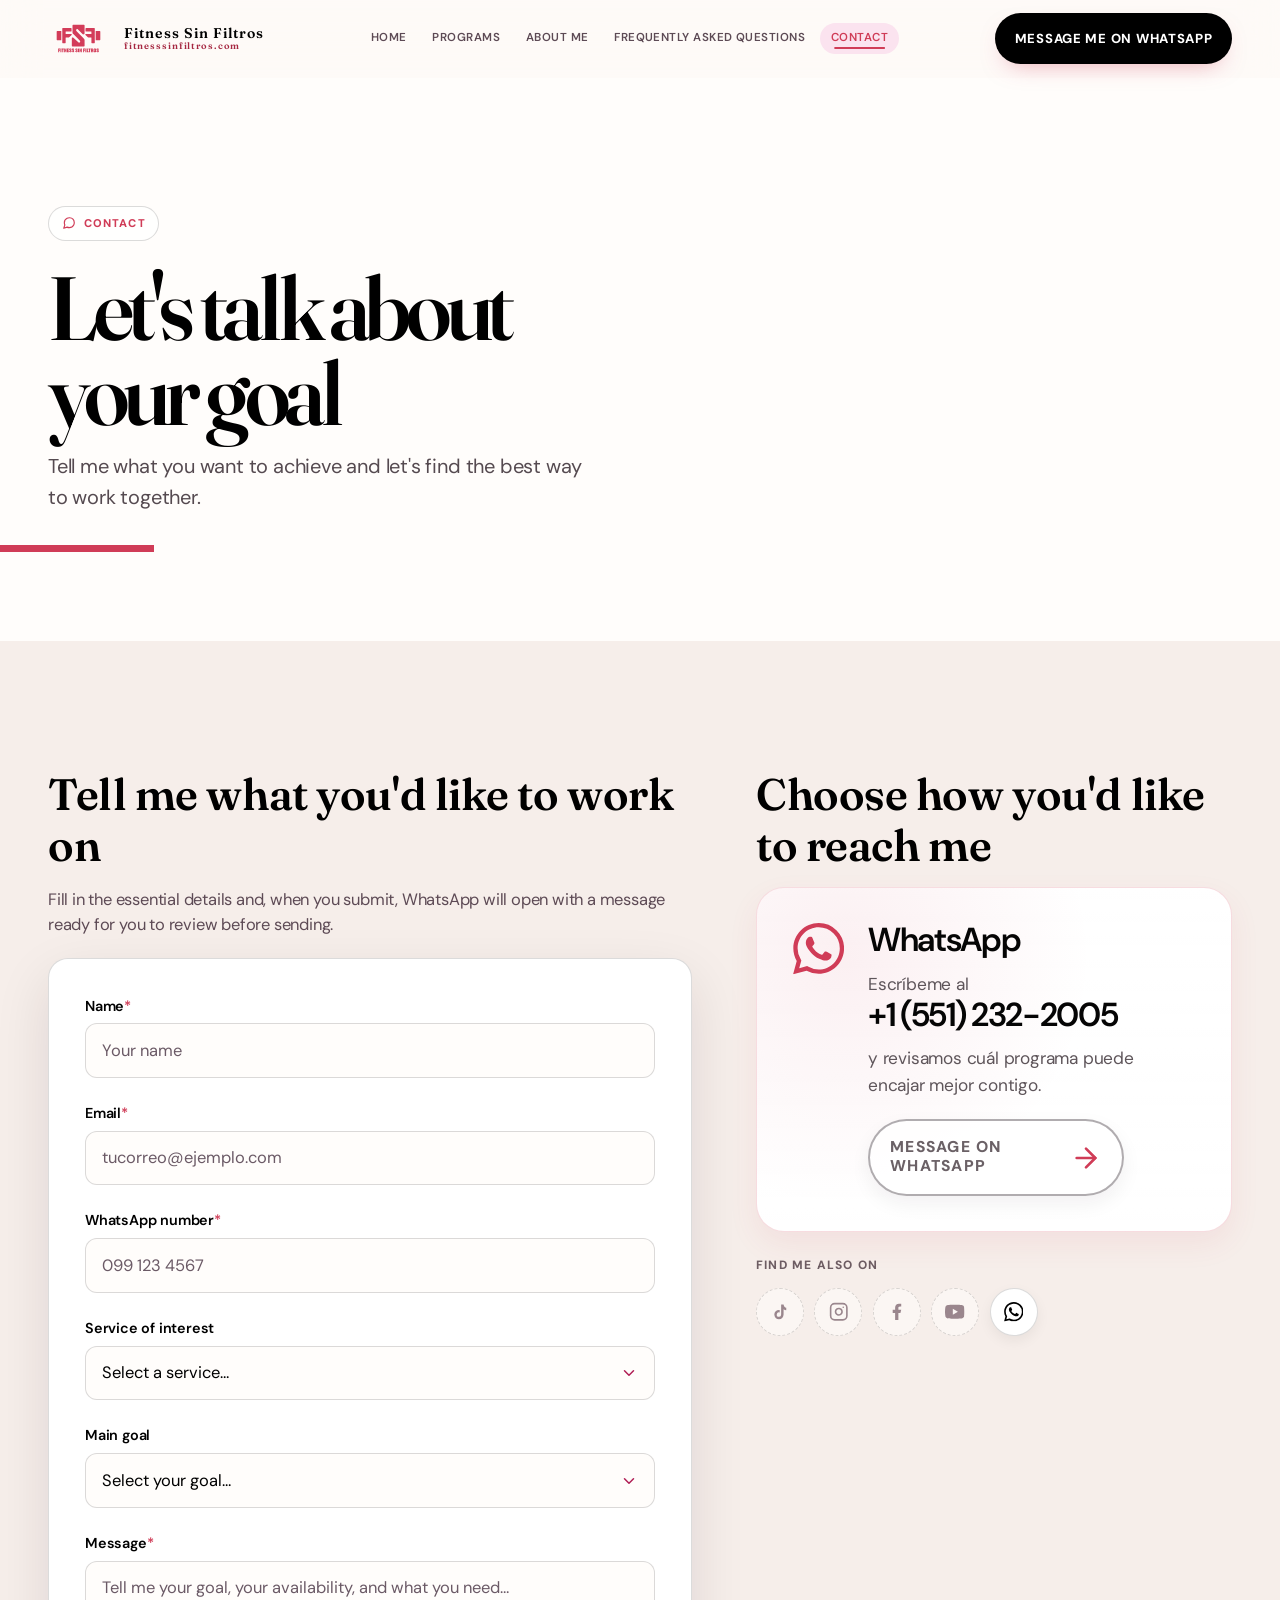
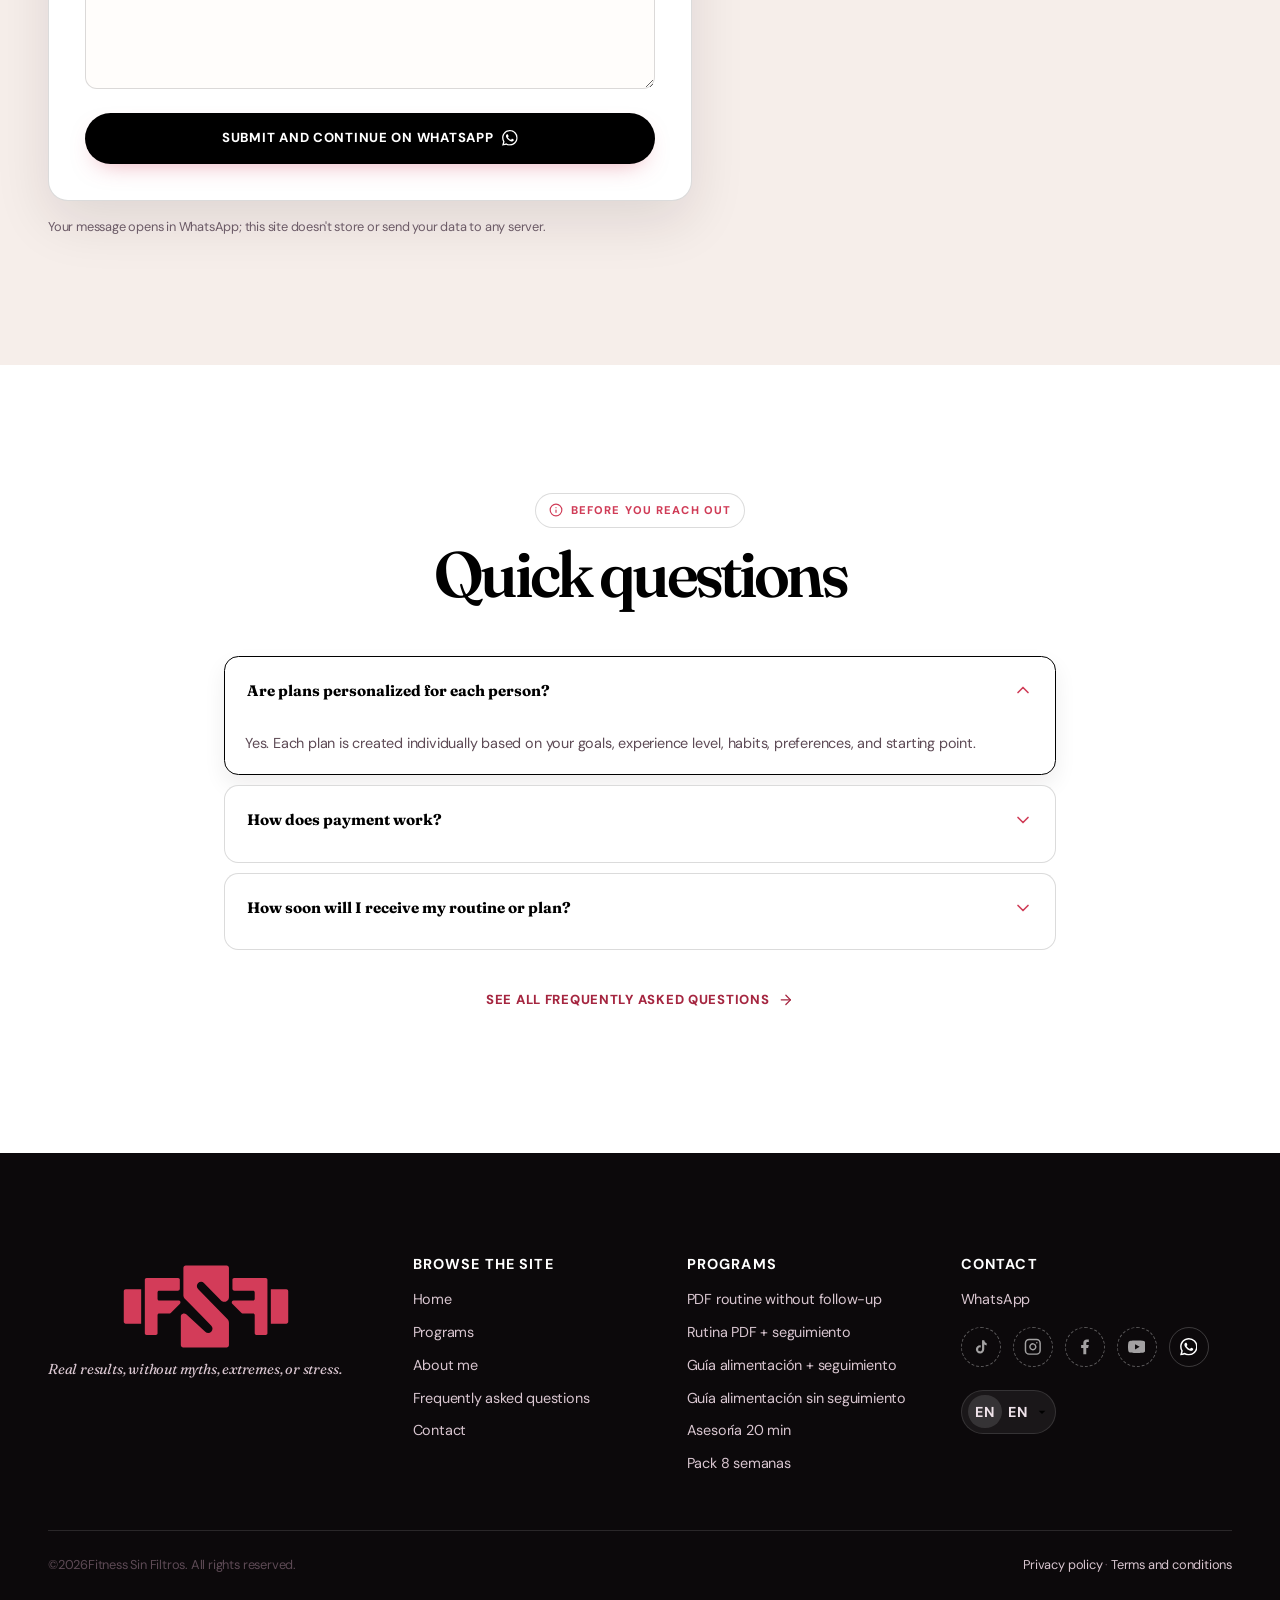
==== commit c014932e: "Compact evolution section and update social metadata" ====
--- a/pages/contacto.html
+++ b/pages/contacto.html
@@ -34,7 +34,7 @@
       content="Cuéntanos tu objetivo y recibe orientación por WhatsApp para elegir el servicio que se adapte a ti. Sin formularios largos ni esperas."
     />
     <meta property="og:url" content="https://fitnesssinfiltros.com/contacto.html" />
-    <meta property="og:image" content="[PENDIENTE_CLIENTE: añadir la URL absoluta de la imagen que se mostrará al compartir el enlace en redes]" />
+    <meta property="og:image" content="https://fitnesssinfiltros.com/assets/logo/png/01.png" />
     <meta property="og:locale" content="es_EC" />
 
     <link rel="icon" type="image/svg+xml" href="../assets/icons/favicon.svg" />
--- a/css/components.css
+++ b/css/components.css
@@ -27,7 +27,29 @@
   max-width: 46rem;
 }
 
-.health-note .icon,
+.health-note {
+  display: block;
+  max-width: 58rem;
+  margin-inline: auto;
+  padding: 0;
+  border: 0;
+  background: transparent;
+  text-align: center;
+}
+
+.health-note .icon {
+  display: none;
+}
+
+.health-note p {
+  margin: 0 auto;
+  max-width: 52rem;
+  font-size: var(--fs-tiny);
+  line-height: 1.6;
+  letter-spacing: 0.01em;
+  color: var(--color-ink-soft);
+}
+
 .disclaimer-note .icon {
   width: 1.4rem;
   height: 1.4rem;
@@ -36,7 +58,6 @@
   margin-top: 0.12rem;
 }
 
-.health-note p,
 .disclaimer-note p {
   font-size: var(--fs-small);
   color: var(--color-ink-soft);
@@ -390,4 +411,4 @@
 .center-cta {
   text-align: center;
   margin-top: 1.5rem;
-}+}
--- a/css/editorial-overhaul.css
+++ b/css/editorial-overhaul.css
@@ -35,7 +35,10 @@
   box-shadow: 0 12px 30px rgba(24, 17, 20, .06);
 }
 
-.header-inner { min-height: clamp(5.75rem, 8vw, 6.75rem); }
+.header-inner {
+  min-height: clamp(4.6rem, 6vw, 5.35rem);
+  padding-block: .25rem;
+}
 
 .brand {
   gap: clamp(0.5rem, 1.5vw, 0.9rem);
@@ -44,25 +47,32 @@
 
 .brand-logo {
   display: block;
-  width: clamp(4rem, 7vw, 5.25rem);
+  width: clamp(3.1rem, 4.8vw, 4.2rem);
   height: auto;
   aspect-ratio: 1;
   flex: 0 0 auto;
   object-fit: contain;
 }
 .brand-mark { width: 2rem; height: 2rem; border: 1px solid var(--line-strong); background: #fff; }
-.brand-name { display: block; font-size: .98rem; letter-spacing: .075em; white-space: nowrap; }
-.brand-domain { display: block; font-size: .64rem; letter-spacing: .1em; white-space: nowrap; color: var(--color-fuchsia-dark); }
+.brand-name { display: block; font-size: .88rem; letter-spacing: .07em; white-space: nowrap; }
+.brand-domain { display: block; font-size: .58rem; letter-spacing: .095em; white-space: nowrap; color: var(--color-fuchsia-dark); }
 
 .main-nav .nav-list { gap: .25rem; }
 .nav-link {
   border-radius: 999px;
-  padding: .55rem .8rem;
-  font-size: .78rem;
-  letter-spacing: .035em;
+  padding: .42rem .68rem;
+  font-size: .72rem;
+  letter-spacing: .04em;
   text-transform: uppercase;
 }
 .nav-link:hover, .nav-link[aria-current="page"] { background: var(--color-pink-light); color: var(--brand-rose); }
+
+.nav-cta {
+  min-height: 2.8rem;
+  padding-inline: 1.15rem;
+  font-size: .74rem;
+  letter-spacing: .05em;
+}
 
 .btn {
   position: relative;
@@ -185,6 +195,195 @@
 .about-point > .icon { margin-bottom: .7rem; color: #ffb1c0; }
 .about-point strong { color: #ffb1c0; }
 .about-point p { margin-top: .25rem; color: rgba(255,255,255,.7); font-size: .83rem; }
+
+.evolution-strip {
+  position: relative;
+  overflow: clip;
+  isolation: isolate;
+  background:
+    radial-gradient(circle at top left, rgba(208, 60, 87, .18), transparent 38%),
+    linear-gradient(180deg, #150f12 0%, #120d11 100%);
+  color: #fff;
+}
+
+.evolution-strip .section-head h2,
+.evolution-strip .section-head .lead {
+  color: inherit;
+}
+
+.evolution-strip .eyebrow {
+  border-color: rgba(255, 255, 255, .24);
+  background: rgba(255, 255, 255, .08);
+  color: #fff;
+}
+
+.evolution-strip__stage {
+  position: relative;
+  min-height: clamp(38rem, 76vh, 54rem);
+}
+
+.evolution-strip__video,
+.evolution-strip__overlay {
+  position: absolute;
+  inset: 0;
+}
+
+.evolution-strip__video {
+  overflow: hidden;
+  pointer-events: none;
+  z-index: 0;
+}
+
+.evolution-strip__video iframe {
+  position: absolute;
+  top: 50%;
+  left: 50%;
+  width: max(100vw, 100%);
+  height: max(100vh, 100%);
+  min-width: 100%;
+  min-height: 100%;
+  border: 0;
+  transform: translate(-50%, -50%) scale(1.18);
+  filter: saturate(.72) brightness(.33) contrast(1.08);
+}
+
+.evolution-strip__overlay {
+  z-index: 1;
+  background:
+    linear-gradient(180deg, rgba(21, 15, 18, .66), rgba(21, 15, 18, .78)),
+    radial-gradient(circle at center, rgba(0, 0, 0, .06), rgba(0, 0, 0, .32));
+}
+
+.evolution-strip .container {
+  position: relative;
+  z-index: 3;
+}
+
+.evolution-strip .section-head {
+  position: relative;
+  z-index: 4;
+  margin-bottom: clamp(.65rem, 1.4vw, 1.1rem);
+}
+
+.evolution-strip__sticky {
+  position: sticky;
+  top: calc(var(--header-height) + .35rem);
+  display: flex;
+  align-items: flex-start;
+  height: calc(100vh - var(--header-height) - 1rem);
+  z-index: 2;
+  margin-top: .1rem;
+}
+
+.evolution-strip__frame {
+  position: relative;
+  overflow: hidden;
+  width: min(calc(100vw - 1rem), 96rem);
+  max-width: none;
+  padding: .7rem clamp(.55rem, 1vw, 1rem);
+  border: 1px solid rgba(255, 255, 255, .14);
+  border-radius: 1.6rem;
+  background: linear-gradient(180deg, rgba(255, 255, 255, .06), rgba(255, 255, 255, .02));
+  box-shadow: var(--elevation-lifted);
+}
+
+.evolution-strip__frame::before,
+.evolution-strip__frame::after {
+  content: "";
+  position: absolute;
+  top: 0;
+  bottom: 0;
+  width: clamp(1.25rem, 4vw, 3rem);
+  pointer-events: none;
+  z-index: 2;
+}
+
+.evolution-strip__frame::before {
+  left: 0;
+  background: linear-gradient(90deg, rgba(23, 16, 19, .9), transparent);
+}
+
+.evolution-strip__frame::after {
+  right: 0;
+  background: linear-gradient(270deg, rgba(23, 16, 19, .9), transparent);
+}
+
+.evolution-strip__track {
+  position: relative;
+  z-index: 1;
+  display: flex;
+  gap: .75rem;
+  will-change: transform;
+  transform: translate3d(0, 0, 0);
+}
+
+.evolution-card {
+  position: relative;
+  flex: 0 0 clamp(14rem, 22vw, 19rem);
+  min-height: clamp(19rem, 42vh, 27rem);
+  overflow: hidden;
+  border-radius: 1.45rem;
+  background: #000;
+  box-shadow: 0 24px 50px rgba(0, 0, 0, .24);
+}
+
+.evolution-card::after {
+  content: "";
+  position: absolute;
+  inset: 0;
+  z-index: 0;
+  background: linear-gradient(180deg, rgba(0, 0, 0, .08) 28%, rgba(0, 0, 0, .84) 100%);
+}
+
+.evolution-card img {
+  width: 100%;
+  height: 100%;
+  object-fit: cover;
+  transform: scale(1.03);
+  filter: saturate(.96) contrast(1.04);
+}
+
+.evolution-card__content {
+  position: absolute;
+  inset: auto .8rem .8rem;
+  z-index: 1;
+  display: grid;
+  gap: .4rem;
+}
+
+.evolution-card__index {
+  display: inline-flex;
+  width: fit-content;
+  align-items: center;
+  justify-content: center;
+  border: 1px solid rgba(255, 255, 255, .22);
+  border-radius: 999px;
+  padding: .35rem .7rem;
+  background: rgba(255, 255, 255, .08);
+  color: #fff;
+  font-size: .68rem;
+  font-weight: 800;
+  letter-spacing: .16em;
+}
+
+.evolution-card h3 {
+  margin: 0;
+  color: #fff;
+  font-size: clamp(1.05rem, 1.45vw, 1.3rem);
+  letter-spacing: -.05em;
+}
+
+.evolution-card p {
+  margin: 0;
+  max-width: 18ch;
+  color: rgba(255, 255, 255, .78);
+  font-size: .74rem;
+  line-height: 1.5;
+}
+
+.evolution-card--accent {
+  border: 1px solid rgba(255, 255, 255, .12);
+}
 
 #servicios { background: #fffdfb; }
 .services-grid { gap: 1rem; }
@@ -220,7 +419,14 @@
 .flag--featured { background: var(--brand-rose); color: #fff; }
 .price { font-size: 2.15rem; letter-spacing: -.06em; }
 .price-note { text-transform: uppercase; letter-spacing: .08em; }
-.health-note { border-radius: 1rem; border-color: var(--line-strong); background: #f4eee9; }
+.health-note {
+  margin-inline: auto;
+  padding: 0;
+  border: 0;
+  border-radius: 0;
+  background: transparent;
+  box-shadow: none;
+}
 
 .process { position: relative; overflow: hidden; background: var(--brand-rose); color: #fff; }
 .process .section-head h2, .process .section-head p { color: #fff; }
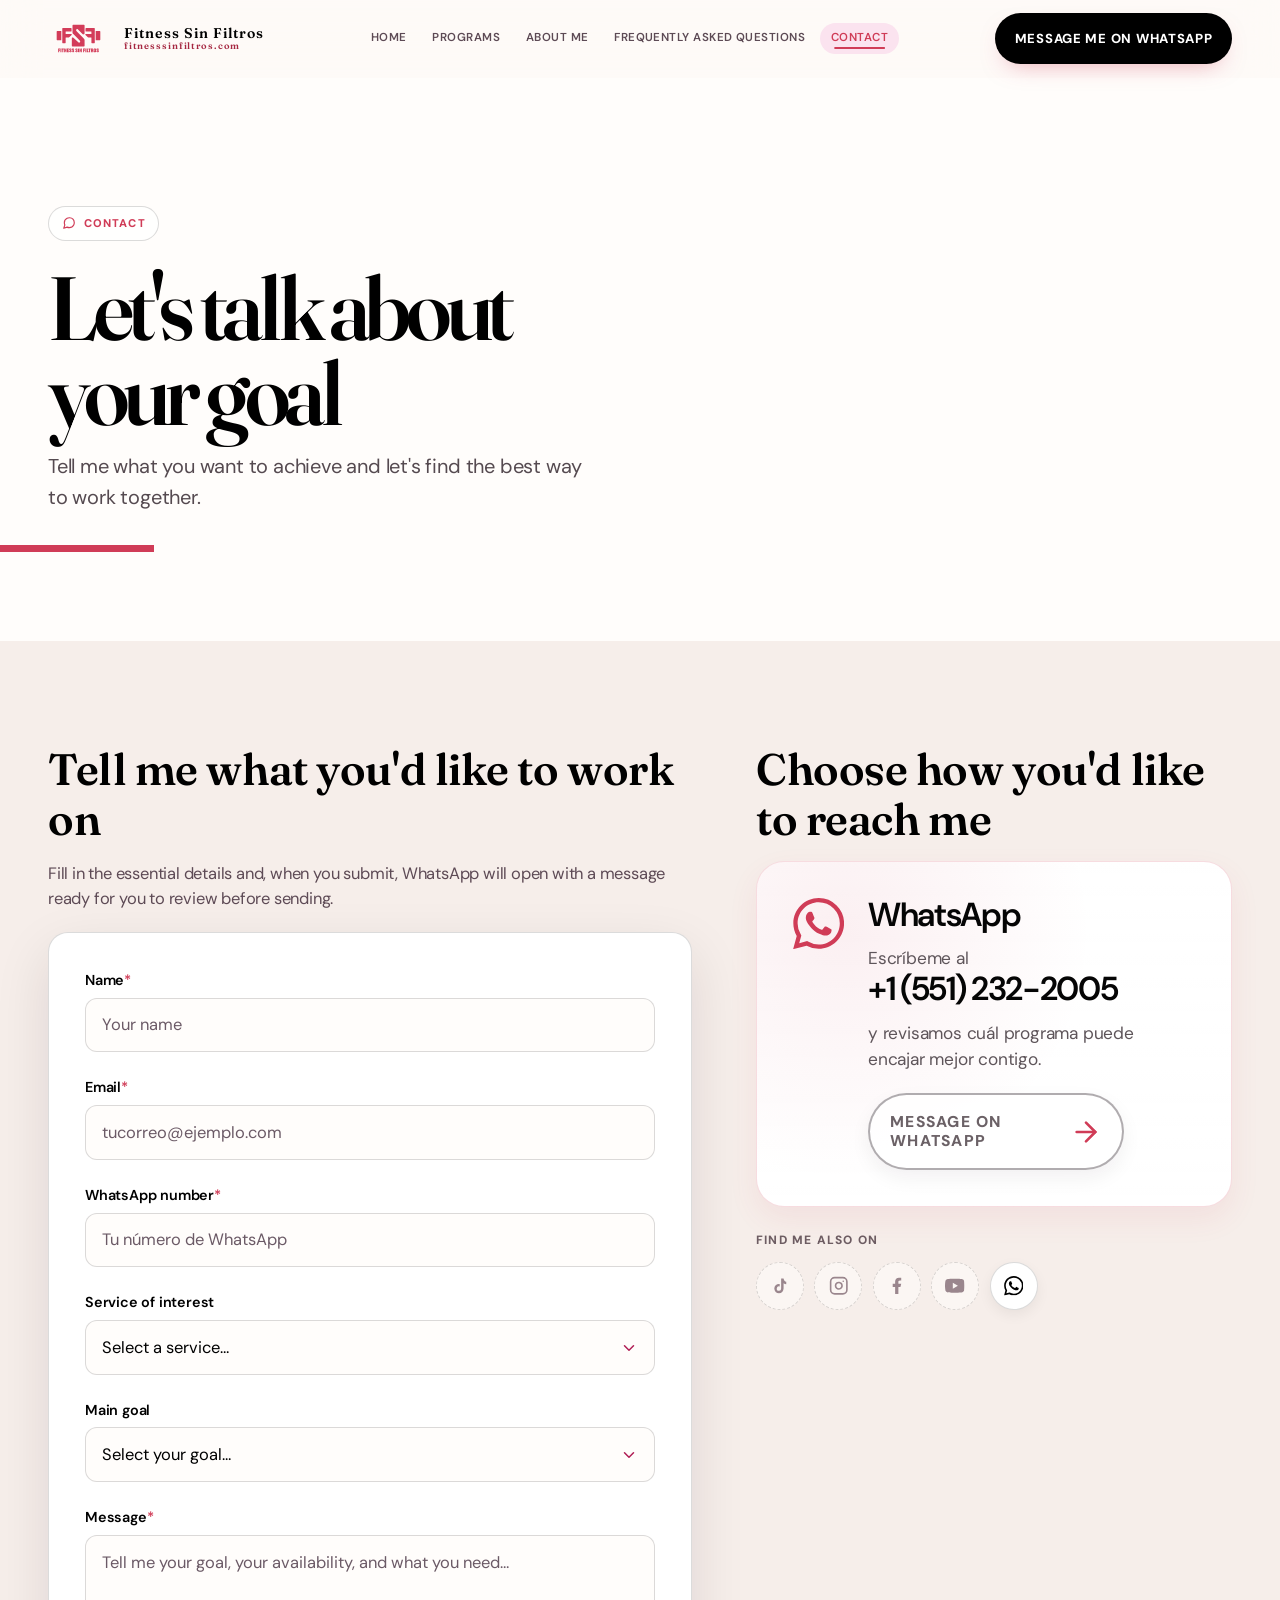
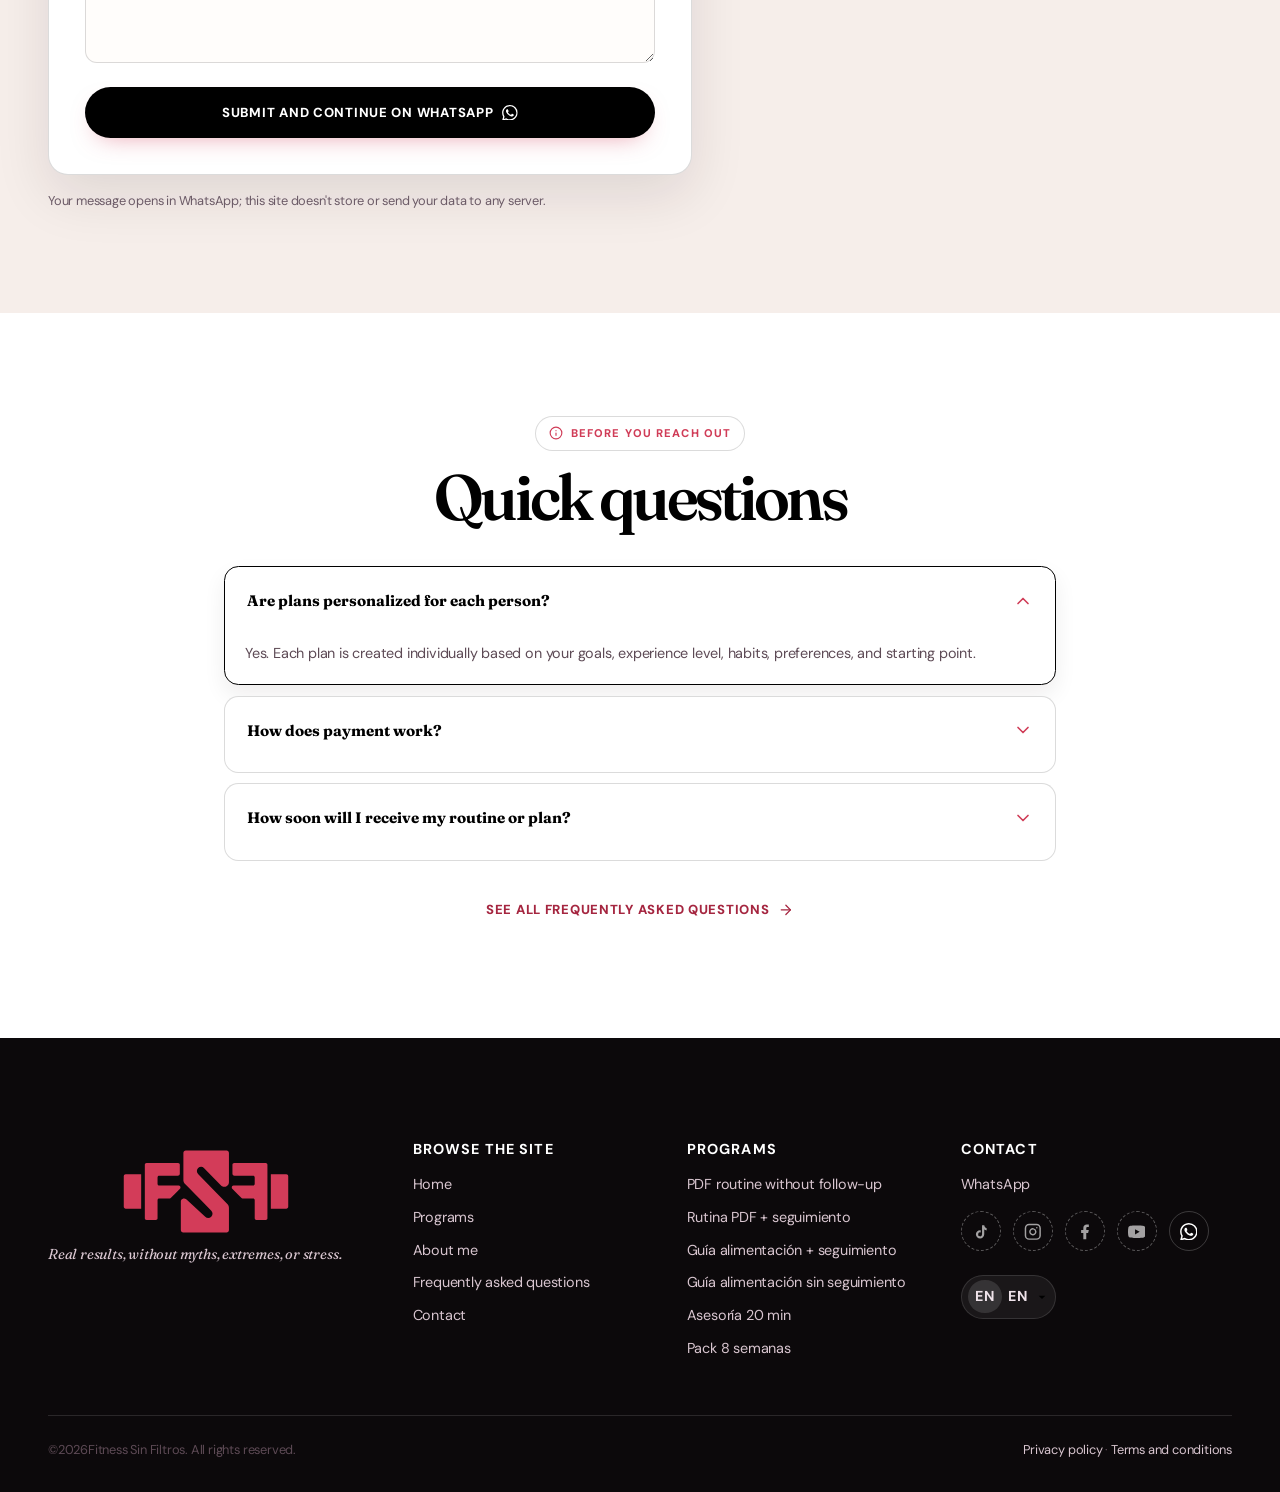
==== commit f9d8fc7d: "lfg" ====
--- a/pages/contacto.html
+++ b/pages/contacto.html
@@ -299,7 +299,7 @@
                     id="contact-whatsapp"
                     name="whatsapp"
                     autocomplete="tel"
-                    placeholder="099 123 4567"
+                    placeholder="Tu número de WhatsApp"
                     required
                   />
                   <p class="field-error" id="contact-whatsapp-error" role="alert"></p>
--- a/css/editorial-overhaul.css
+++ b/css/editorial-overhaul.css
@@ -178,8 +178,8 @@
 .hero-blob--pink { background: var(--brand-rose); opacity: .08; }
 .hero-blob--blush { background: var(--brand-salmon); opacity: .1; }
 
-.section { padding-block: clamp(5.5rem, 10vw, 10rem); }
-.section-head { margin-bottom: clamp(2.5rem, 4vw, 4rem); }
+.section { padding-block: clamp(4.5rem, 8vw, 8.5rem); }
+.section-head { margin-bottom: clamp(2rem, 3vw, 3.25rem); }
 .section-head h2, .about-copy h2, .sub-hero h1 { letter-spacing: -.06em; line-height: .95; text-wrap: balance; }
 .section-head h2 { max-width: 16ch; font-size: clamp(2.55rem, 5vw, 5rem); }
 .section-head .lead { max-width: 43rem; color: #554a50; }
@@ -262,25 +262,25 @@
 .evolution-strip .section-head {
   position: relative;
   z-index: 4;
-  margin-bottom: clamp(.65rem, 1.4vw, 1.1rem);
+  margin-bottom: clamp(2.5rem, 4vw, 4rem);
 }
 
 .evolution-strip__sticky {
   position: sticky;
-  top: calc(var(--header-height) + .35rem);
+  top: calc(var(--header-height) + 1rem);
   display: flex;
-  align-items: flex-start;
-  height: calc(100vh - var(--header-height) - 1rem);
+  align-items: center;
+  height: calc(100vh - var(--header-height) - 2rem);
   z-index: 2;
-  margin-top: .1rem;
+  margin-top: clamp(.5rem, 2vw, 1.5rem);
 }
 
 .evolution-strip__frame {
   position: relative;
   overflow: hidden;
-  width: min(calc(100vw - 1rem), 96rem);
+  width: min(calc(100vw - .5rem), 98rem);
   max-width: none;
-  padding: .7rem clamp(.55rem, 1vw, 1rem);
+  padding: .85rem clamp(.65rem, 1.2vw, 1.2rem);
   border: 1px solid rgba(255, 255, 255, .14);
   border-radius: 1.6rem;
   background: linear-gradient(180deg, rgba(255, 255, 255, .06), rgba(255, 255, 255, .02));
@@ -312,15 +312,15 @@
   position: relative;
   z-index: 1;
   display: flex;
-  gap: .75rem;
+  gap: 1.15rem;
   will-change: transform;
   transform: translate3d(0, 0, 0);
 }
 
 .evolution-card {
   position: relative;
-  flex: 0 0 clamp(14rem, 22vw, 19rem);
-  min-height: clamp(19rem, 42vh, 27rem);
+  flex: 0 0 clamp(18rem, 31vw, 24rem);
+  min-height: clamp(26rem, 60vh, 37rem);
   overflow: hidden;
   border-radius: 1.45rem;
   background: #000;
@@ -345,7 +345,7 @@
 
 .evolution-card__content {
   position: absolute;
-  inset: auto .8rem .8rem;
+  inset: auto 1rem 1rem;
   z-index: 1;
   display: grid;
   gap: .4rem;
@@ -369,15 +369,15 @@
 .evolution-card h3 {
   margin: 0;
   color: #fff;
-  font-size: clamp(1.05rem, 1.45vw, 1.3rem);
+  font-size: clamp(1.45rem, 2.1vw, 2rem);
   letter-spacing: -.05em;
 }
 
 .evolution-card p {
   margin: 0;
-  max-width: 18ch;
+  max-width: 16ch;
   color: rgba(255, 255, 255, .78);
-  font-size: .74rem;
+  font-size: .92rem;
   line-height: 1.5;
 }
 
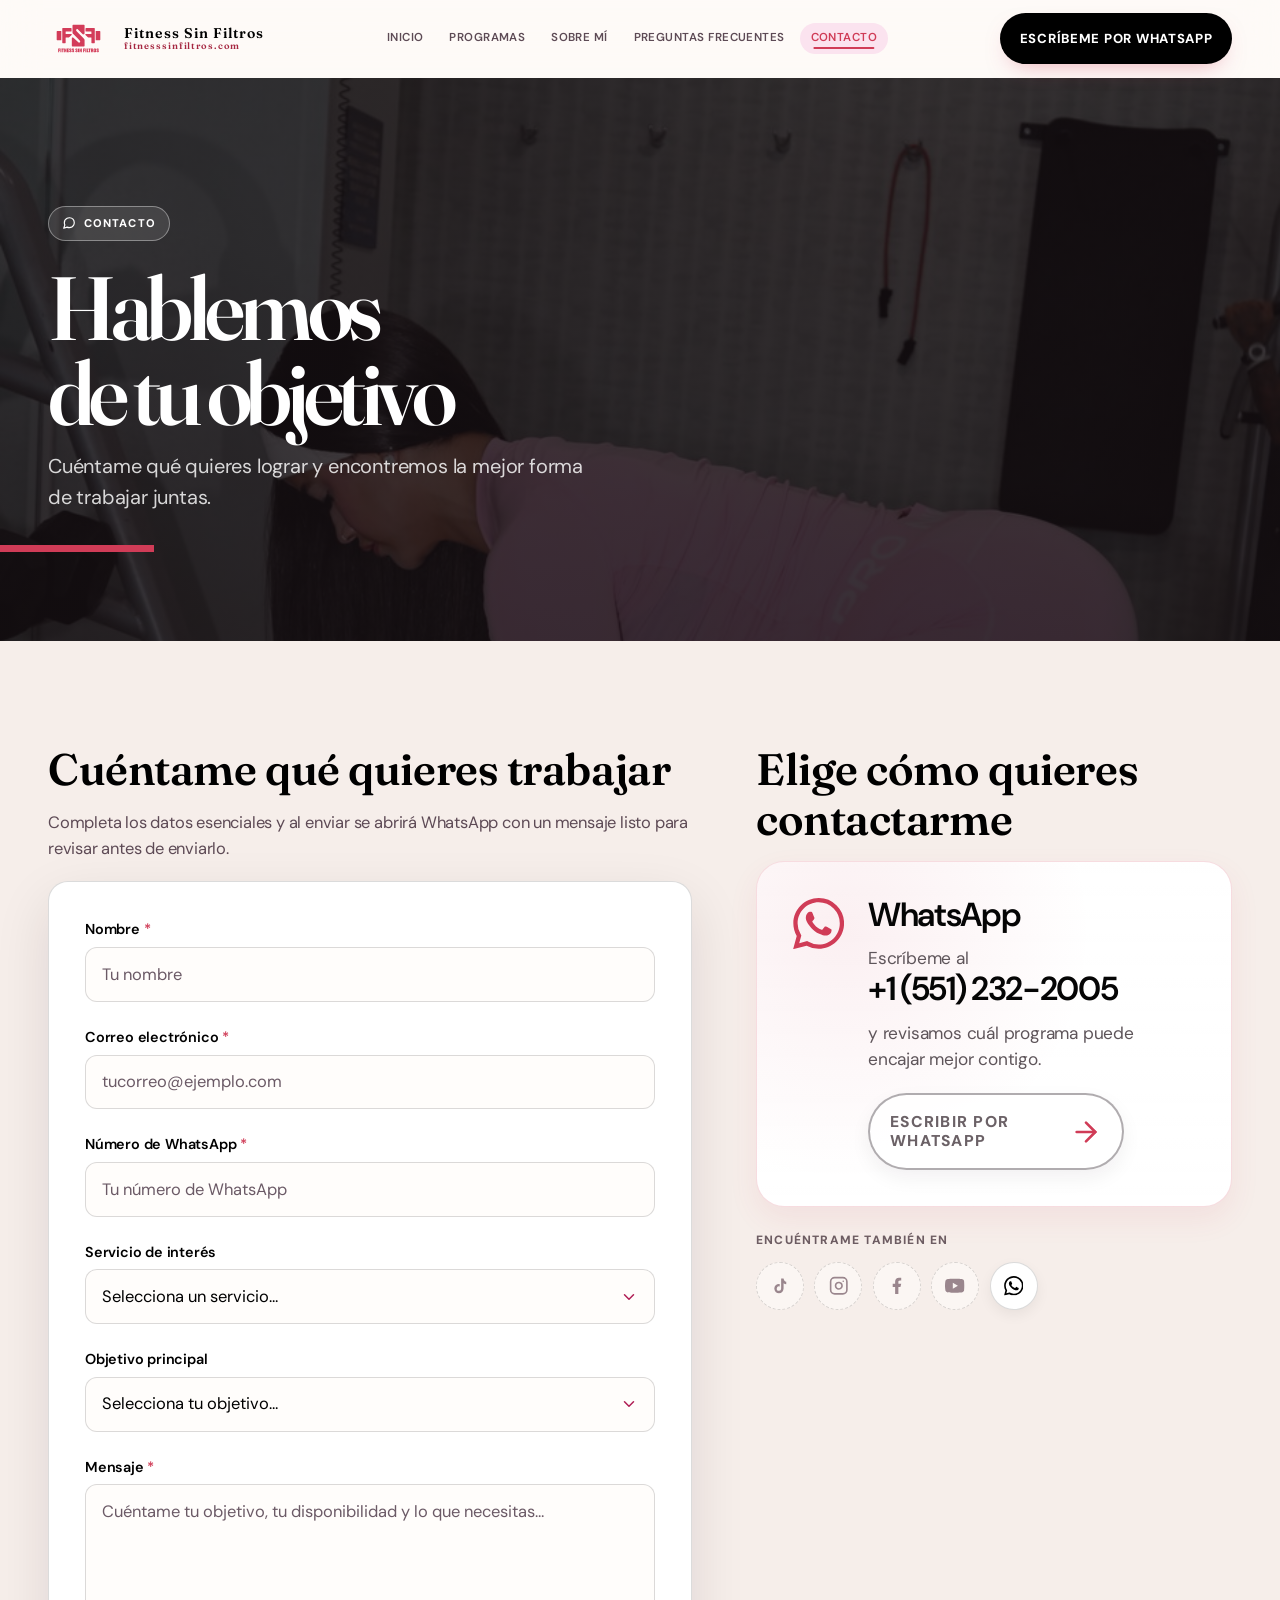
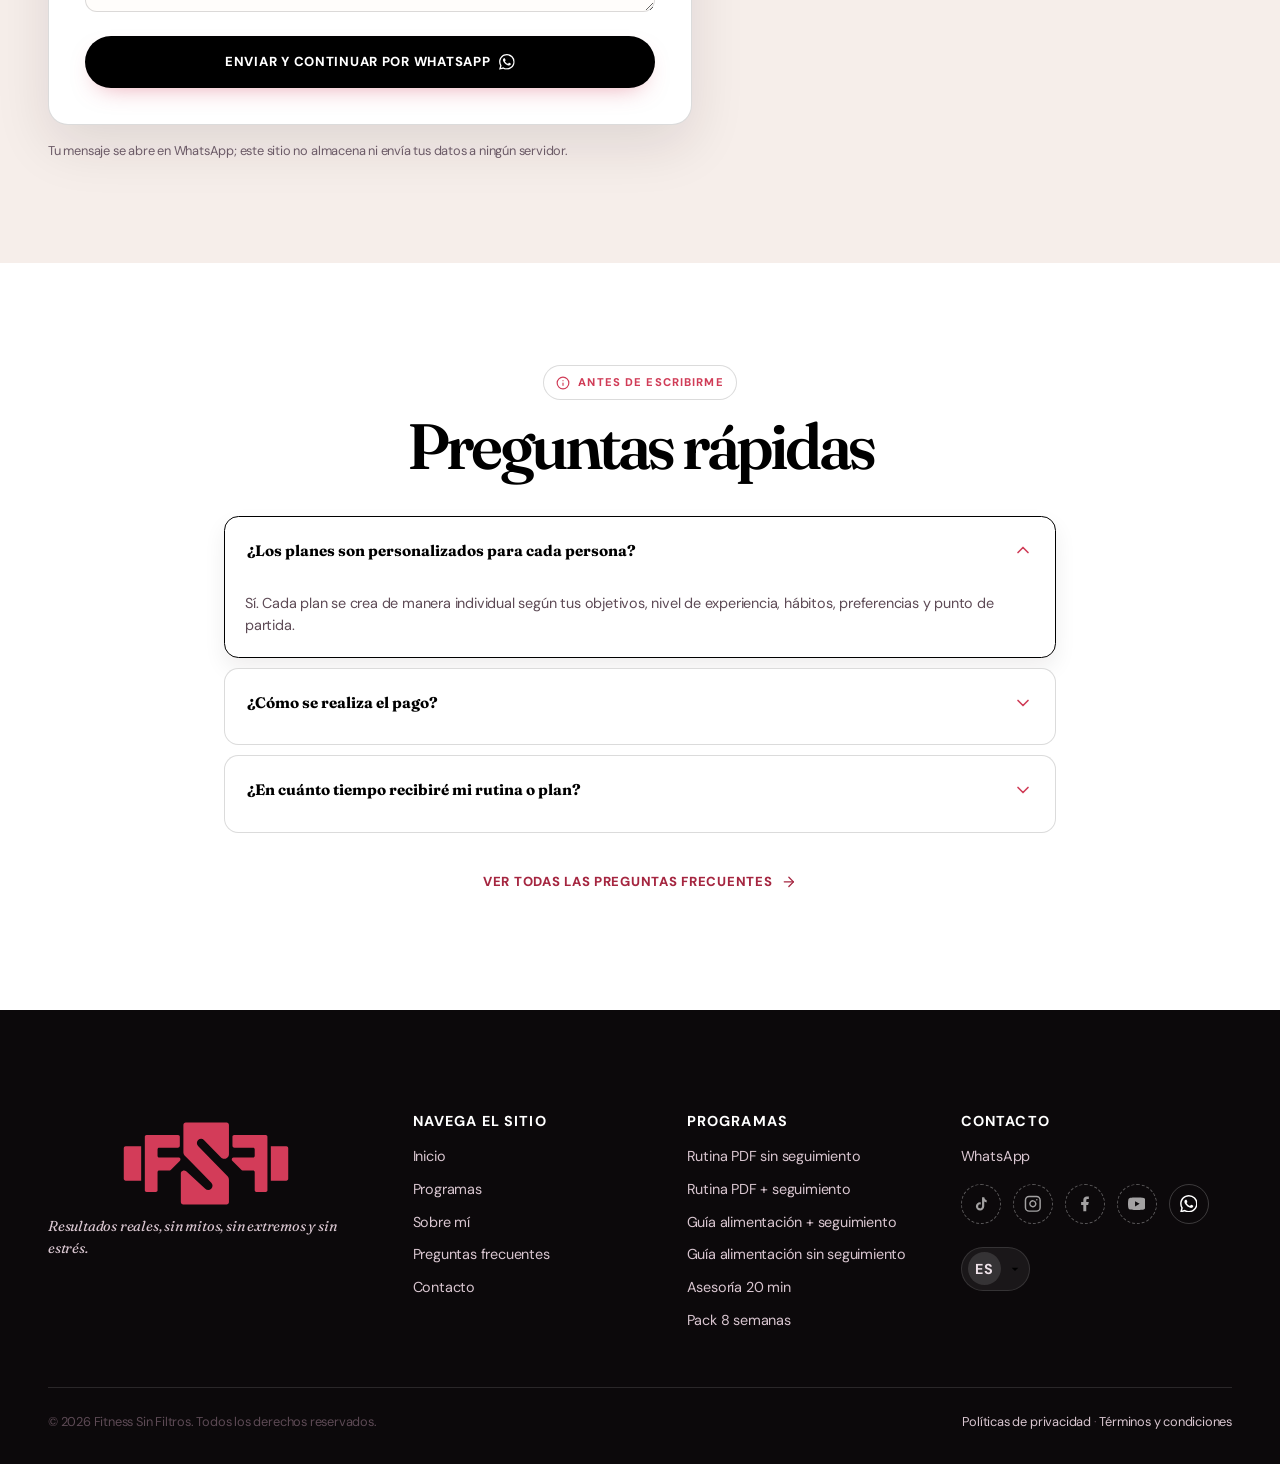
==== commit 2cb8ecdb: "Photo backgrounds: sub-heroes, final CTAs and process section with dark overlays and desktop paralla" ====
--- a/pages/contacto.html
+++ b/pages/contacto.html
@@ -228,7 +228,7 @@
     </div>
 
     <main id="contenido">
-      <section class="sub-hero" aria-labelledby="contacto-titulo">
+      <section class="sub-hero sub-hero--photo sub-hero--photo-deadlift" aria-labelledby="contacto-titulo">
         <div class="container">
           <p class="eyebrow">
             <svg class="icon" aria-hidden="true"><use href="#icon-message-circle"></use></svg>
--- a/css/style.css
+++ b/css/style.css
@@ -1579,6 +1579,16 @@
   transition-delay: 0.15s;
 }
 
+html.js .services-grid .reveal:nth-child(5),
+html.js .benefits-grid .reveal:nth-child(5) {
+  transition-delay: 0.2s;
+}
+
+html.js .services-grid .reveal:nth-child(6),
+html.js .benefits-grid .reveal:nth-child(6) {
+  transition-delay: 0.25s;
+}
+
 /* --- Entrada escalonada del hero (CSS puro, sin JS) ----------------------- */
 
 @keyframes hero-rise {
--- a/css/editorial-overhaul.css
+++ b/css/editorial-overhaul.css
@@ -172,7 +172,80 @@
 }
 .hero-media { border-radius: 2rem 2rem 2rem .35rem; box-shadow: var(--elevation-lifted); transform: rotate(2deg); }
 .hero-media::after { content: ""; position: absolute; inset: 1rem; border: 1px solid rgba(255,255,255,.8); border-radius: 1.35rem 1.35rem 1.35rem .15rem; pointer-events: none; }
-.hero-media img { filter: grayscale(18%) contrast(1.06); }
+.hero-media img { filter: grayscale(18%) contrast(1.06); object-position: 50% 22%; }
+.media-placeholder {
+  position: relative;
+  display: flex;
+  flex-direction: column;
+  justify-content: flex-end;
+  gap: .55rem;
+  width: 100%;
+  min-height: 100%;
+  padding: clamp(1rem, 2vw, 1.45rem);
+  overflow: hidden;
+  border: 1px dashed rgba(208, 60, 87, .28);
+  background:
+    linear-gradient(145deg, rgba(255, 255, 255, .92), rgba(240, 228, 223, .96)),
+    repeating-linear-gradient(135deg, rgba(208, 60, 87, .06) 0 10px, rgba(255, 255, 255, .02) 10px 20px);
+  color: #5b4c53;
+}
+
+.media-placeholder::before {
+  content: "";
+  position: absolute;
+  inset: 0;
+  background:
+    radial-gradient(circle at top left, rgba(208, 60, 87, .14), transparent 45%),
+    radial-gradient(circle at bottom right, rgba(177, 30, 85, .08), transparent 38%);
+  pointer-events: none;
+}
+
+.media-placeholder > * {
+  position: relative;
+  z-index: 1;
+}
+
+.media-placeholder__tag {
+  width: fit-content;
+  border-radius: 999px;
+  padding: .34rem .6rem;
+  background: rgba(208, 60, 87, .12);
+  color: var(--brand-rose);
+  font-size: .68rem;
+  font-weight: 800;
+  letter-spacing: .16em;
+}
+
+.media-placeholder strong {
+  display: block;
+  color: #1d1619;
+  font-family: var(--font-heading);
+  font-size: clamp(1.1rem, 1.8vw, 1.65rem);
+  letter-spacing: -.04em;
+  line-height: 1.02;
+}
+
+.media-placeholder p {
+  margin: 0;
+  max-width: 24ch;
+  font-size: .9rem;
+  line-height: 1.45;
+}
+
+.media-placeholder code {
+  width: fit-content;
+  padding: .3rem .5rem;
+  border-radius: .6rem;
+  background: rgba(21, 15, 18, .08);
+  color: #3b3136;
+  font-size: .74rem;
+}
+
+.hero-media__placeholder {
+  aspect-ratio: 4 / 5;
+  border-radius: inherit;
+  box-shadow: var(--shadow-card);
+}
 .hero-badge { max-width: 11rem; border: 0; border-radius: 1rem; background: var(--brand-black); color: #fff; box-shadow: var(--elevation); font-size: .76rem; }
 .hero-badge .icon { color: #fff; }
 .hero-blob--pink { background: var(--brand-rose); opacity: .08; }
@@ -190,6 +263,13 @@
 .about-media { position: relative; }
 .about-media::before { content: "01"; position: absolute; z-index: 1; left: -1rem; top: -1rem; display: grid; place-items:center; width: 4.25rem; height: 4.25rem; border-radius: 50%; background: var(--brand-rose); color: #fff; font: 600 1.1rem var(--font-heading); }
 .about-media img, .about-media__placeholder { border-radius: 1.5rem 1.5rem 1.5rem .2rem; box-shadow: none; }
+.about-media__placeholder {
+  aspect-ratio: 1 / 1;
+  justify-content: center;
+  text-align: center;
+  border-style: solid;
+  box-shadow: none;
+}
 .about-points { display: grid; grid-template-columns: repeat(2, minmax(0,1fr)); gap: 1rem; }
 .about-point { display: block; padding: 1rem 0; border-top: 1px solid rgba(255,255,255,.24); }
 .about-point > .icon { margin-bottom: .7rem; color: #ffb1c0; }
@@ -331,22 +411,49 @@
   content: "";
   position: absolute;
   inset: 0;
-  z-index: 0;
+  z-index: 1;
   background: linear-gradient(180deg, rgba(0, 0, 0, .08) 28%, rgba(0, 0, 0, .84) 100%);
 }
 
-.evolution-card img {
+.evolution-card img,
+.evolution-card__placeholder {
+  position: absolute;
+  inset: 0;
   width: 100%;
   height: 100%;
+  transform: scale(1.03);
+  z-index: 0;
+}
+
+.evolution-card__placeholder {
+  justify-content: flex-end;
+  border-radius: inherit;
+  padding: 1.15rem;
+  border-style: solid;
+  background:
+    linear-gradient(145deg, rgba(255,255,255,.86), rgba(240,228,223,.92)),
+    repeating-linear-gradient(135deg, rgba(208,60,87,.08) 0 12px, rgba(255,255,255,0) 12px 24px);
+  color: #4f4046;
+}
+
+.evolution-card__placeholder strong {
+  font-size: clamp(1.2rem, 1.9vw, 1.8rem);
+}
+
+.evolution-card__placeholder p {
+  max-width: 18ch;
+  color: inherit;
+}
+
+.evolution-card img {
   object-fit: cover;
-  transform: scale(1.03);
   filter: saturate(.96) contrast(1.04);
 }
 
 .evolution-card__content {
   position: absolute;
   inset: auto 1rem 1rem;
-  z-index: 1;
+  z-index: 2;
   display: grid;
   gap: .4rem;
 }
@@ -972,3 +1079,130 @@
     font-size: 0.8rem;
   }
 }
+
+/* ==========================================================================
+   MEJORAS UI 2026-08-24
+   ========================================================================== */
+
+/* Toggle de idioma: solo código + chevron (evita "ES ES") */
+.language-pill [data-language-label] { display: none; }
+
+/* Rejilla de principios en 2x2 cuando hay 4 elementos */
+@media (min-width: 48em) {
+  .benefits-grid--even { grid-template-columns: repeat(2, 1fr); }
+}
+
+/* Zoom sutil de la foto al pasar el cursor sobre las tarjetas del strip */
+.evolution-card img { transition: transform 0.6s var(--motion-ease-out); }
+.evolution-card:hover img,
+.evolution-card:focus-within img { transform: scale(1.08); }
+
+/* Badge "Más popular" */
+.service-card--popular { position: relative; }
+.popular-badge {
+  position: absolute;
+  top: -0.85rem;
+  right: 1.1rem;
+  z-index: 2;
+  display: inline-flex;
+  align-items: center;
+  gap: 0.35rem;
+  background: linear-gradient(135deg, #d03c57, #a92544);
+  color: #fff;
+  font-size: 0.7rem;
+  font-weight: 700;
+  letter-spacing: 0.14em;
+  text-transform: uppercase;
+  padding: 0.4rem 0.8rem;
+  border-radius: 999px;
+  box-shadow: 0 10px 24px rgba(208, 60, 87, 0.38);
+}
+.popular-badge .icon { width: 0.85rem; height: 0.85rem; }
+
+/* Cinta marquee de marca */
+.brand-marquee {
+  overflow: hidden;
+  background: var(--brand-rose, #d03c57);
+  color: #fff;
+  padding: 0.85rem 0;
+}
+.brand-marquee__track {
+  display: flex;
+  width: max-content;
+  animation: brand-marquee 28s linear infinite;
+}
+.brand-marquee__track span {
+  font-family: var(--font-heading, serif);
+  font-size: 1rem;
+  letter-spacing: 0.16em;
+  text-transform: uppercase;
+  white-space: nowrap;
+}
+@keyframes brand-marquee {
+  to { transform: translateX(-50%); }
+}
+
+/* Número fantasma de cada paso: entra con la tarjeta */
+html.js .process-card.reveal::before {
+  opacity: 0;
+  transform: translateY(12px);
+  transition: opacity 0.5s var(--motion-ease-out) 0.3s,
+    transform 0.5s var(--motion-ease-out) 0.3s;
+}
+html.js .process-card.reveal.is-visible::before {
+  opacity: 1;
+  transform: none;
+}
+
+/* ==========================================================================
+   FONDOS FOTOGRÁFICOS ESTRATÉGICOS
+   Foto + overlay oscuro en heroes internos, CTA final y proceso.
+   ========================================================================== */
+
+/* --- Heroes internos con foto --- */
+.sub-hero--photo {
+  background:
+    linear-gradient(180deg, rgba(21, 15, 18, 0.78), rgba(21, 15, 18, 0.88)),
+    var(--section-photo) center 30% / cover no-repeat;
+  background-color: #171114;
+  color: #fff;
+}
+.sub-hero--photo h1 { color: #fff; }
+.sub-hero--photo p { color: rgba(255, 255, 255, 0.82); }
+.sub-hero--photo .eyebrow {
+  background: rgba(255, 255, 255, 0.1);
+  border-color: rgba(255, 255, 255, 0.38);
+  color: #fff;
+}
+
+.sub-hero--photo-gym { --section-photo: url("../assets/images/home/home-05-cambio-03.jpg"); }
+.sub-hero--photo-training { --section-photo: url("../assets/images/home/home-02-about.jpg"); }
+.sub-hero--photo-smile { --section-photo: url("../assets/images/home/home-01-hero.jpg"); }
+.sub-hero--photo-deadlift { --section-photo: url("../assets/images/home/home-06-cambio-04.jpg"); }
+
+/* --- CTA final con foto --- */
+.cta-final--photo {
+  background:
+    linear-gradient(180deg, rgba(21, 15, 18, 0.8), rgba(21, 15, 18, 0.9)),
+    var(--section-photo) center / cover no-repeat;
+  background-color: #171114;
+}
+.cta-final--photo-gym { --section-photo: url("../assets/images/home/home-05-cambio-03.jpg"); }
+.cta-final--photo-deadlift { --section-photo: url("../assets/images/home/home-06-cambio-04.jpg"); }
+.cta-final--photo-result { --section-photo: url("../assets/images/home/home-07-cambio-05.jpg"); }
+.cta-final--photo-smile { --section-photo: url("../assets/images/home/home-01-hero.jpg"); }
+
+/* --- Proceso con textura fotográfica bajo el rosa de marca --- */
+.process--photo {
+  background:
+    linear-gradient(180deg, rgba(208, 60, 87, 0.92), rgba(169, 37, 68, 0.94)),
+    url("../assets/images/home/home-06-cambio-04.jpg") center / cover no-repeat;
+  background-color: var(--brand-rose, #d03c57);
+}
+
+/* Parallax fijo solo en desktop y sin movimiento reducido */
+@media (min-width: 48em) and (prefers-reduced-motion: no-preference) {
+  .sub-hero--photo,
+  .cta-final--photo,
+  .process--photo { background-attachment: fixed, fixed; }
+}
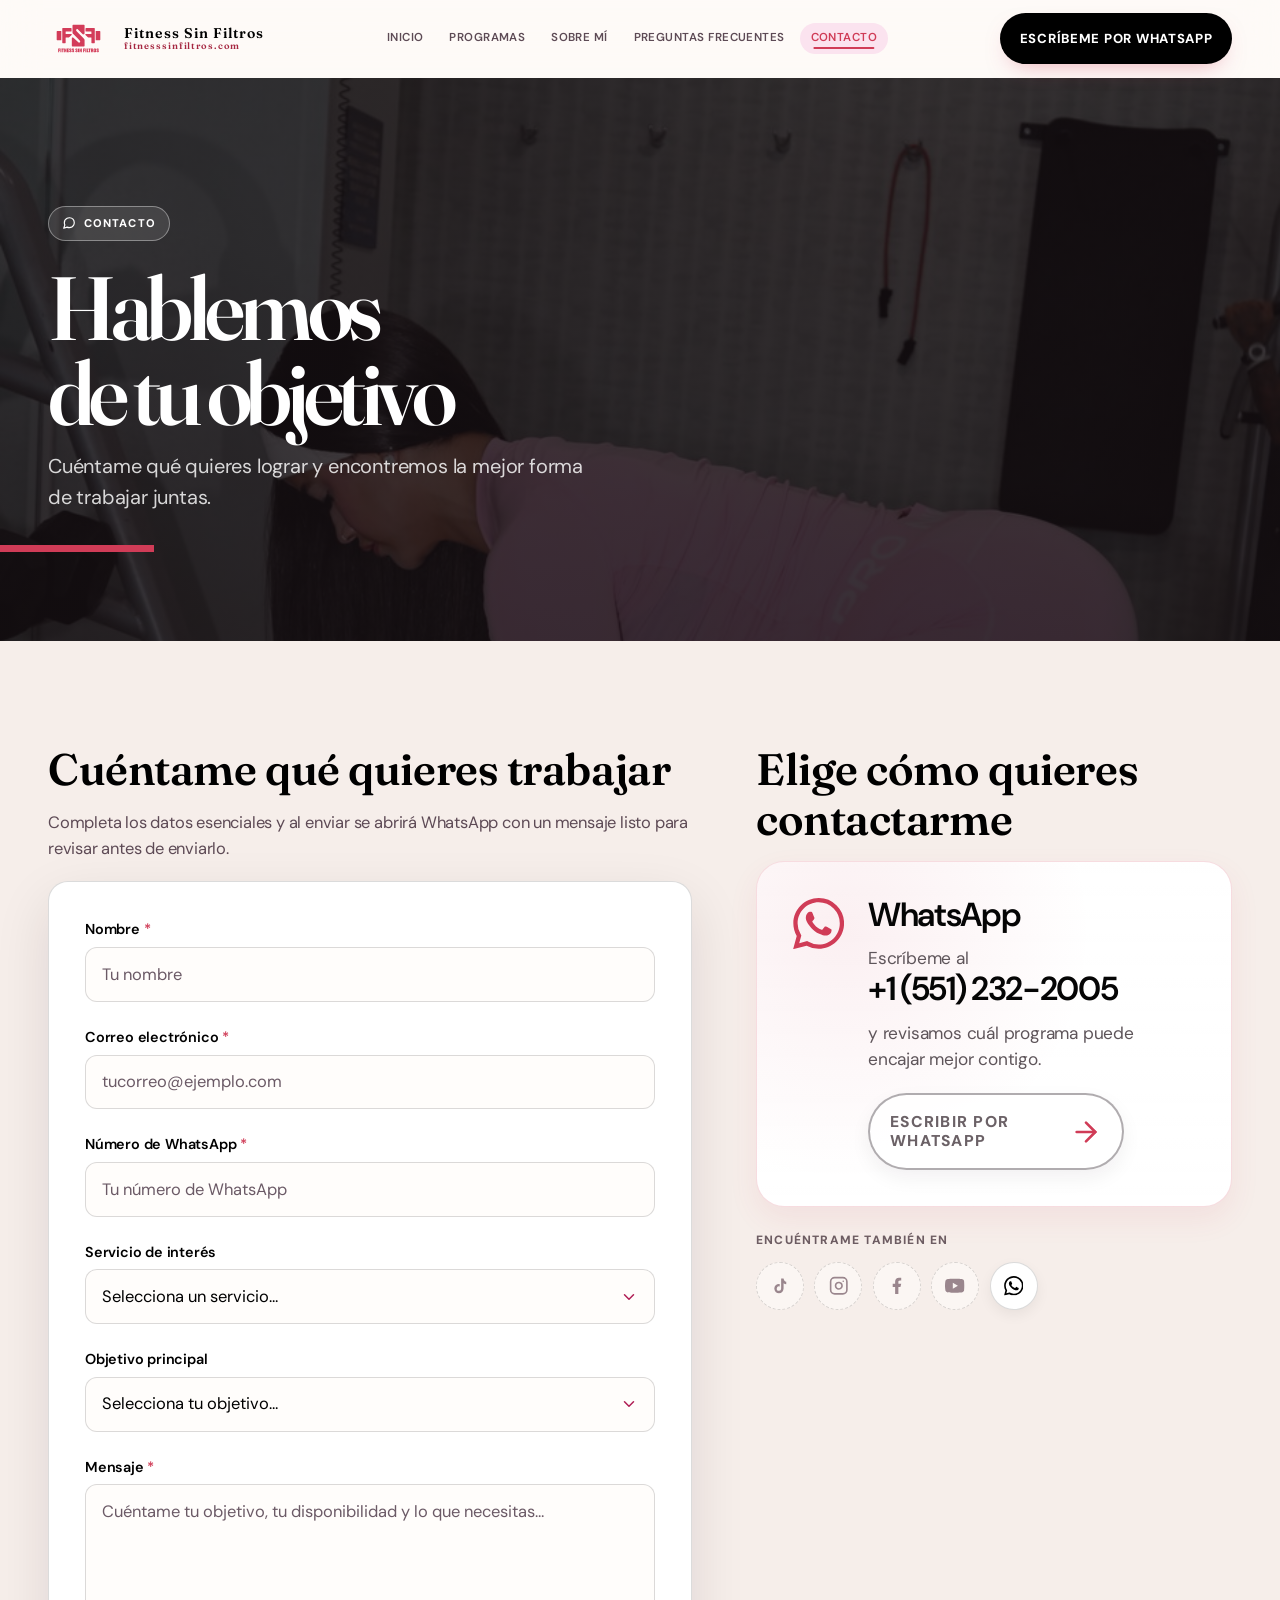
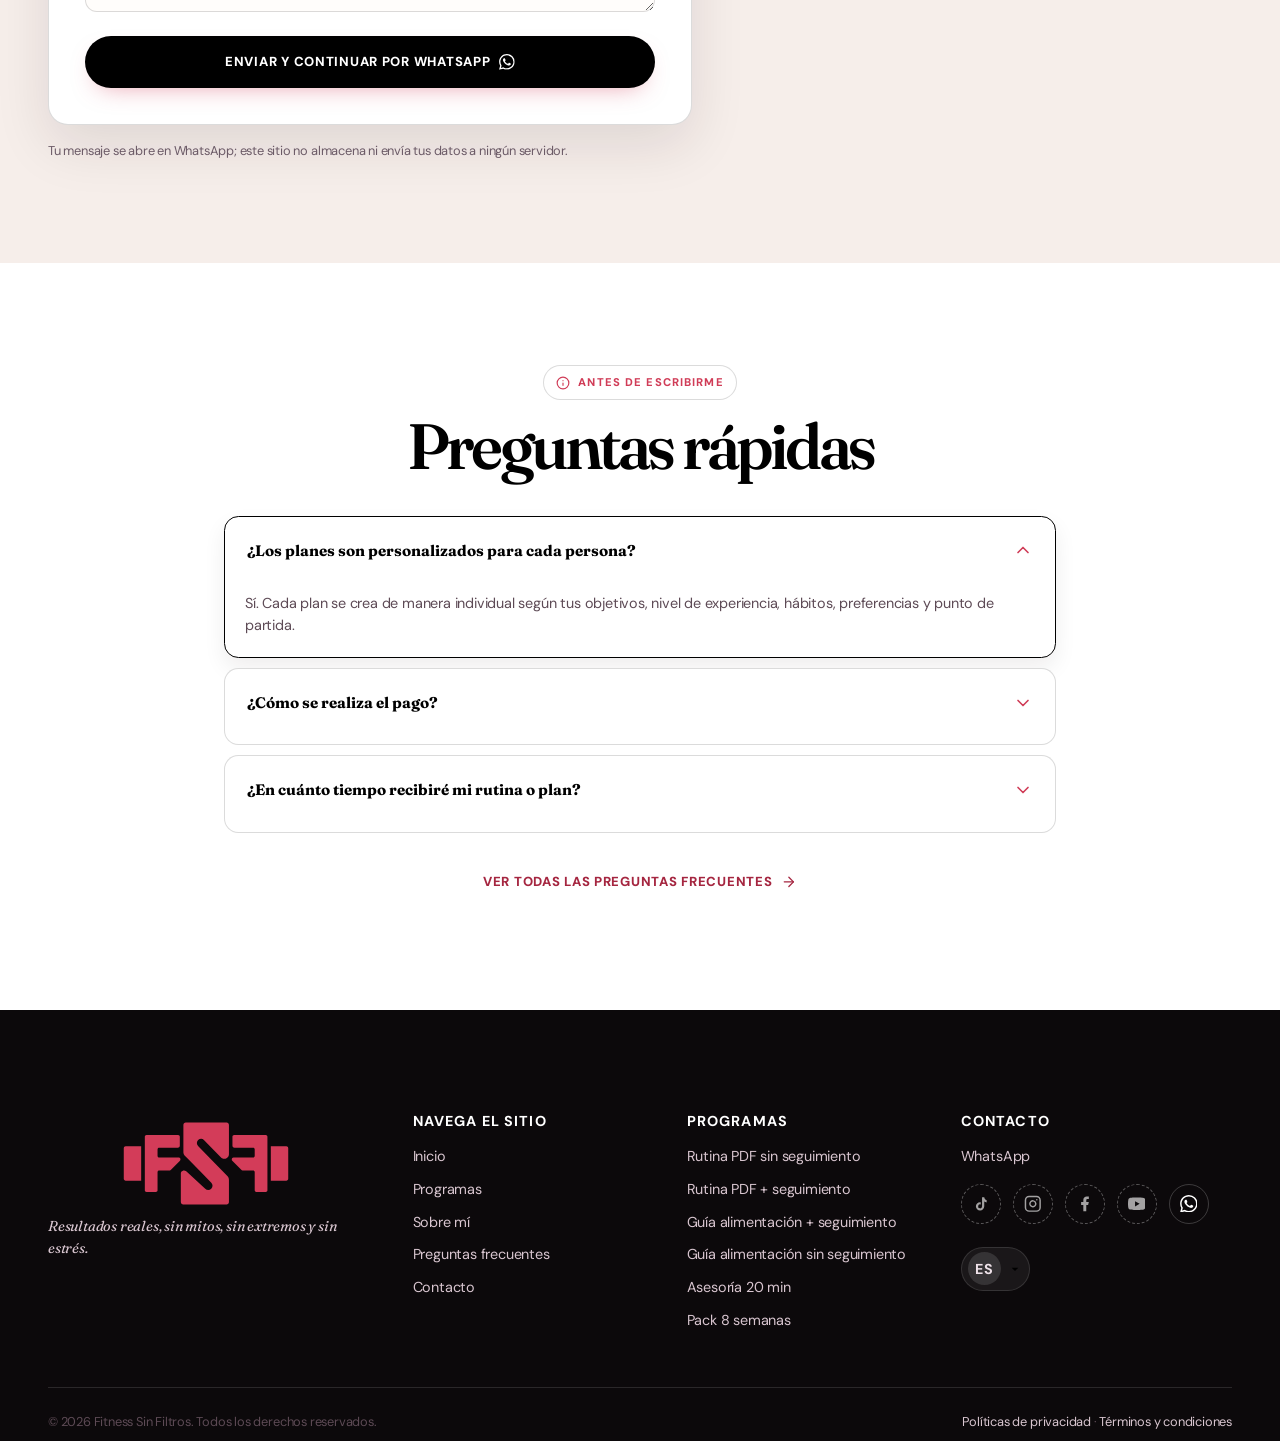
==== commit dab6a4e6: "SEO: OG image 1200x630 from hero photo, working absolute URLs for github.io, Twitter cards on all pa" ====
--- a/pages/contacto.html
+++ b/pages/contacto.html
@@ -22,7 +22,7 @@
     />
     <meta name="theme-color" content="#D23C58" />
     <!-- REVISAR ANTES DE PUBLICAR: confirmar URLs finales según hosting y estructura. -->
-    <link rel="canonical" href="https://fitnesssinfiltros.com/contacto.html" />
+    <link rel="canonical" href="https://jordan3327.github.io/fitnesssinfiltros-website/contacto.html" />
     <meta name="author" content="Fitness Sin Filtros" />
 
     <!-- Open Graph -->
@@ -33,9 +33,10 @@
       property="og:description"
       content="Cuéntanos tu objetivo y recibe orientación por WhatsApp para elegir el servicio que se adapte a ti. Sin formularios largos ni esperas."
     />
-    <meta property="og:url" content="https://fitnesssinfiltros.com/contacto.html" />
-    <meta property="og:image" content="https://fitnesssinfiltros.com/assets/logo/png/01.png" />
+    <meta property="og:url" content="https://jordan3327.github.io/fitnesssinfiltros-website/contacto.html" />
+    <meta property="og:image" content="https://jordan3327.github.io/fitnesssinfiltros-website/assets/og.jpg" />
     <meta property="og:locale" content="es_EC" />
+    <meta name="twitter:card" content="summary_large_image" />
 
     <link rel="icon" type="image/svg+xml" href="../assets/icons/favicon.svg" />
 
--- a/css/editorial-overhaul.css
+++ b/css/editorial-overhaul.css
@@ -297,15 +297,16 @@
   color: #fff;
 }
 
-.evolution-strip__stage {
-  position: relative;
-  min-height: clamp(38rem, 76vh, 54rem);
-}
+/* --- Historia por capítulos (experiencia scroll-driven) ------------------- */
+
+.evolution-strip { position: relative; }
 
 .evolution-strip__video,
 .evolution-strip__overlay {
-  position: absolute;
-  inset: 0;
+  position: sticky;
+  top: 0;
+  height: 100vh;
+  margin-bottom: -100vh;
 }
 
 .evolution-strip__video {
@@ -345,151 +346,273 @@
   margin-bottom: clamp(2.5rem, 4vw, 4rem);
 }
 
-.evolution-strip__sticky {
+.story { position: relative; height: 520vh; }
+
+.story__pin {
   position: sticky;
-  top: calc(var(--header-height) + 1rem);
+  top: 0;
+  height: 100vh;
   display: flex;
   align-items: center;
-  height: calc(100vh - var(--header-height) - 2rem);
+  overflow: hidden;
+  padding-top: var(--header-height, 4.5rem);
   z-index: 2;
-  margin-top: clamp(.5rem, 2vw, 1.5rem);
-}
-
-.evolution-strip__frame {
-  position: relative;
-  overflow: hidden;
-  width: min(calc(100vw - .5rem), 98rem);
-  max-width: none;
-  padding: .85rem clamp(.65rem, 1.2vw, 1.2rem);
-  border: 1px solid rgba(255, 255, 255, .14);
-  border-radius: 1.6rem;
-  background: linear-gradient(180deg, rgba(255, 255, 255, .06), rgba(255, 255, 255, .02));
-  box-shadow: var(--elevation-lifted);
-}
-
-.evolution-strip__frame::before,
-.evolution-strip__frame::after {
-  content: "";
-  position: absolute;
-  top: 0;
-  bottom: 0;
-  width: clamp(1.25rem, 4vw, 3rem);
+}
+
+.story__ghost {
+  position: absolute;
+  inset: 0 0 0 46%;
+  display: grid;
+  place-items: center;
   pointer-events: none;
-  z-index: 2;
-}
-
-.evolution-strip__frame::before {
-  left: 0;
-  background: linear-gradient(90deg, rgba(23, 16, 19, .9), transparent);
-}
-
-.evolution-strip__frame::after {
-  right: 0;
-  background: linear-gradient(270deg, rgba(23, 16, 19, .9), transparent);
-}
-
-.evolution-strip__track {
+  z-index: 0;
+}
+
+.story__ghost span {
+  grid-area: 1 / 1;
+  font-family: var(--font-heading, serif);
+  font-size: clamp(15rem, 30vw, 30rem);
+  font-weight: 800;
+  line-height: 1;
+  color: transparent;
+  -webkit-text-stroke: 2px rgba(255, 255, 255, 0.08);
+  opacity: 0;
+  transform: translateY(6vh) scale(0.96);
+  transition: opacity 0.6s var(--ease), transform 0.6s var(--ease);
+}
+
+.story__ghost span.is-active { opacity: 1; transform: none; }
+
+.story__stage {
   position: relative;
   z-index: 1;
-  display: flex;
-  gap: 1.15rem;
-  will-change: transform;
-  transform: translate3d(0, 0, 0);
-}
-
-.evolution-card {
+  display: grid;
+  grid-template-columns: minmax(0, 6fr) minmax(0, 5fr);
+  align-items: center;
+  gap: clamp(2rem, 5vw, 5rem);
+  width: min(calc(100% - clamp(3rem, 9vw, 8rem)), 82rem);
+  margin-inline: auto;
+}
+
+.story__media {
   position: relative;
-  flex: 0 0 clamp(18rem, 31vw, 24rem);
-  min-height: clamp(26rem, 60vh, 37rem);
+  margin: 0;
+  aspect-ratio: 4 / 5;
+  max-height: 60vh;
+  border-radius: 1.6rem;
   overflow: hidden;
-  border-radius: 1.45rem;
+  border: 1px solid rgba(255, 255, 255, 0.16);
+  outline: 2px dashed rgba(255, 255, 255, 0.14);
+  outline-offset: 14px;
+  box-shadow: 0 40px 90px rgba(0, 0, 0, 0.5);
   background: #000;
-  box-shadow: 0 24px 50px rgba(0, 0, 0, .24);
-}
-
-.evolution-card::after {
-  content: "";
-  position: absolute;
-  inset: 0;
-  z-index: 1;
-  background: linear-gradient(180deg, rgba(0, 0, 0, .08) 28%, rgba(0, 0, 0, .84) 100%);
-}
-
-.evolution-card img,
-.evolution-card__placeholder {
+}
+
+.story__media img {
   position: absolute;
   inset: 0;
   width: 100%;
   height: 100%;
-  transform: scale(1.03);
-  z-index: 0;
-}
-
-.evolution-card__placeholder {
-  justify-content: flex-end;
-  border-radius: inherit;
-  padding: 1.15rem;
-  border-style: solid;
-  background:
-    linear-gradient(145deg, rgba(255,255,255,.86), rgba(240,228,223,.92)),
-    repeating-linear-gradient(135deg, rgba(208,60,87,.08) 0 12px, rgba(255,255,255,0) 12px 24px);
-  color: #4f4046;
-}
-
-.evolution-card__placeholder strong {
-  font-size: clamp(1.2rem, 1.9vw, 1.8rem);
-}
-
-.evolution-card__placeholder p {
-  max-width: 18ch;
-  color: inherit;
-}
-
-.evolution-card img {
   object-fit: cover;
-  filter: saturate(.96) contrast(1.04);
-}
-
-.evolution-card__content {
-  position: absolute;
-  inset: auto 1rem 1rem;
+  opacity: 0;
+  transform: scale(1.12);
+  transition: opacity 0.65s ease, transform 0.9s ease;
+}
+
+.story__media img.is-active {
+  opacity: 1;
+  transform: scale(1);
+  transition: opacity 0.65s ease, transform 7.5s cubic-bezier(0.22, 0.61, 0.36, 1);
+}
+
+.story__media::after {
+  content: "";
+  position: absolute;
+  inset: 0;
+  background: linear-gradient(180deg, rgba(0, 0, 0, 0.24), transparent 30%, transparent 60%, rgba(0, 0, 0, 0.55));
+  pointer-events: none;
+}
+
+.story__segments {
+  position: absolute;
+  top: 1rem;
+  left: 1rem;
+  right: 1rem;
+  display: flex;
+  gap: 0.4rem;
   z-index: 2;
-  display: grid;
-  gap: .4rem;
-}
-
-.evolution-card__index {
+}
+
+.story__segments span {
+  flex: 1;
+  height: 3px;
+  border-radius: 999px;
+  background: rgba(255, 255, 255, 0.25);
+  overflow: hidden;
+}
+
+.story__segments i {
+  display: block;
+  height: 100%;
+  background: #fff;
+  transform-origin: left;
+  transform: scaleX(0);
+}
+
+.story__counter {
+  position: absolute;
+  right: 1rem;
+  bottom: 1rem;
+  z-index: 2;
   display: inline-flex;
+  align-items: baseline;
+  gap: 0.3rem;
+  padding: 0.4rem 0.75rem;
+  border-radius: 999px;
+  background: rgba(23, 16, 19, 0.55);
+  border: 1px solid rgba(255, 255, 255, 0.18);
+  backdrop-filter: blur(6px);
+  color: #fff;
+  font-weight: 800;
+  font-size: 0.85rem;
+  letter-spacing: 0.08em;
+}
+
+.story__counter-sep { opacity: 0.55; font-weight: 400; }
+
+.story__copy { position: relative; min-height: 21rem; }
+
+.story__chapter {
+  position: absolute;
+  inset: 0;
+  display: flex;
+  flex-direction: column;
+  justify-content: center;
+  gap: 0.9rem;
+  opacity: 0;
+  visibility: hidden;
+  transform: translateY(26px);
+  transition: opacity 0.5s var(--ease), transform 0.5s var(--ease), visibility 0s 0.5s;
+}
+
+.story__chapter.is-active {
+  opacity: 1;
+  visibility: visible;
+  transform: none;
+  transition: opacity 0.55s var(--ease) 0.1s, transform 0.55s var(--ease) 0.1s, visibility 0s 0s;
+}
+
+.story__chapter-kicker {
   width: fit-content;
+  border: 1px solid rgba(255, 255, 255, 0.28);
+  border-radius: 999px;
+  padding: 0.4rem 0.8rem;
+  background: rgba(255, 255, 255, 0.07);
+  color: #fff;
+  font-size: 0.68rem;
+  font-weight: 800;
+  letter-spacing: 0.16em;
+  text-transform: uppercase;
+}
+
+.story__chapter h3 {
+  margin: 0;
+  color: #fff;
+  font-size: clamp(2.2rem, 4.2vw, 3.8rem);
+  letter-spacing: -0.05em;
+  line-height: 0.98;
+}
+
+.story__chapter p {
+  margin: 0;
+  color: rgba(255, 255, 255, 0.8);
+  font-size: 1.05rem;
+  line-height: 1.6;
+  max-width: 36ch;
+}
+
+.story__chapter .story__cta { width: fit-content; margin-top: 0.4rem; }
+
+.story__chapter > * {
+  opacity: 0;
+  transform: translateY(16px);
+  transition: opacity 0.45s var(--ease), transform 0.45s var(--ease);
+}
+
+.story__chapter.is-active > * { opacity: 1; transform: none; }
+.story__chapter.is-active > :nth-child(1) { transition-delay: 0.15s; }
+.story__chapter.is-active > :nth-child(2) { transition-delay: 0.24s; }
+.story__chapter.is-active > :nth-child(3) { transition-delay: 0.33s; }
+.story__chapter.is-active > :nth-child(4) { transition-delay: 0.42s; }
+
+.story__controls {
+  grid-column: 1 / -1;
+  display: flex;
   align-items: center;
   justify-content: center;
-  border: 1px solid rgba(255, 255, 255, .22);
+  gap: 1.1rem;
+}
+
+.story__arrow {
+  display: inline-flex;
+  align-items: center;
+  justify-content: center;
+  width: 2.9rem;
+  height: 2.9rem;
   border-radius: 999px;
-  padding: .35rem .7rem;
-  background: rgba(255, 255, 255, .08);
+  border: 1px solid rgba(255, 255, 255, 0.28);
+  background: rgba(255, 255, 255, 0.06);
   color: #fff;
-  font-size: .68rem;
-  font-weight: 800;
-  letter-spacing: .16em;
-}
-
-.evolution-card h3 {
-  margin: 0;
-  color: #fff;
-  font-size: clamp(1.45rem, 2.1vw, 2rem);
-  letter-spacing: -.05em;
-}
-
-.evolution-card p {
-  margin: 0;
-  max-width: 16ch;
-  color: rgba(255, 255, 255, .78);
-  font-size: .92rem;
-  line-height: 1.5;
-}
-
-.evolution-card--accent {
-  border: 1px solid rgba(255, 255, 255, .12);
+  cursor: pointer;
+  transition: background 0.25s var(--ease), transform 0.25s var(--ease), border-color 0.25s var(--ease);
+}
+
+.story__arrow:hover { background: var(--brand-rose, #d03c57); border-color: var(--brand-rose, #d03c57); transform: scale(1.06); }
+.story__arrow:first-child .icon { transform: scaleX(-1); }
+
+.story__dots { display: flex; gap: 0.55rem; }
+
+.story__dot {
+  width: 0.55rem;
+  height: 0.55rem;
+  border-radius: 999px;
+  border: 0;
+  padding: 0;
+  background: rgba(255, 255, 255, 0.28);
+  cursor: pointer;
+  transition: background 0.25s var(--ease), transform 0.25s var(--ease), width 0.25s var(--ease);
+}
+
+.story__dot:hover { transform: scale(1.3); }
+.story__dot.is-active { background: var(--brand-rose, #d03c57); width: 1.6rem; }
+
+@media (max-width: 64em) {
+  .story { height: 460vh; }
+
+  .story__stage {
+    grid-template-columns: 1fr;
+    align-content: center;
+    gap: 1.4rem;
+    height: 100%;
+    width: calc(100% - 2.5rem);
+    padding-block: calc(var(--header-height, 4.5rem) + 0.75rem) 1rem;
+  }
+
+  .story__media { aspect-ratio: auto; height: 44vh; max-height: none; outline-offset: 10px; }
+  .story__copy { min-height: 15.5rem; }
+  .story__chapter { justify-content: flex-start; }
+  .story__chapter h3 { font-size: clamp(1.9rem, 7.5vw, 2.6rem); }
+  .story__chapter p { font-size: 0.98rem; }
+  .story__ghost { inset: 0; }
+  .story__ghost span { font-size: clamp(11rem, 42vw, 18rem); }
+}
+
+@media (prefers-reduced-motion: reduce) {
+  .story__media img,
+  .story__chapter,
+  .story__chapter > *,
+  .story__ghost span { transition: none; }
+  .story__media img { transform: none; }
 }
 
 #servicios { background: #fffdfb; }
@@ -1092,11 +1215,6 @@
   .benefits-grid--even { grid-template-columns: repeat(2, 1fr); }
 }
 
-/* Zoom sutil de la foto al pasar el cursor sobre las tarjetas del strip */
-.evolution-card img { transition: transform 0.6s var(--motion-ease-out); }
-.evolution-card:hover img,
-.evolution-card:focus-within img { transform: scale(1.08); }
-
 /* Badge "Más popular" */
 .service-card--popular { position: relative; }
 .popular-badge {
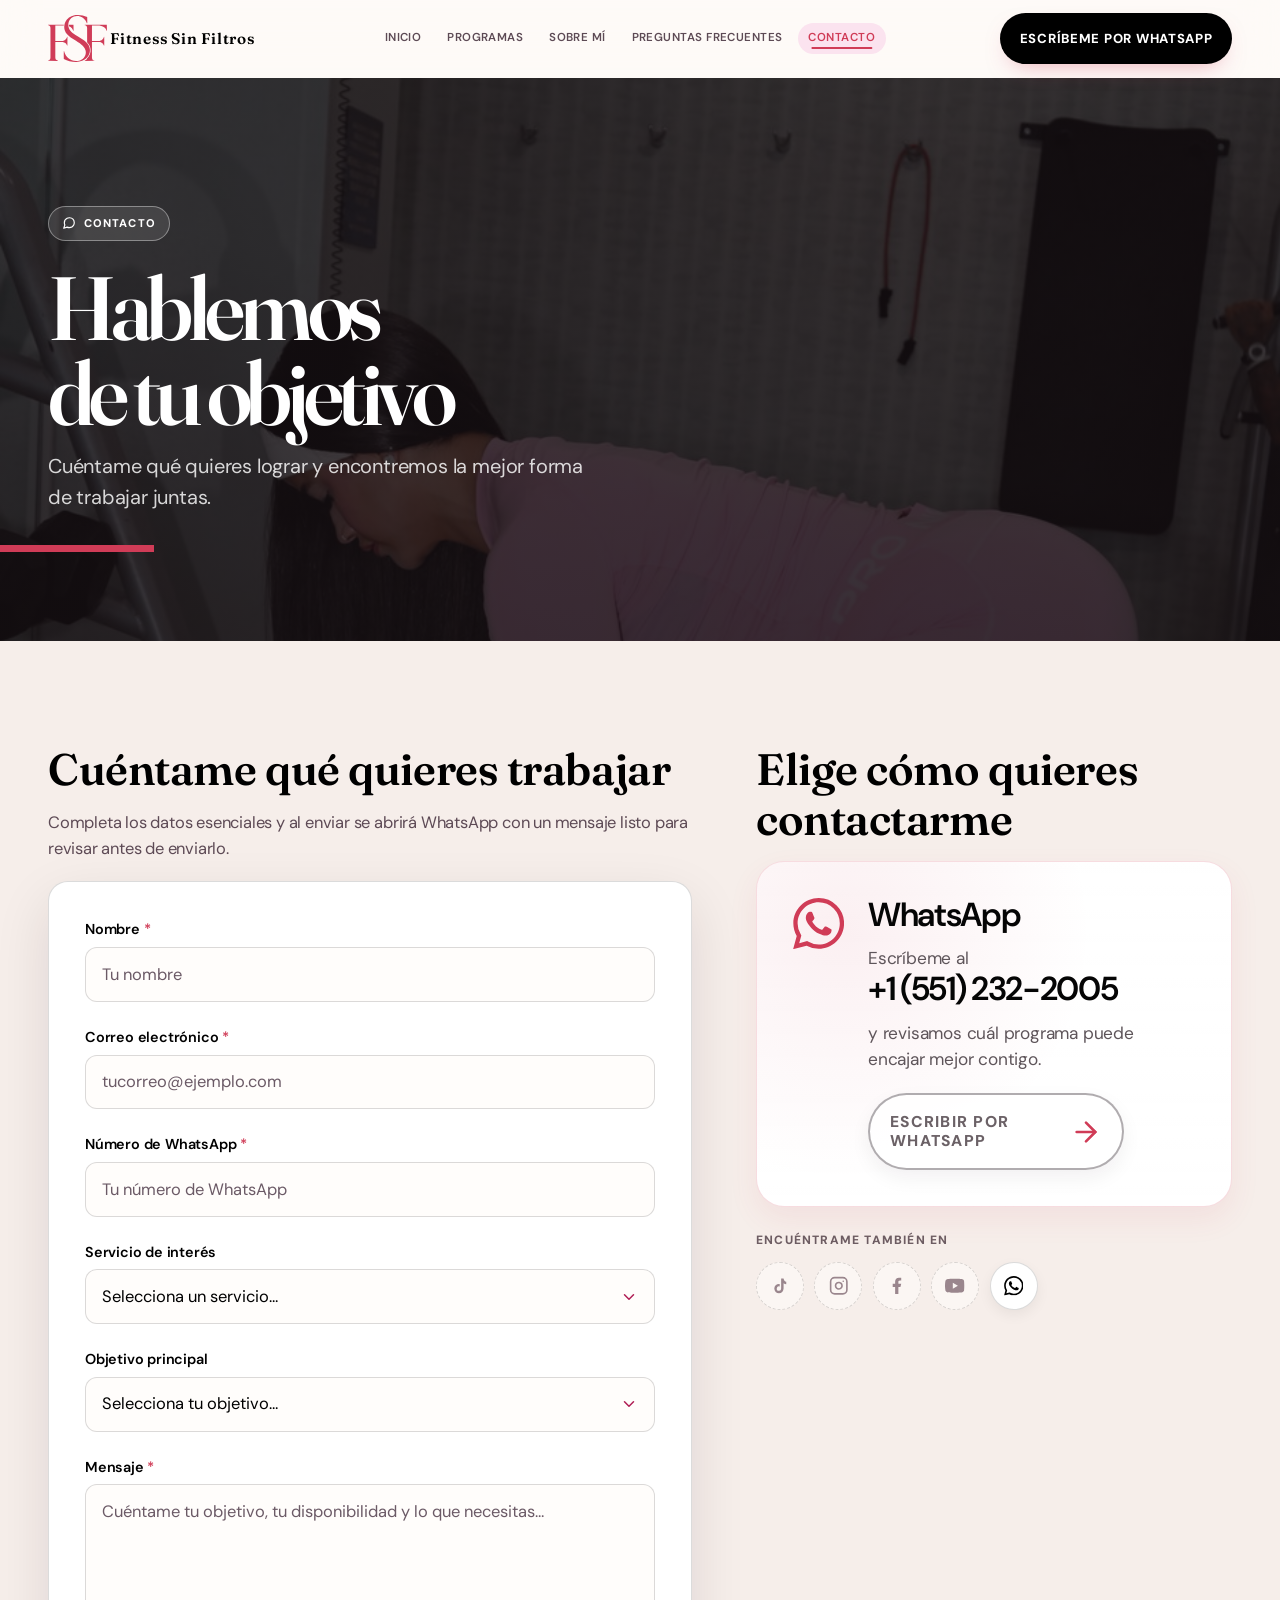
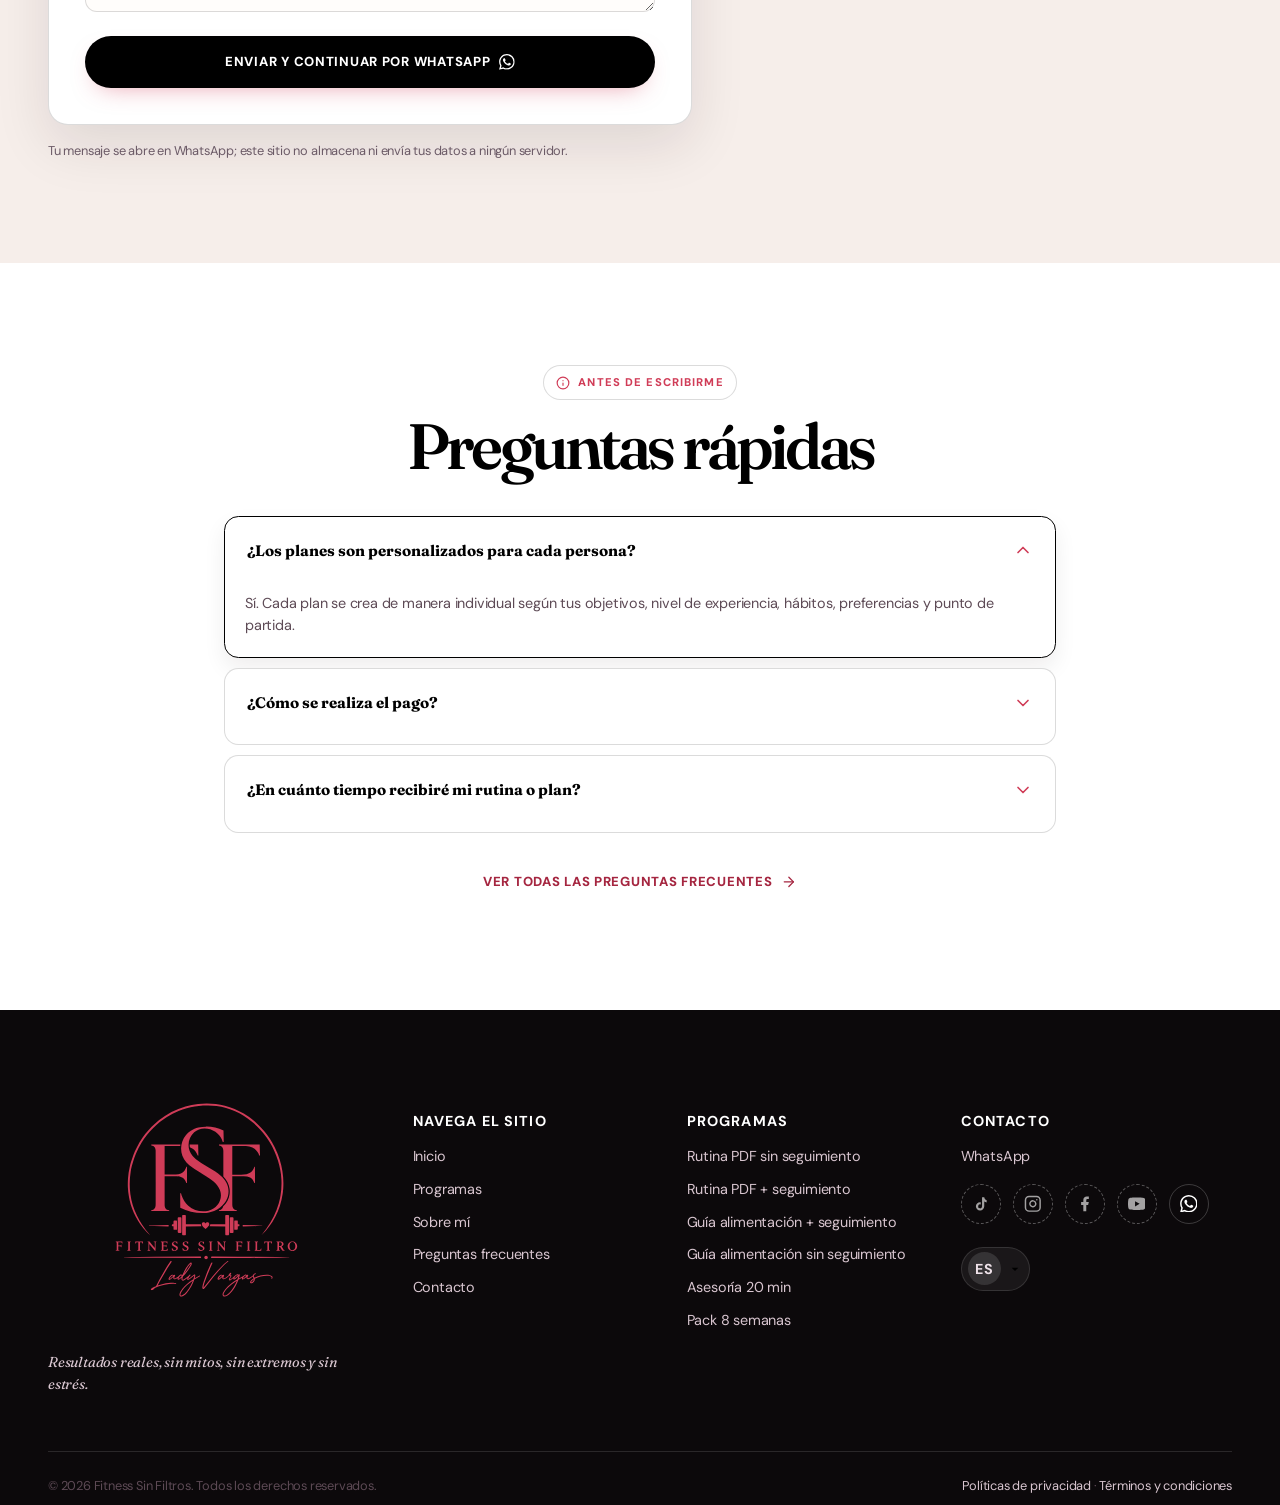
==== commit 06f1a037: "FSF" ====
--- a/pages/contacto.html
+++ b/pages/contacto.html
@@ -190,7 +190,7 @@
     <header class="site-header">
       <div class="container header-inner">
         <a class="brand" href="../index.html" aria-label="Fitness Sin Filtros, página de inicio">
-          <img class="brand-logo" src="../assets/logo/complet.svg" alt="Fitness Sin Filtros" />
+          <img class="brand-logo" src="../assets/logo/SVG PART/FSF.svg" alt="Fitness Sin Filtros" />
           <span><span class="brand-name">Fitness Sin Filtros</span><span class="brand-domain">fitnesssinfiltros.com</span></span>
         </a>
 
@@ -528,7 +528,7 @@
         <div class="footer-grid">
           <div class="footer-brand footer-col">
             <a class="brand" href="../index.html" aria-label="Fitness Sin Filtros, página de inicio">
-              <img class="brand-logo" src="../assets/logo/FSF.svg" alt="Fitness Sin Filtros" />
+              <img class="brand-logo" src="../assets/logo/SVG PART/Logocompleto.svg" alt="Fitness Sin Filtros" />
             </a>
             <p class="footer-claim">Resultados reales, sin mitos, sin extremos y sin estrés.</p>
           </div>
--- a/css/style.css
+++ b/css/style.css
@@ -787,7 +787,7 @@
 .service-card__top {
   display: flex;
   justify-content: space-between;
-  align-items: flex-start;
+  align-items: center;
   gap: var(--space-2);
   min-width: 0;
 }
--- a/css/editorial-overhaul.css
+++ b/css/editorial-overhaul.css
@@ -41,21 +41,36 @@
 }
 
 .brand {
-  gap: clamp(0.5rem, 1.5vw, 0.9rem);
+  display: inline-flex;
+  align-items: center;
+  gap: clamp(0.45rem, 1.2vw, 0.8rem);
   min-width: 0;
 }
 
 .brand-logo {
   display: block;
-  width: clamp(3.1rem, 4.8vw, 4.2rem);
+  width: clamp(3.25rem, 4.6vw, 4.55rem);
   height: auto;
-  aspect-ratio: 1;
+  aspect-ratio: auto;
   flex: 0 0 auto;
   object-fit: contain;
+  max-width: 100%;
 }
 .brand-mark { width: 2rem; height: 2rem; border: 1px solid var(--line-strong); background: #fff; }
-.brand-name { display: block; font-size: .88rem; letter-spacing: .07em; white-space: nowrap; }
-.brand-domain { display: block; font-size: .58rem; letter-spacing: .095em; white-space: nowrap; color: var(--color-fuchsia-dark); }
+.brand > span {
+  display: flex;
+  align-items: center;
+  min-width: 0;
+}
+.brand-name {
+  display: block;
+  font-size: .96rem;
+  letter-spacing: .05em;
+  line-height: 1;
+  white-space: nowrap;
+  color: var(--brand-black);
+}
+.brand-domain { display: none; }
 
 .main-nav .nav-list { gap: .25rem; }
 .nav-link {
@@ -280,6 +295,8 @@
   position: relative;
   overflow: clip;
   isolation: isolate;
+  padding-top: 0;
+  padding-bottom: clamp(3rem, 5vw, 5rem);
   background:
     radial-gradient(circle at top left, rgba(208, 60, 87, .18), transparent 38%),
     linear-gradient(180deg, #150f12 0%, #120d11 100%);
@@ -324,7 +341,7 @@
   min-width: 100%;
   min-height: 100%;
   border: 0;
-  transform: translate(-50%, -50%) scale(1.18);
+  transform: translate(-50%, -50%) scale(1.24);
   filter: saturate(.72) brightness(.33) contrast(1.08);
 }
 
@@ -338,12 +355,14 @@
 .evolution-strip .container {
   position: relative;
   z-index: 3;
+  padding-top: clamp(4rem, 7vw, 7rem);
 }
 
 .evolution-strip .section-head {
   position: relative;
   z-index: 4;
-  margin-bottom: clamp(2.5rem, 4vw, 4rem);
+  margin-top: 0;
+  margin-bottom: clamp(3rem, 4.5vw, 4.5rem);
 }
 
 .story { position: relative; height: 520vh; }
@@ -375,7 +394,7 @@
   font-weight: 800;
   line-height: 1;
   color: transparent;
-  -webkit-text-stroke: 2px rgba(255, 255, 255, 0.08);
+  -webkit-text-stroke: 1.5px rgba(255, 255, 255, 0.08);
   opacity: 0;
   transform: translateY(6vh) scale(0.96);
   transition: opacity 0.6s var(--ease), transform 0.6s var(--ease);
@@ -618,7 +637,6 @@
 #servicios { background: #fffdfb; }
 .services-grid { gap: 1rem; }
 .service-card, .service-detail {
-  overflow: hidden;
   border: 1px solid var(--line-strong);
   border-radius: 1.25rem;
   background: #fff;
@@ -629,6 +647,7 @@
   content: "";
   position: absolute;
   inset: 0;
+  border-radius: inherit;
   pointer-events: none;
   background: radial-gradient(300px circle at var(--pointer-x, 50%) var(--pointer-y, 50%), rgba(208,60,87,.14), transparent 45%);
   opacity: 0;
@@ -837,16 +856,19 @@
 .footer-brand .brand-mark { background: #fff; }
 .footer-brand .brand {
   width: 100%;
-  height: clamp(5.9rem, 7vw, 7.4rem);
-  align-items: flex-start;
+  min-height: clamp(5.9rem, 7vw, 7.4rem);
+  height: auto;
+  align-items: center;
   justify-content: center;
-  overflow: hidden;
+  overflow: visible;
   margin-bottom: .15rem;
 }
 .footer-brand .brand-logo {
   width: clamp(12rem, 18vw, 15.5rem);
-  transform: translateY(-28%);
-  transform-origin: center top;
+  height: auto;
+  max-width: 100%;
+  transform: translateY(-12%);
+  transform-origin: center center;
 }
 .footer-bottom { margin-top: 3.5rem; }
 .back-to-top { right: 1rem; bottom: 1rem; background: var(--brand-black); border: 1px solid rgba(255,255,255,.6); }
@@ -860,7 +882,35 @@
   .brand-name { font-size: .85rem; }
 }
 
+@media (max-width: 767px) {
+  .header-inner {
+    display: grid;
+    grid-template-columns: 1fr auto 1fr;
+    align-items: center;
+    column-gap: .5rem;
+  }
+
+  .brand {
+    grid-column: 2;
+    justify-self: center;
+    align-items: center;
+  }
+
+  .menu-toggle {
+    grid-column: 3;
+    justify-self: end;
+  }
+}
+
 @media (min-width: 1024px) {
+  .brand {
+    gap: clamp(0.25rem, .75vw, 0.5rem);
+  }
+
+  .brand > span {
+    transform: translateX(-0.3rem);
+  }
+
   .hero-grid { grid-template-columns: 1.14fr .86fr; }
   .hero-media { margin-right: -2rem; }
   .services-grid { grid-template-columns: repeat(3, 1fr); }
@@ -1273,6 +1323,226 @@
 }
 
 /* ==========================================================================
+   ELEMENTOS FLOTANTES DECORATIVOS
+   Iconos del sprite en flotación lenta, puntos estratégicos.
+   ========================================================================== */
+
+.float-el {
+  position: absolute;
+  width: clamp(2rem, 3.5vw, 3.4rem);
+  height: clamp(2rem, 3.5vw, 3.4rem);
+  pointer-events: none;
+  z-index: 0;
+  opacity: var(--fo, 0.12);
+  color: var(--fc, var(--brand-rose, #d03c57));
+  animation: float-drift var(--fd, 9s) ease-in-out var(--fdel, 0s) infinite alternate;
+  will-change: transform;
+}
+
+@keyframes float-drift {
+  from { transform: translateY(-12px) rotate(-7deg); }
+  to { transform: translateY(14px) rotate(6deg); }
+}
+
+.brand-about, .cta-final { position: relative; overflow: hidden; }
+.brand-about .container, .cta-final .container { position: relative; z-index: 1; }
+
+@media (max-width: 640px) {
+  .float-el { display: none; }
+}
+
+@media (prefers-reduced-motion: reduce) {
+  .float-el { animation: none; }
+}
+
+/* ==========================================================================
+   ANTES / DESPUÉS — slider arrastrable
+   ========================================================================== */
+
+.ba-section { background: #171114; color: #fff; }
+.ba-section .section-head h2 { color: #fff; }
+.ba-section .section-head h2 em { color: var(--brand-rose, #d03c57); font-style: italic; }
+.ba-section .section-head .lead { color: rgba(255, 255, 255, 0.78); }
+.ba-section .eyebrow {
+  background: rgba(255, 255, 255, 0.08);
+  border-color: rgba(255, 255, 255, 0.3);
+  color: #fff;
+}
+
+.ba-slider {
+  --ba-pos: 50%;
+  position: relative;
+  width: min(100%, 30rem);
+  margin-inline: auto;
+  aspect-ratio: 4 / 5;
+  border-radius: 1.6rem;
+  overflow: hidden;
+  border: 1px solid rgba(255, 255, 255, 0.16);
+  outline: 2px dashed rgba(255, 255, 255, 0.14);
+  outline-offset: 14px;
+  box-shadow: 0 40px 90px rgba(0, 0, 0, 0.5);
+  background: #000;
+}
+
+.ba-img,
+.ba-after img {
+  position: absolute;
+  inset: 0;
+  width: 100%;
+  height: 100%;
+  object-fit: cover;
+  user-select: none;
+  -webkit-user-drag: none;
+}
+
+.ba-after {
+  position: absolute;
+  inset: 0;
+  clip-path: inset(0 0 0 var(--ba-pos));
+}
+
+.ba-tag {
+  position: absolute;
+  top: 1rem;
+  z-index: 2;
+  padding: 0.35rem 0.75rem;
+  border-radius: 999px;
+  background: rgba(23, 16, 19, 0.6);
+  border: 1px solid rgba(255, 255, 255, 0.25);
+  backdrop-filter: blur(6px);
+  color: #fff;
+  font-size: 0.68rem;
+  font-weight: 800;
+  letter-spacing: 0.16em;
+  text-transform: uppercase;
+}
+
+.ba-tag--before { left: 1rem; }
+.ba-tag--after { right: 1rem; }
+
+.ba-handle {
+  position: absolute;
+  top: 0;
+  bottom: 0;
+  left: var(--ba-pos);
+  width: 2px;
+  margin-left: -1px;
+  background: #fff;
+  z-index: 2;
+  box-shadow: 0 0 18px rgba(0, 0, 0, 0.55);
+}
+
+.ba-grip {
+  position: absolute;
+  top: 50%;
+  left: 50%;
+  transform: translate(-50%, -50%);
+  display: flex;
+  align-items: center;
+  gap: 0.05rem;
+  width: 3.1rem;
+  height: 3.1rem;
+  justify-content: center;
+  border-radius: 999px;
+  background: var(--brand-rose, #d03c57);
+  color: #fff;
+  box-shadow: 0 10px 26px rgba(0, 0, 0, 0.45);
+}
+
+.ba-grip .icon { width: 1.05rem; height: 1.05rem; }
+.ba-grip .icon:first-of-type { transform: scaleX(-1); }
+
+.ba-range {
+  position: absolute;
+  inset: 0;
+  width: 100%;
+  height: 100%;
+  opacity: 0;
+  margin: 0;
+  cursor: ew-resize;
+  z-index: 3;
+  -webkit-appearance: none;
+  appearance: none;
+  background: transparent;
+}
+
+.ba-slider:focus-within .ba-grip {
+  outline: 3px solid rgba(255, 255, 255, 0.85);
+  outline-offset: 3px;
+}
+
+.ba-hint {
+  text-align: center;
+  color: rgba(255, 255, 255, 0.55);
+  margin-top: 1.75rem;
+  font-size: 0.8rem;
+  letter-spacing: 0.18em;
+  text-transform: uppercase;
+}
+
+@media (prefers-reduced-motion: reduce) {
+  .ba-after { transition: none; }
+}
+
+/* ==========================================================================
+   OBJETOS FLOTANTES — elementos de gym en puntos estratégicos
+   ========================================================================== */
+
+.floaters {
+  position: absolute;
+  inset: 0;
+  overflow: hidden;
+  pointer-events: none;
+  z-index: 0;
+}
+
+.brand-about .container,
+.process .container { position: relative; z-index: 1; }
+
+.fl {
+  position: absolute;
+  width: 2.7rem;
+  height: 2.7rem;
+  opacity: 0.12;
+  animation: fl-float var(--fl-dur, 8s) ease-in-out var(--fl-delay, 0s) infinite alternate;
+}
+
+.fl-hero-1 { top: 15%; left: 4%; color: var(--brand-rose, #d03c57); --fl-dur: 7.5s; }
+.fl-hero-2 { top: 66%; left: 47%; width: 2rem; height: 2rem; color: var(--brand-rose, #d03c57); opacity: 0.1; --fl-dur: 9s; --fl-delay: 0.8s; }
+.fl-hero-3 { top: 28%; right: 5%; color: var(--brand-rose, #d03c57); --fl-dur: 8.5s; --fl-delay: 0.4s; }
+
+.fl-marca-1 { top: 11%; right: 5%; color: #fff; opacity: 0.08; --fl-dur: 9s; }
+.fl-marca-2 { bottom: 13%; left: 4%; color: #fff; opacity: 0.07; --fl-dur: 10s; --fl-delay: 1s; }
+
+.fl-proceso-1 { top: 16%; left: 5%; color: #fff; opacity: 0.16; --fl-dur: 8s; }
+.fl-proceso-2 { bottom: 15%; right: 6%; color: #fff; opacity: 0.14; --fl-dur: 9.5s; --fl-delay: 0.6s; }
+
+@keyframes fl-float {
+  from { transform: translateY(-12px) rotate(-8deg); }
+  to { transform: translateY(12px) rotate(7deg); }
+}
+
+/* Latido suave del corazón en los CTA finales */
+.cta-final { position: relative; }
+.cta-final .container > svg.icon {
+  animation: fl-beat 2.6s ease-in-out infinite;
+  transform-origin: center;
+}
+
+@keyframes fl-beat {
+  0%, 100% { transform: scale(1); }
+  12% { transform: scale(1.09); }
+  24% { transform: scale(1); }
+  36% { transform: scale(1.07); }
+  48% { transform: scale(1); }
+}
+
+@media (prefers-reduced-motion: reduce) {
+  .fl,
+  .cta-final .container > svg.icon { animation: none; }
+}
+
+/* ==========================================================================
    FONDOS FOTOGRÁFICOS ESTRATÉGICOS
    Foto + overlay oscuro en heroes internos, CTA final y proceso.
    ========================================================================== */
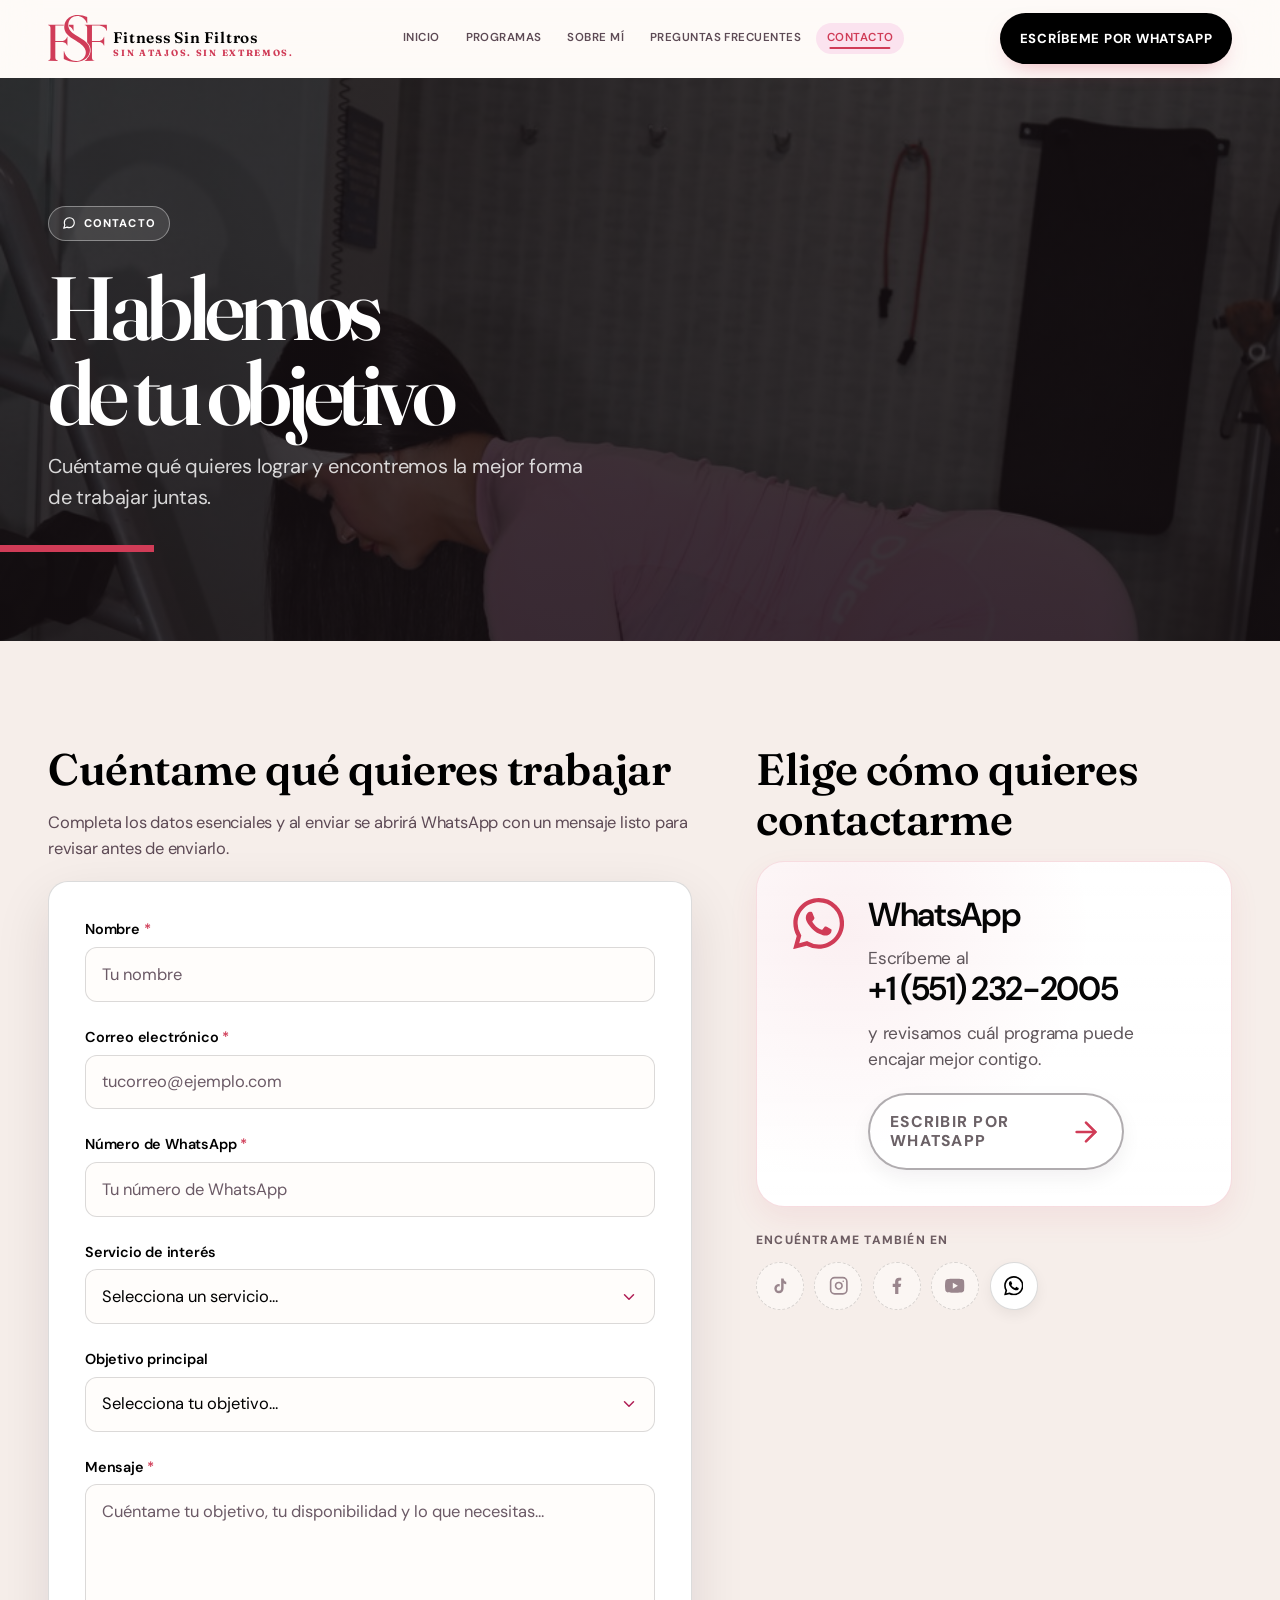
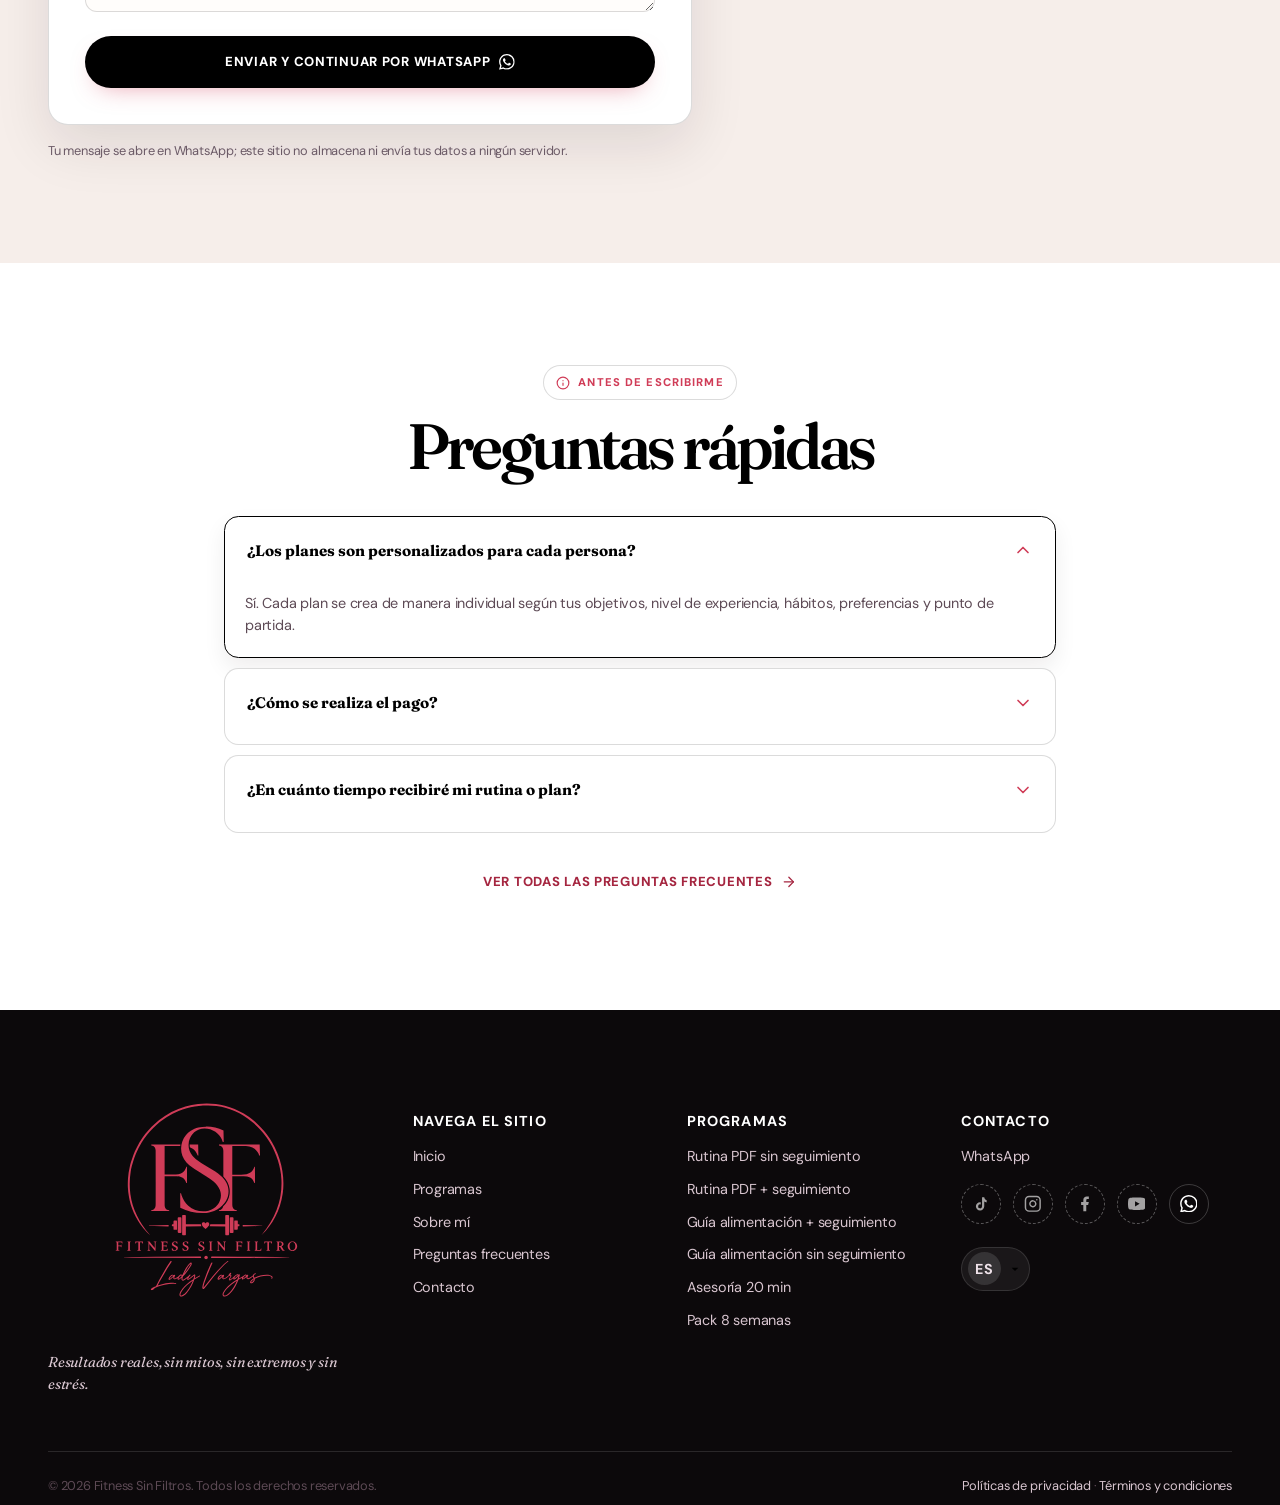
==== commit 4bf88ee7: "Cleanup production-ready branding and links" ====
--- a/pages/contacto.html
+++ b/pages/contacto.html
@@ -5,7 +5,6 @@
     <meta name="viewport" content="width=device-width, initial-scale=1.0" />
     <script>document.documentElement.classList.add("js");</script>
     <script>
-      /* i18n: aplica el idioma guardado antes del primer pintado (evita parpadeo). */
       (function () {
         try {
           if (localStorage.getItem("fsf-language") === "en") {
@@ -15,30 +14,29 @@
       })();
     </script>
 
-    <title>Contacto | Fitness Sin Filtros</title>
+    <title>FSF · Contacto</title>
     <meta
       name="description"
       content="Cuéntanos tu objetivo y recibe orientación por WhatsApp para elegir el servicio que se adapte a ti. Sin formularios largos ni esperas."
     />
+    <meta name="application-name" content="Fitness Sin Filtros" />
     <meta name="theme-color" content="#D23C58" />
-    <!-- REVISAR ANTES DE PUBLICAR: confirmar URLs finales según hosting y estructura. -->
-    <link rel="canonical" href="https://jordan3327.github.io/fitnesssinfiltros-website/contacto.html" />
+    <link rel="icon" type="image/svg+xml" href="../assets/logo/SVG PART/FSF.svg?v=20260827" />
+    <link rel="canonical" href="https://fitnesssinfiltros.com/contacto.html" />
     <meta name="author" content="Fitness Sin Filtros" />
 
     <!-- Open Graph -->
     <meta property="og:type" content="website" />
     <meta property="og:site_name" content="Fitness Sin Filtros" />
-    <meta property="og:title" content="Contacto | Fitness Sin Filtros" />
+    <meta property="og:title" content="FSF · Contacto" />
     <meta
       property="og:description"
       content="Cuéntanos tu objetivo y recibe orientación por WhatsApp para elegir el servicio que se adapte a ti. Sin formularios largos ni esperas."
     />
-    <meta property="og:url" content="https://jordan3327.github.io/fitnesssinfiltros-website/contacto.html" />
-    <meta property="og:image" content="https://jordan3327.github.io/fitnesssinfiltros-website/assets/og.jpg" />
+    <meta property="og:url" content="https://fitnesssinfiltros.com/contacto.html" />
+    <meta property="og:image" content="https://fitnesssinfiltros.com/assets/og.jpg" />
     <meta property="og:locale" content="es_EC" />
     <meta name="twitter:card" content="summary_large_image" />
-
-    <link rel="icon" type="image/svg+xml" href="../assets/icons/favicon.svg" />
 
     <link rel="preconnect" href="https://fonts.googleapis.com" />
     <link rel="preconnect" href="https://fonts.gstatic.com" crossorigin />
@@ -191,7 +189,10 @@
       <div class="container header-inner">
         <a class="brand" href="../index.html" aria-label="Fitness Sin Filtros, página de inicio">
           <img class="brand-logo" src="../assets/logo/SVG PART/FSF.svg" alt="Fitness Sin Filtros" />
-          <span><span class="brand-name">Fitness Sin Filtros</span><span class="brand-domain">fitnesssinfiltros.com</span></span>
+          <span>
+            <span class="brand-name">Fitness Sin Filtros</span>
+            <span class="brand-subtitle">Sin atajos. Sin extremos.</span>
+          </span>
         </a>
 
         <nav class="main-nav" aria-label="Navegación principal">
@@ -326,9 +327,9 @@
                     <option value="" selected disabled>Selecciona tu objetivo…</option>
                     <option>Definición</option>
                     <option>Ganar masa muscular</option>
-                    <option>Entrenamiento guiado</option>
                     <option>Mejorar hábitos alimenticios</option>
                     <option>Aumentar energía</option>
+                    <option>Necesito orientación para elegir un plan</option>
                     <option>Otro objetivo</option>
                   </select>
                   <p class="field-error" id="contact-goal-error" role="alert"></p>
@@ -394,7 +395,6 @@
                   <svg class="icon" aria-hidden="true"><use href="#icon-mail"></use></svg>
                   <div>
                     <strong>Correo</strong>
-                    <!-- PENDIENTE_CLIENTE: correo oficial (se rellena desde js/config.js) -->
                     <p>Úsalo si prefieres dejar tu consulta o información por escrito.</p>
                     <a class="btn btn-ghost" href="mailto:">Correo electrónico</a>
                   </div>
@@ -404,8 +404,7 @@
                   <svg class="icon" aria-hidden="true"><use href="#icon-clock"></use></svg>
                   <div>
                     <strong>Horarios de atención</strong>
-                    <!-- PENDIENTE_CLIENTE: confirmar horarios reales -->
-                    <p data-contact-schedule-text>[PENDIENTE_CLIENTE: añadir los horarios de atención]</p>
+                    <p data-contact-schedule-text>Horario por confirmar por WhatsApp.</p>
                   </div>
                 </div>
 
@@ -413,13 +412,10 @@
                   <svg class="icon" aria-hidden="true"><use href="#icon-pin"></use></svg>
                   <div>
                     <strong>Atención</strong>
-                    <!-- PENDIENTE_CLIENTE: confirmar modalidad y zona de atención -->
-                    <p data-contact-modality-text>[PENDIENTE_CLIENTE: añadir la modalidad de atención (online, presencial o híbrida)]</p>
+                    <p data-contact-modality-text>Atención online y presencial según disponibilidad.</p>
                   </div>
                 </div>
               </div>
-
-              <!-- PENDIENTE_CLIENTE: enlaces oficiales de redes sociales (desde js/config.js) -->
               <nav class="social-connect social-list social-list--spaced" aria-label="Redes sociales de Fitness Sin Filtros">
                 <p class="social-connect__label">Encuéntrame también en</p>
                 <div class="social-connect__icons">
@@ -561,15 +557,12 @@
             <ul class="footer-list" role="list">
               <li><a href="#" data-whatsapp data-whatsapp-msg="Hola, quiero orientación para elegir el servicio más adecuado para mi objetivo.">WhatsApp</a></li>
               <li data-email>
-                <!-- PENDIENTE_CLIENTE: correo oficial (desde js/config.js) -->
                 <a href="mailto:">Correo electrónico</a>
               </li>
               <li data-social="instagram">
-                <!-- PENDIENTE_CLIENTE: enlace oficial de Instagram (desde js/config.js) -->
                 <a href="#">Instagram</a>
               </li>
               <li data-social="facebook">
-                <!-- PENDIENTE_CLIENTE: enlace oficial de Facebook (desde js/config.js) -->
                 <a href="#">Facebook</a>
               </li>
             </ul>
@@ -683,3 +676,5 @@
     <script src="../js/main.js"></script>
   </body>
 </html>
+
+
--- a/css/style.css
+++ b/css/style.css
@@ -315,6 +315,7 @@
 /* --- Header ------------------------------------------------------------ */
 
 .site-header {
+  position: -webkit-sticky;
   position: sticky;
   top: 0;
   z-index: 100;
--- a/css/components.css
+++ b/css/components.css
@@ -1,5 +1,5 @@
-/* ==========================================================================
-   components.css — Componentes reutilizables
+﻿/* ==========================================================================
+   components.css â€” Componentes reutilizables
    ========================================================================== */
 
 /* --- Iconos (sprite SVG) ------------------------------------------------ */
@@ -70,7 +70,7 @@
   background: var(--color-white);
 }
 
-/* --- Contenido legal (políticas / términos) ------------------------------ */
+/* --- Contenido legal (polÃ­ticas / tÃ©rminos) ------------------------------ */
 
 .legal article {
   max-width: var(--container-narrow);
@@ -131,7 +131,7 @@
   height: 0.95em;
 }
 
-/* --- lista de verificación (checks) -------------------------------------- */
+/* --- lista de verificaciÃ³n (checks) -------------------------------------- */
 
 .check-list {
   list-style: none;
@@ -155,22 +155,7 @@
   margin-top: 0.12rem;
 }
 
-/* --- Aviso de "demo" (testimonios de ejemplo) ------------------------------ */
-
-.demo-badge {
-  display: inline-block;
-  font-size: var(--fs-tiny);
-  font-weight: 700;
-  letter-spacing: 0.06em;
-  text-transform: uppercase;
-  color: var(--color-ink-muted);
-  border: 1px dashed var(--color-border-strong);
-  border-radius: var(--radius-full);
-  padding: 0.3rem 0.8rem;
-  margin-bottom: var(--space-2);
-}
-
-/* --- Modal de confirmación ------------------------------------------------- */
+/* --- Modal de confirmaciÃ³n ------------------------------------------------- */
 
 .modal {
   position: fixed;
@@ -299,6 +284,16 @@
   overflow: hidden;
   display: flex;
   flex-direction: column;
+}
+
+@supports not ((backdrop-filter: blur(1px)) or (-webkit-backdrop-filter: blur(1px))) {
+  .modal--legal {
+    background: rgba(38, 20, 31, 0.8);
+  }
+
+  .modal--legal .modal__dialog {
+    background: #fffdfb;
+  }
 }
 
 .modal--legal .legal article {
@@ -383,7 +378,7 @@
   }
 }
 
-/* --- Utilidades de la página de contacto -------------------------------- */
+/* --- Utilidades de la pÃ¡gina de contacto -------------------------------- */
 
 .contact-grid {
   display: grid;
@@ -412,3 +407,4 @@
   text-align: center;
   margin-top: 1.5rem;
 }
+
--- a/css/editorial-overhaul.css
+++ b/css/editorial-overhaul.css
@@ -59,8 +59,11 @@
 .brand-mark { width: 2rem; height: 2rem; border: 1px solid var(--line-strong); background: #fff; }
 .brand > span {
   display: flex;
-  align-items: center;
+  flex-direction: column;
+  align-items: flex-start;
+  justify-content: center;
   min-width: 0;
+  line-height: 1;
 }
 .brand-name {
   display: block;
@@ -69,6 +72,16 @@
   line-height: 1;
   white-space: nowrap;
   color: var(--brand-black);
+}
+.brand-subtitle {
+  display: block;
+  margin-top: .22rem;
+  font-size: .56rem;
+  font-weight: 700;
+  letter-spacing: .19em;
+  text-transform: uppercase;
+  white-space: nowrap;
+  color: var(--brand-rose);
 }
 .brand-domain { display: none; }
 
@@ -125,6 +138,7 @@
   min-height: min(850px, calc(100vh - 4.75rem));
   display: grid;
   align-items: center;
+  overflow: hidden;
   overflow: clip;
   background: #fffdfb;
 }
@@ -156,6 +170,7 @@
   line-height: .89;
   letter-spacing: -.075em;
   text-wrap: balance;
+  overflow-wrap: anywhere;
 }
 .hero h1 .accent {
   display: inline-block;
@@ -268,7 +283,7 @@
 
 .section { padding-block: clamp(4.5rem, 8vw, 8.5rem); }
 .section-head { margin-bottom: clamp(2rem, 3vw, 3.25rem); }
-.section-head h2, .about-copy h2, .sub-hero h1 { letter-spacing: -.06em; line-height: .95; text-wrap: balance; }
+.section-head h2, .about-copy h2, .sub-hero h1 { letter-spacing: -.06em; line-height: .95; text-wrap: balance; overflow-wrap: anywhere; }
 .section-head h2 { max-width: 16ch; font-size: clamp(2.55rem, 5vw, 5rem); }
 .section-head .lead { max-width: 43rem; color: #554a50; }
 
@@ -291,8 +306,23 @@
 .about-point strong { color: #ffb1c0; }
 .about-point p { margin-top: .25rem; color: rgba(255,255,255,.7); font-size: .83rem; }
 
+.about-signature {
+  margin-top: 1.6rem;
+  display: flex;
+  align-items: center;
+  justify-content: flex-start;
+}
+
+.about-signature__logo {
+  display: block;
+  width: min(15.5rem, 70%);
+  max-width: 100%;
+  height: auto;
+}
+
 .evolution-strip {
   position: relative;
+  overflow: hidden;
   overflow: clip;
   isolation: isolate;
   padding-top: 0;
@@ -320,6 +350,7 @@
 
 .evolution-strip__video,
 .evolution-strip__overlay {
+  position: -webkit-sticky;
   position: sticky;
   top: 0;
   height: 100vh;
@@ -368,6 +399,7 @@
 .story { position: relative; height: 520vh; }
 
 .story__pin {
+  position: -webkit-sticky;
   position: sticky;
   top: 0;
   height: 100vh;
@@ -805,6 +837,7 @@
 .sub-hero { background: #fffdfb; padding-block: clamp(5rem, 10vw, 10rem) clamp(3.5rem, 7vw, 6rem); }
 .sub-hero::after { content: ""; display: block; width: clamp(5rem,12vw,10rem); height: .4rem; margin-top: 2rem; background: var(--brand-rose); }
 .sub-hero h1 { max-width: 13ch; font-size: clamp(3rem, 7vw, 6.3rem); }
+.sub-hero h1 { overflow-wrap: anywhere; }
 .sub-hero p { color: #554a50; }
 .about-media__placeholder { background: #f0e4df; color: #463a3f; }
 .service-detail { padding: 1.75rem; }
@@ -904,11 +937,11 @@
 
 @media (min-width: 1024px) {
   .brand {
-    gap: clamp(0.25rem, .75vw, 0.5rem);
+    gap: clamp(0.28rem, .85vw, 0.55rem);
   }
 
   .brand > span {
-    transform: translateX(-0.3rem);
+    transform: translate(-0.15rem, 0.35rem);
   }
 
   .hero-grid { grid-template-columns: 1.14fr .86fr; }
@@ -925,6 +958,32 @@
   .cta-final__whatsapp-subtitle,
   .cta-final__whatsapp-arrow { transition: none; }
   .btn::after { display: none; }
+}
+
+@supports not (text-wrap: balance) {
+  .hero h1,
+  .section-head h2,
+  .about-copy h2,
+  .sub-hero h1 {
+    text-wrap: normal;
+    word-break: normal;
+  }
+}
+
+@supports not ((backdrop-filter: blur(1px)) or (-webkit-backdrop-filter: blur(1px))) {
+  .site-header {
+    background: rgba(255, 248, 244, 0.97);
+  }
+
+  .benefit-card:hover {
+    background: rgba(255, 255, 255, .82);
+  }
+
+  .benefit-card:hover,
+  .social-connect .social-connect__icons a:hover {
+    backdrop-filter: none;
+    -webkit-backdrop-filter: none;
+  }
 }
 
 /* --- Tarjeta de canal (referencia Photoshop) ----------------------------- */
--- a/css/i18n.css
+++ b/css/i18n.css
@@ -112,6 +112,12 @@
     visibility 0s linear var(--duration-fast);
 }
 
+@supports not ((backdrop-filter: blur(1px)) or (-webkit-backdrop-filter: blur(1px))) {
+  .language-options {
+    background: rgba(255, 255, 255, 0.98);
+  }
+}
+
 .language-menu--footer .language-options {
   background: rgba(16, 12, 14, 0.98);
   border-color: var(--color-footer-border);
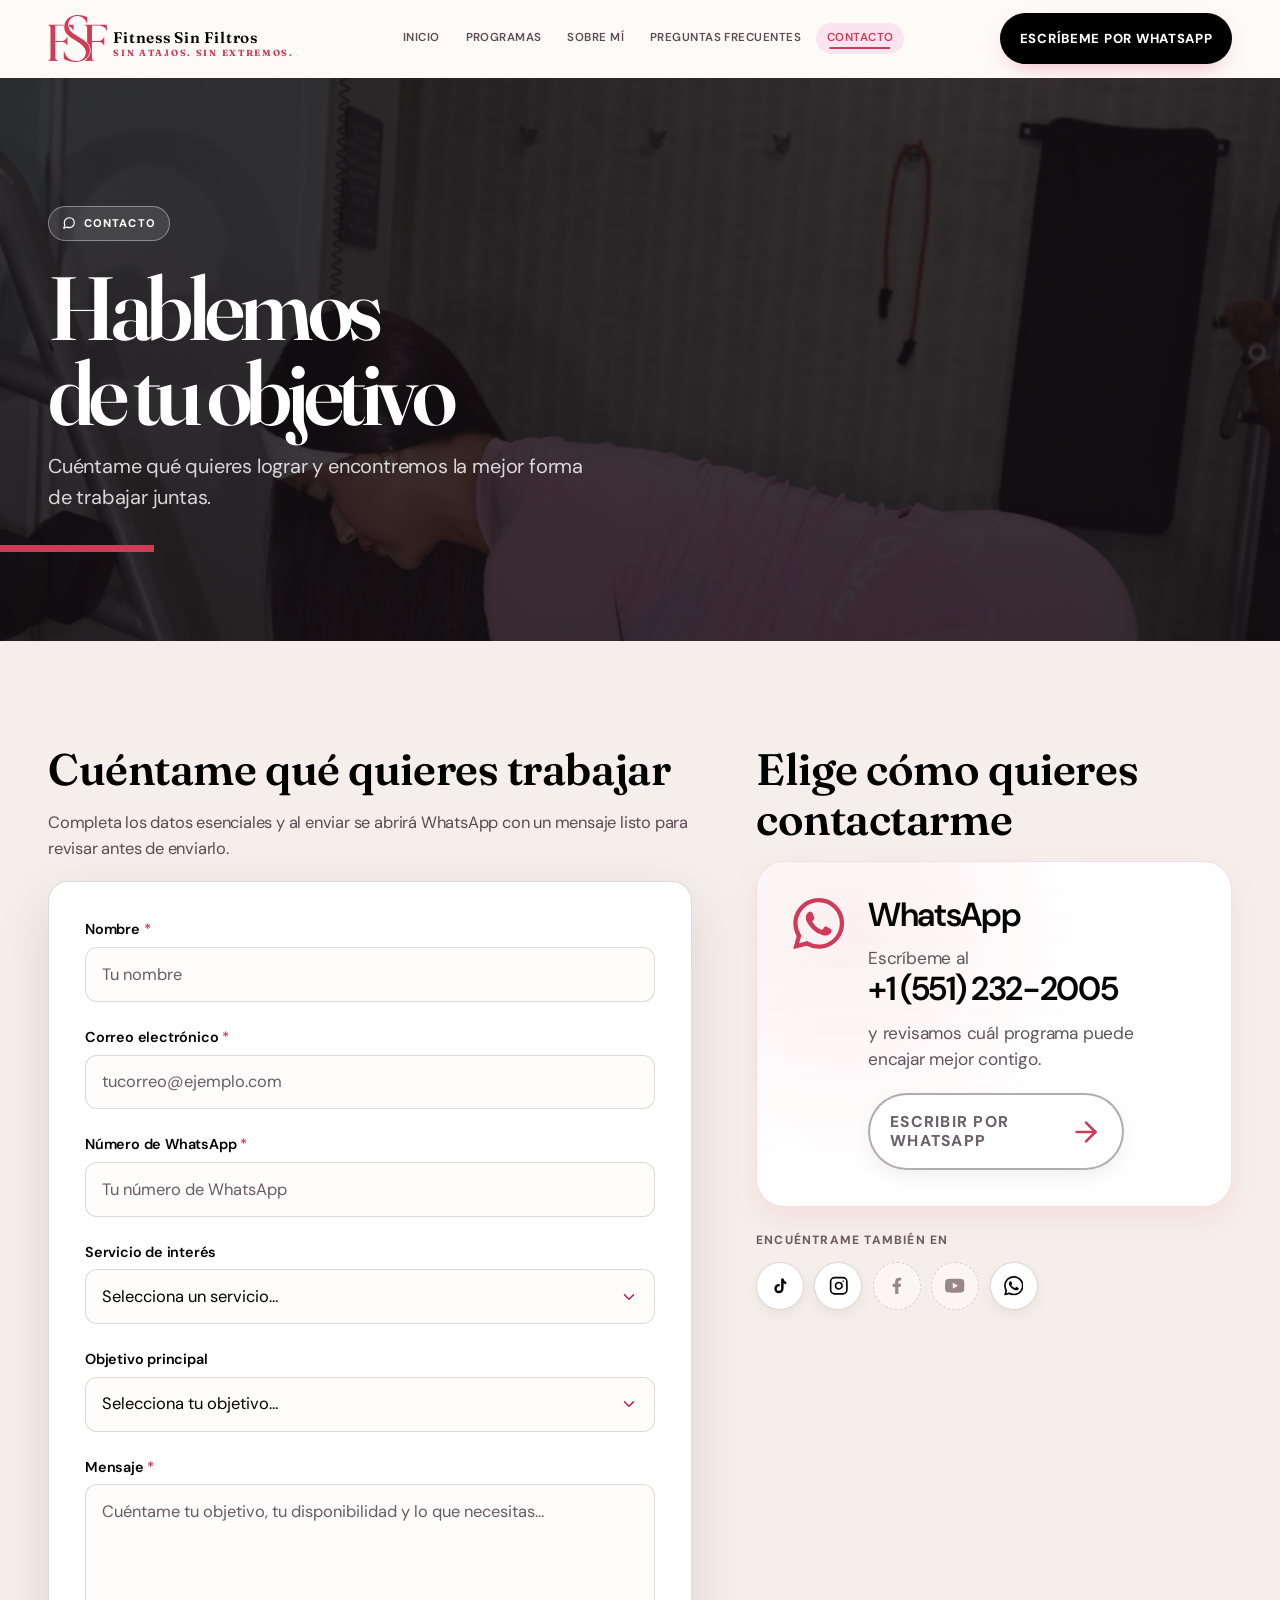
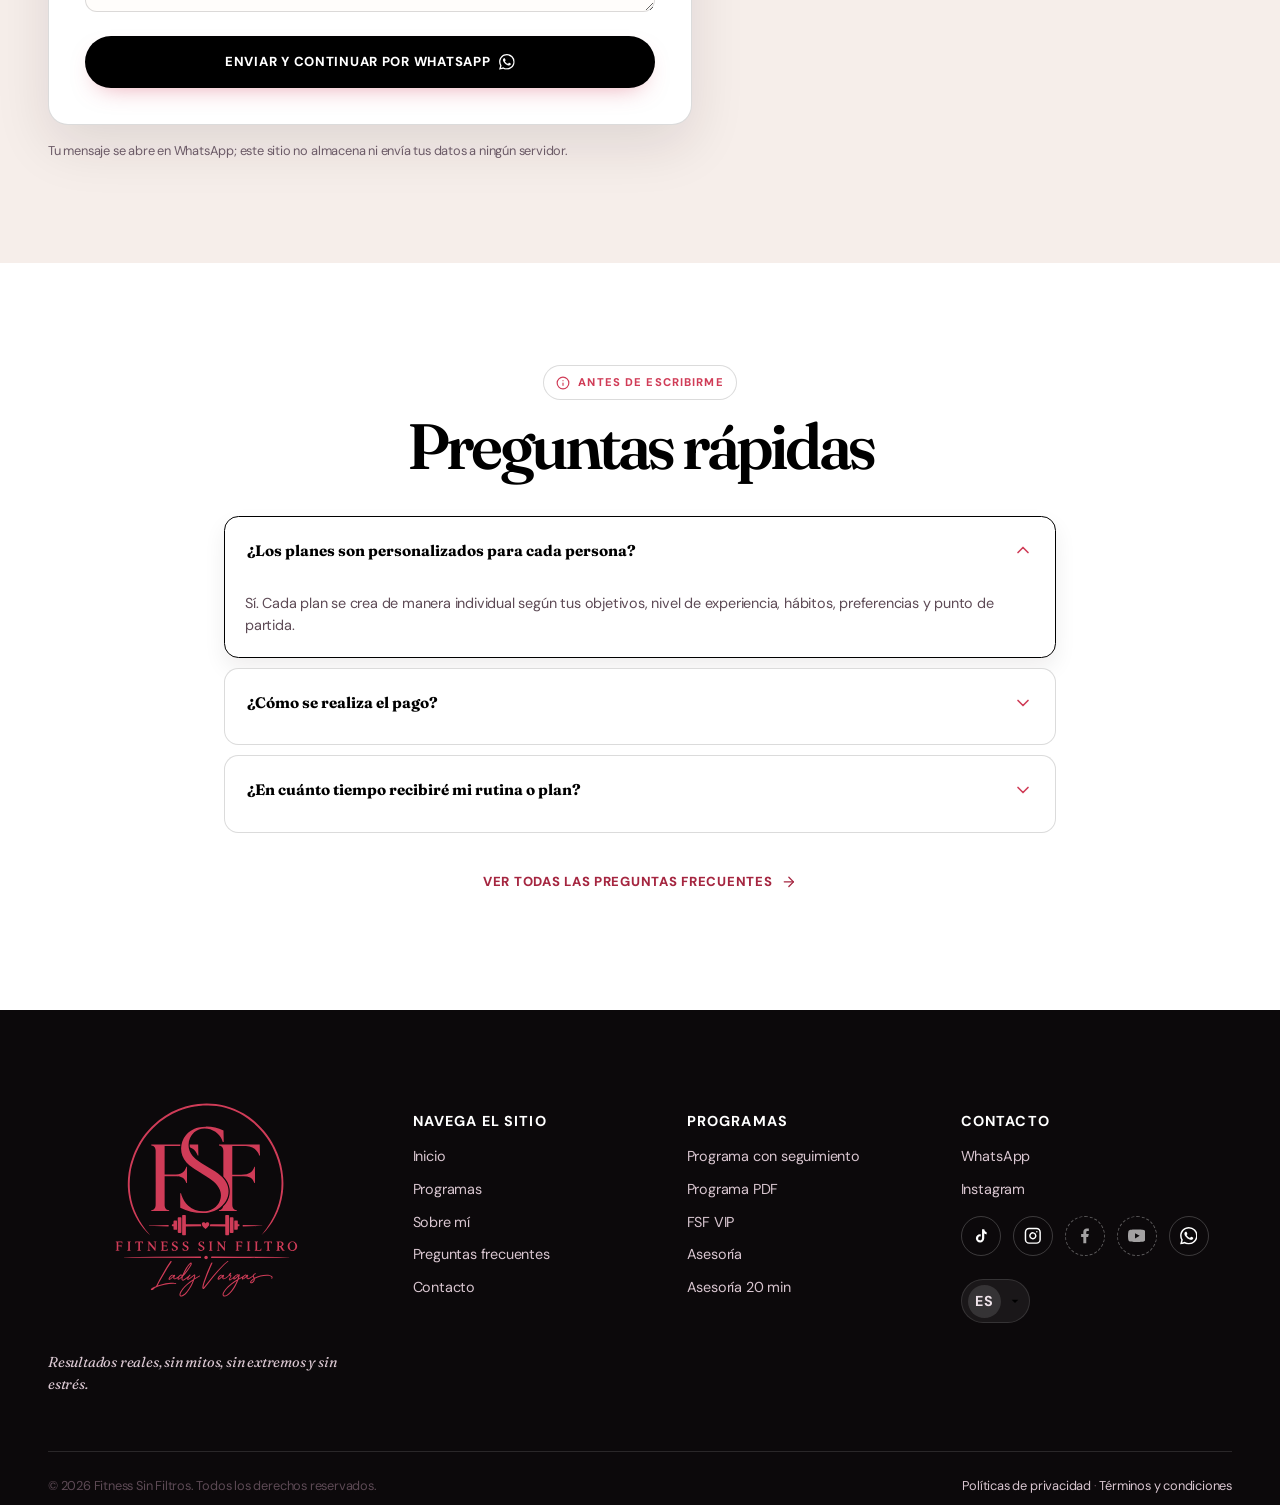
==== commit 7a008d2b: "feat: editorial redesign + FSF VIP card button fix + hero formats text + social links" ====
--- a/pages/contacto.html
+++ b/pages/contacto.html
@@ -311,12 +311,10 @@
                   <label for="contact-service">Servicio de interés</label>
                                     <select class="form-control" id="contact-service" name="service">
                     <option value="" selected disabled>Selecciona un servicio…</option>
-                    <option>Rutina PDF sin seguimiento personalizado</option>
-                    <option>Rutina PDF + seguimiento personalizado</option>
-                    <option>Guía Personal de Alimentación Fitness + seguimiento personalizado</option>
-                    <option>Guía Personal de Alimentación Fitness sin seguimiento</option>
+                    <option>Alimentación + rutina 8 semanas con seguimiento personalizado</option>
+                    <option>Alimentación + rutina 8 semanas sin seguimiento personalizado</option>
+                    <option>Membresía FSF VIP</option>
                     <option>Asesoría personalizada (20 minutos)</option>
-                    <option>Pack especial 8 semanas</option>
                   </select>
                   <p class="field-error" id="contact-service-error" role="alert"></p>
                 </div>
@@ -543,12 +541,11 @@
           <div class="footer-col">
             <h4>Programas</h4>
             <ul class="footer-list" role="list">
-              <li><a href="servicios.html#rutina-pdf-sin-seguimiento">Rutina PDF sin seguimiento</a></li>
-              <li><a href="servicios.html#rutina-pdf-seguimiento">Rutina PDF + seguimiento</a></li>
-              <li><a href="servicios.html#guia-alimentacion-seguimiento">Guía alimentación + seguimiento</a></li>
-              <li><a href="servicios.html#guia-alimentacion-sin-seguimiento">Guía alimentación sin seguimiento</a></li>
+              <li><a href="servicios.html#programa-8-semanas-seguimiento">Programa con seguimiento</a></li>
+              <li><a href="servicios.html#programa-8-semanas-pdf">Programa PDF</a></li>
+              <li><a href="servicios.html#fsf-vip">FSF VIP</a></li>
+              <li><a href="servicios.html#asesoria">Asesoría</a></li>
               <li><a href="servicios.html#asesoria">Asesoría 20 min</a></li>
-              <li><a href="servicios.html#pack-8-semanas">Pack 8 semanas</a></li>
             </ul>
           </div>
 
--- a/css/style.css
+++ b/css/style.css
@@ -766,6 +766,8 @@
   display: flex;
   flex-direction: column;
   gap: 0.9rem;
+  height: clamp(26rem, 30vw, 27.75rem);
+  overflow: hidden;
   background: var(--color-white);
   border: 1px solid var(--color-border);
   border-radius: var(--radius-md);
@@ -850,6 +852,8 @@
 .service-card__desc {
   flex: 1;
   font-size: var(--fs-small);
+  line-height: 1.48;
+  overflow: hidden;
 }
 
 .price-row {
@@ -1475,10 +1479,12 @@
 .service-detail {
   display: flex;
   flex-direction: column;
+  height: clamp(26rem, 30vw, 27.75rem);
+  overflow: hidden;
   border: 1px solid var(--color-border);
   border-radius: var(--radius-md);
   background: var(--color-white);
-  padding: 1.6rem;
+  padding: 1.45rem;
   box-shadow: var(--shadow-sm);
 }
 
@@ -1486,7 +1492,7 @@
   display: flex;
   gap: 1rem;
   align-items: center;
-  margin-bottom: 1rem;
+  margin-bottom: 0.8rem;
 }
 
 .service-detail h3 {
@@ -1496,10 +1502,12 @@
 .service-detail p {
   flex: 1 1 auto;
   font-size: var(--fs-small);
+  line-height: 1.48;
+  overflow: hidden;
 }
 
 .service-detail .price-row {
-  margin: 1rem 0 0.75rem;
+  margin: 0.85rem 0 0.65rem;
 }
 
 .service-detail .btn {
--- a/css/editorial-overhaul.css
+++ b/css/editorial-overhaul.css
@@ -465,15 +465,19 @@
   width: 100%;
   height: 100%;
   object-fit: cover;
+  object-position: center 18%;
   opacity: 0;
-  transform: scale(1.12);
-  transition: opacity 0.65s ease, transform 0.9s ease;
+  transform: scale(1.035) translateY(10px);
+  filter: saturate(1.04) contrast(1.02);
+  transition: opacity 0.65s ease, transform 0.9s ease, filter 0.9s ease;
 }
 
 .story__media img.is-active {
   opacity: 1;
-  transform: scale(1);
-  transition: opacity 0.65s ease, transform 7.5s cubic-bezier(0.22, 0.61, 0.36, 1);
+  transform: scale(1) translateY(0);
+  filter: none;
+  animation: image-enter 0.9s cubic-bezier(0.22, 1, 0.36, 1) both;
+  transition: opacity 0.65s ease, transform 0.9s ease, filter 0.9s ease;
 }
 
 .story__media::after {
@@ -667,11 +671,14 @@
 }
 
 #servicios { background: #fffdfb; }
-.services-grid { gap: 1rem; }
+.services-grid { gap: 1rem; align-items: stretch; }
 .service-card, .service-detail {
   border: 1px solid var(--line-strong);
   border-radius: 1.25rem;
   background: #fff;
+  min-height: clamp(26rem, 30vw, 27.75rem);
+  height: auto;
+  overflow: hidden;
   box-shadow: none;
   transition: transform .3s var(--ease), border-color .3s var(--ease), box-shadow .3s var(--ease);
 }
@@ -693,8 +700,50 @@
 .service-card--featured .service-icon { background: rgba(255,255,255,.1); color: #ffb0bf; }
 .service-card--featured .btn-primary { background: #fff; color: #000; }
 .service-card--featured .btn-primary:hover { background: #ffd2da; }
-.service-card h3 { font-size: 1.35rem; letter-spacing: -.04em; }
-.service-card__desc { color: #63575d; line-height: 1.58; }
+.service-card h3 { font-size: 1.2rem; letter-spacing: -.04em; }
+.service-card__desc { color: #63575d; line-height: 1.48; overflow: hidden; }
+.service-card__glass-group {
+  display: grid;
+  gap: .55rem;
+  margin-top: .75rem;
+}
+.service-card__glass {
+  padding: .66rem .85rem;
+  border-radius: 1.05rem;
+  background: linear-gradient(135deg, rgba(255,255,255,.16), rgba(255,255,255,.08));
+  border: 1px solid rgba(255,255,255,.18);
+  box-shadow:
+    inset 0 1px 0 rgba(255,255,255,.18),
+    0 12px 28px rgba(0, 0, 0, .14);
+  backdrop-filter: blur(14px) saturate(1.2);
+  -webkit-backdrop-filter: blur(14px) saturate(1.2);
+}
+.service-card__glass--wide {
+  padding-block: .95rem;
+}
+.service-card__glass .vip-line {
+  display: block;
+  color: inherit;
+  line-height: 1.45;
+  letter-spacing: -.01em;
+}
+.service-card__tagline {
+  margin: .75rem 0 0;
+  text-align: center;
+  font-size: .8rem;
+  line-height: 1.45;
+  color: rgba(255, 255, 255, .78);
+  letter-spacing: -.01em;
+}
+.service-card__chips {
+  display: flex;
+  flex-wrap: wrap;
+  gap: .5rem;
+  margin-top: .7rem;
+}
+.service-card__chips .chip {
+  margin: 0;
+}
 .service-icon { border-radius: 50%; background: var(--color-pink-light); color: var(--brand-rose); }
 .flag { border: 0; background: #f0e9e4; color: #4d4046; font-size: .64rem; }
 .flag--featured { background: var(--brand-rose); color: #fff; }
@@ -840,10 +889,36 @@
 .sub-hero h1 { overflow-wrap: anywhere; }
 .sub-hero p { color: #554a50; }
 .about-media__placeholder { background: #f0e4df; color: #463a3f; }
-.service-detail { padding: 1.75rem; }
+.service-detail { padding: 1.45rem; }
 .service-detail:hover { transform: translateY(-5px); }
 .service-detail h3 { letter-spacing: -.045em; }
 .chip { border: 0; background: var(--color-pink-light); color: var(--brand-rose); }
+.service-detail__list {
+  display: grid;
+  gap: .55rem;
+  margin: .75rem 0 0;
+  padding-left: 1.1rem;
+  color: #63575d;
+  font-size: .93rem;
+}
+.service-detail__list li {
+  line-height: 1.48;
+}
+.service-detail__note {
+  margin: .75rem 0 0;
+  color: #7a6a72;
+  font-size: .84rem;
+  font-style: italic;
+}
+.service-detail__head {
+  margin-bottom: .8rem;
+}
+.service-detail p {
+  line-height: 1.48;
+}
+.service-card__desc, .service-detail p {
+  overflow: hidden;
+}
 .contact-grid { align-items: start; }
 .form { padding: clamp(1.25rem,3vw,2.25rem); border: 1px solid var(--line-strong); border-radius: 1.25rem; background: #fff; box-shadow: var(--elevation); }
 .form-control { border-width: 1px; border-color: var(--line-strong); background: #fffdfb; }
@@ -1403,6 +1478,19 @@
   to { transform: translateY(14px) rotate(6deg); }
 }
 
+@keyframes image-enter {
+  from {
+    opacity: 0;
+    transform: scale(1.06) translateY(16px);
+    filter: saturate(1.12) contrast(1.05) blur(4px);
+  }
+  to {
+    opacity: 1;
+    transform: scale(1) translateY(0);
+    filter: none;
+  }
+}
+
 .brand-about, .cta-final { position: relative; overflow: hidden; }
 .brand-about .container, .cta-final .container { position: relative; z-index: 1; }
 
@@ -1412,6 +1500,9 @@
 
 @media (prefers-reduced-motion: reduce) {
   .float-el { animation: none; }
+  .story__media img.is-active {
+    animation: none;
+  }
 }
 
 /* ==========================================================================
@@ -1450,8 +1541,12 @@
   width: 100%;
   height: 100%;
   object-fit: cover;
+  object-position: center 20%;
   user-select: none;
   -webkit-user-drag: none;
+  transform: scale(1.02);
+  filter: saturate(1.03) contrast(1.01);
+  animation: image-enter 0.9s cubic-bezier(0.22, 1, 0.36, 1) both;
 }
 
 .ba-after {
